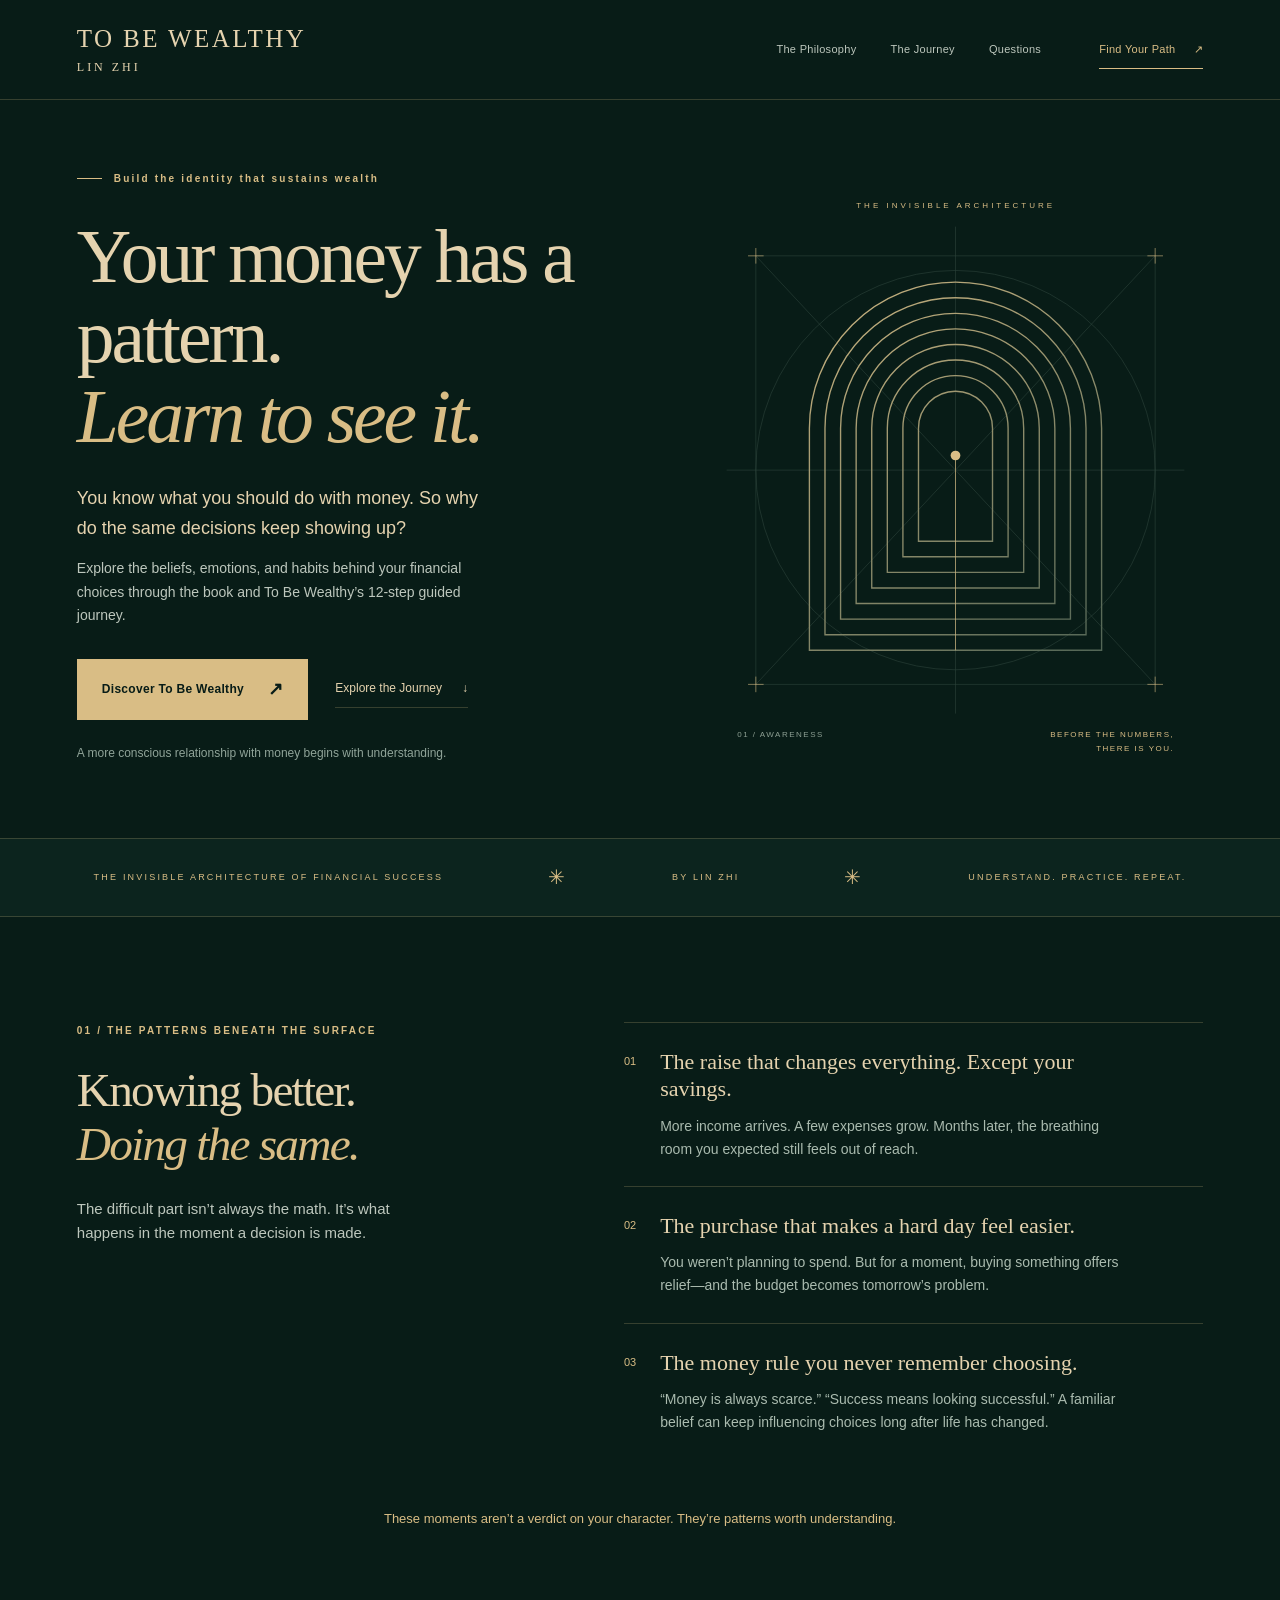
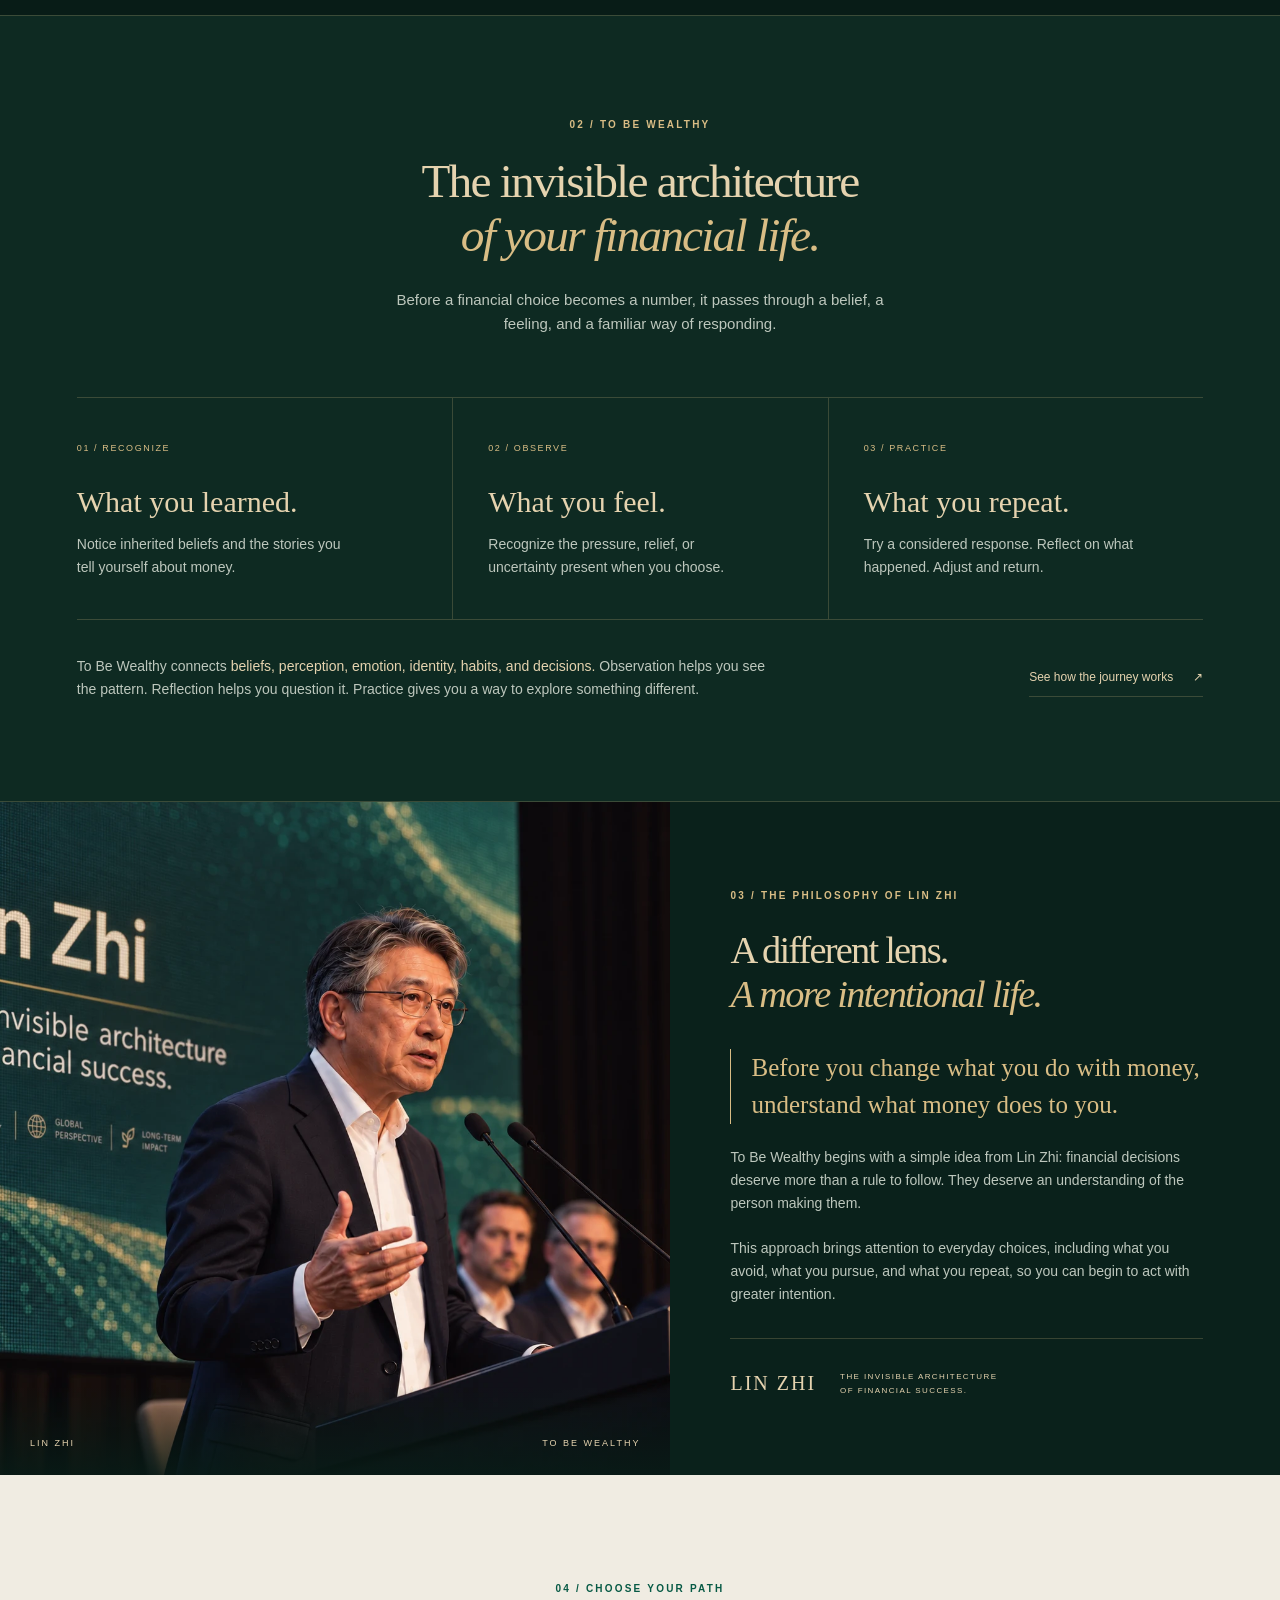
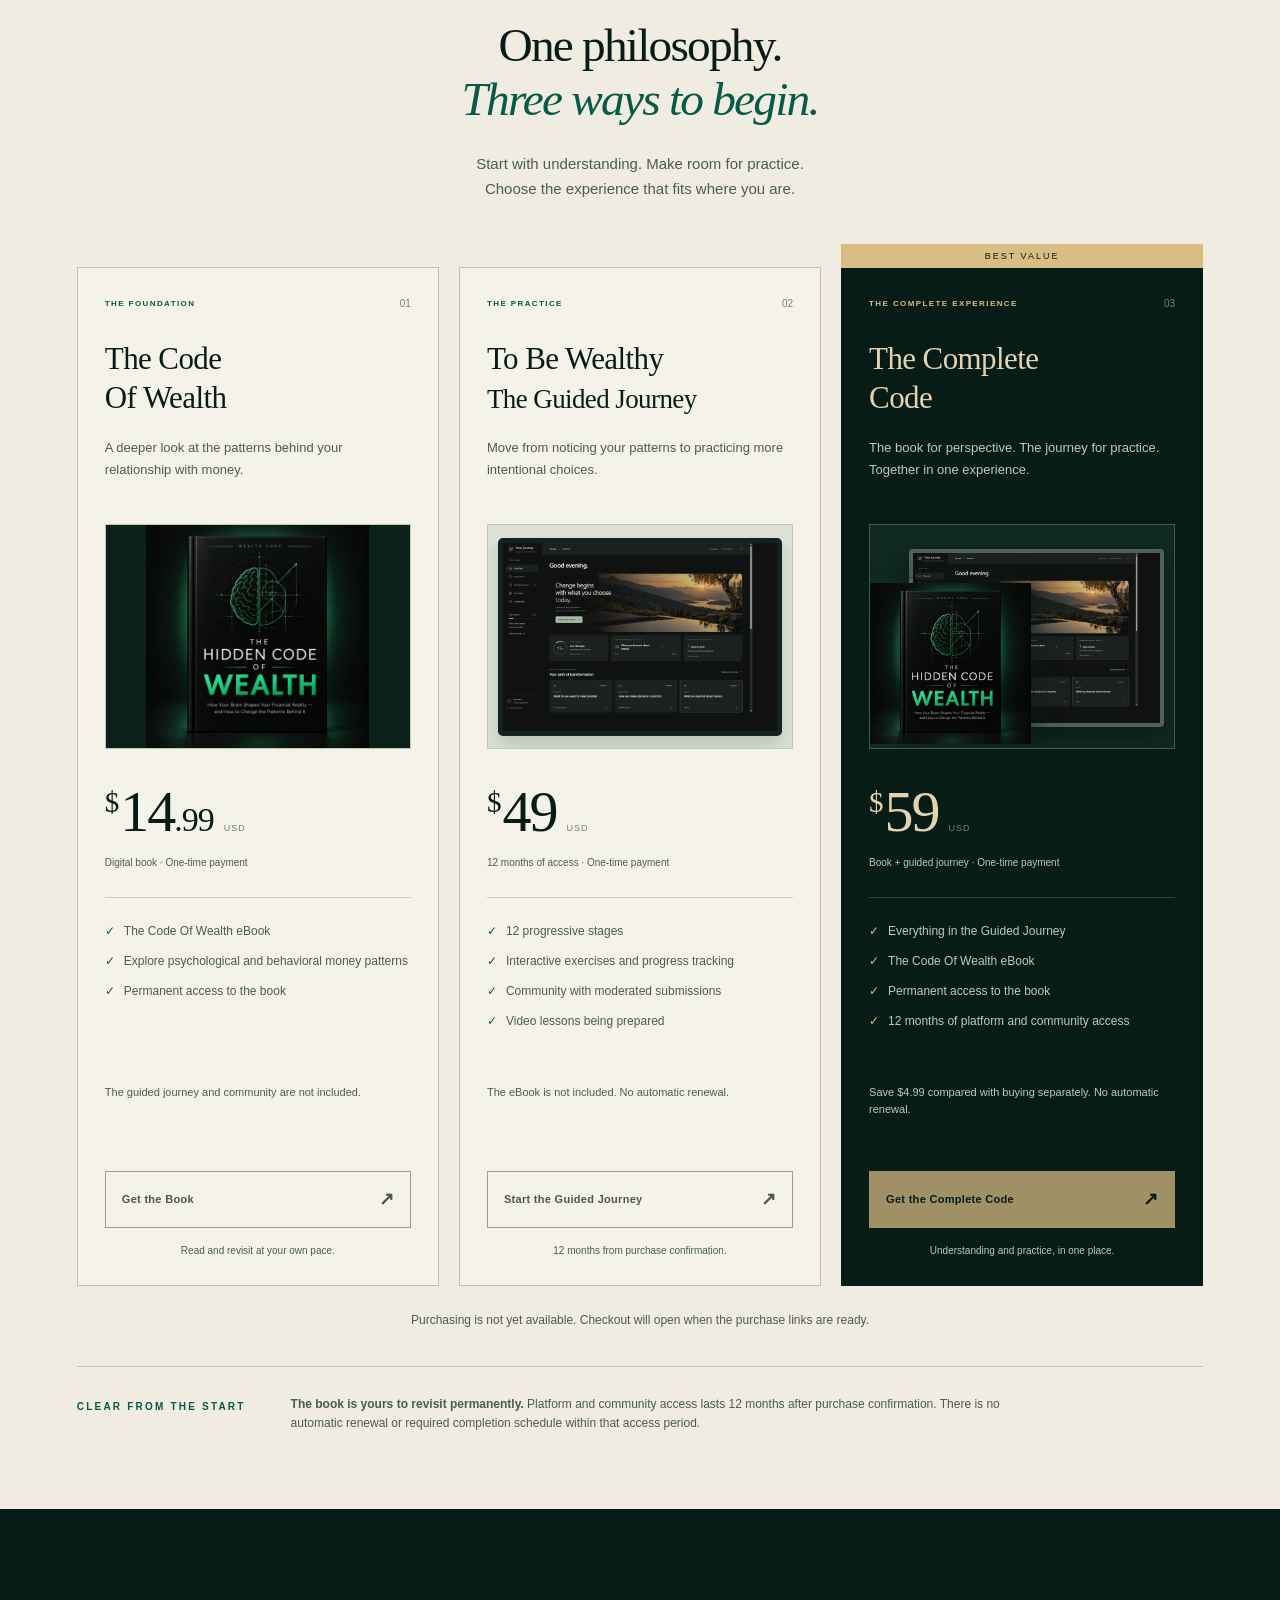
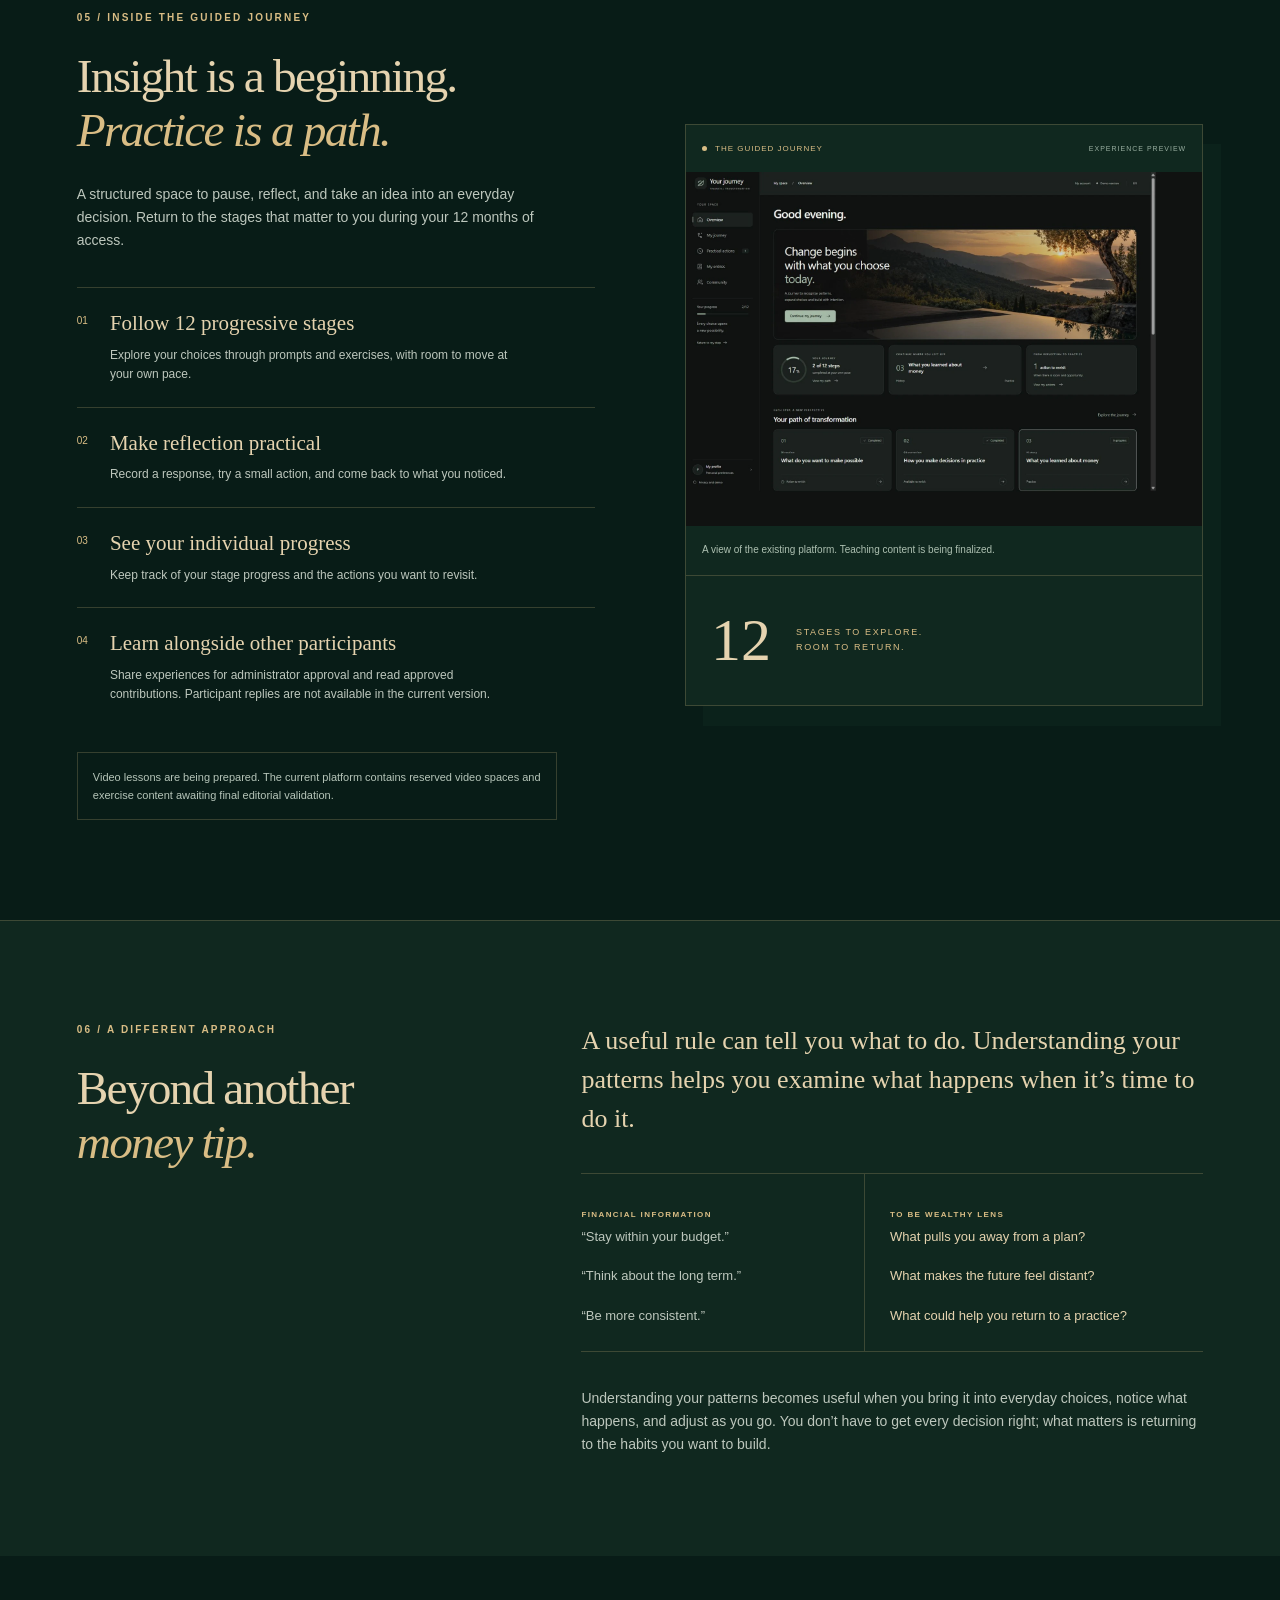
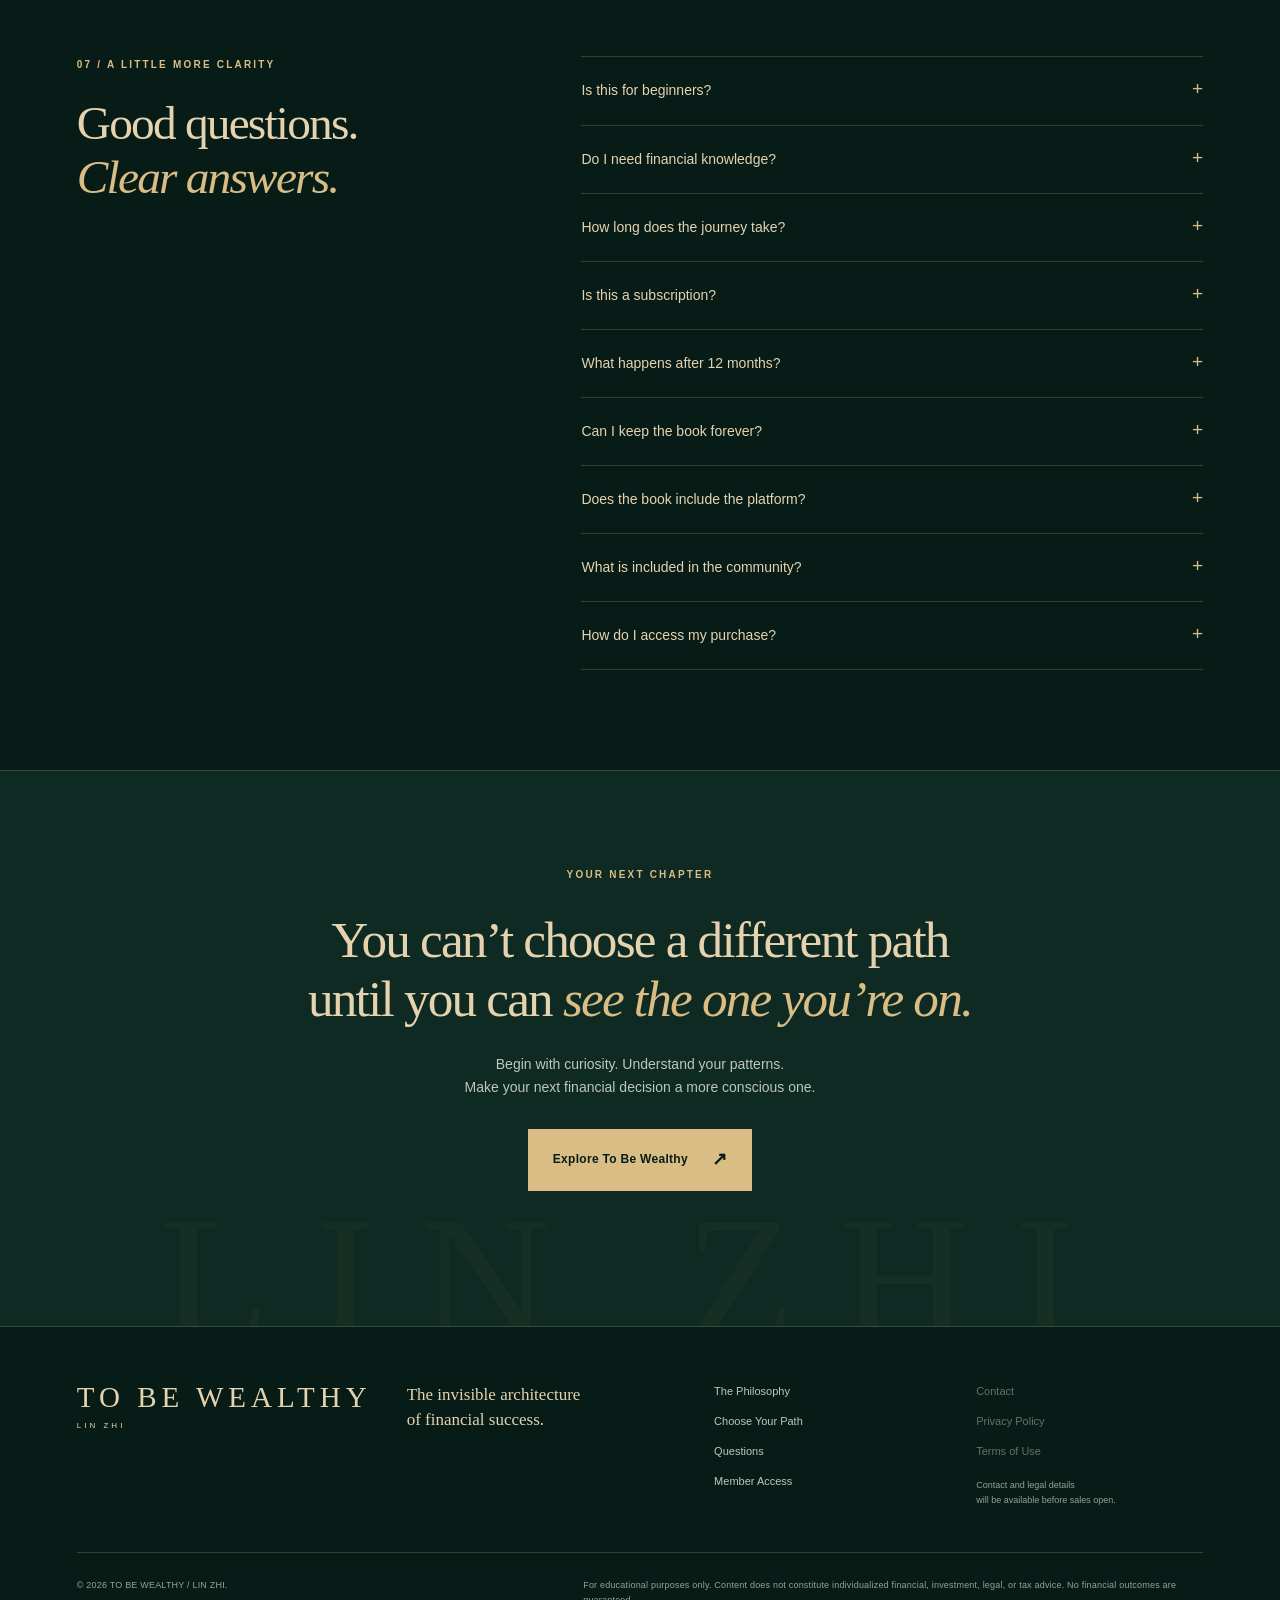
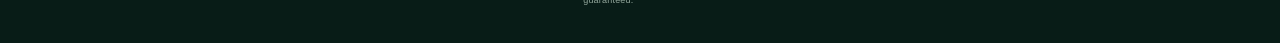
==== index.html @ 2af14134 "Publish pre-launch landing without checkout" ====
<!doctype html>
<html lang="en-US">
<head>
  <meta charset="UTF-8">
  <meta name="viewport" content="width=device-width, initial-scale=1">
  <meta name="theme-color" content="#081C17">
  <title>TO BE WEALTHY | Build the identity that sustains wealth</title>
  <meta name="description" content="Build the identity that sustains wealth. Explore the book and To Be Wealthy’s 12-step guided journey by Lin Zhi.">
  <meta property="og:type" content="website">
  <meta property="og:title" content="TO BE WEALTHY — Build the identity that sustains wealth">
  <meta property="og:description" content="Build the identity that sustains wealth. Explore the book and To Be Wealthy’s 12-step guided journey.">
  <meta property="og:image" content="https://lin-zhi-wealth-code.carolinecrc.chatgpt.site/assets/lin-zhi-stage.webp">
  <meta property="og:image:alt" content="Lin Zhi speaking on a financial stage">
  <meta property="og:locale" content="en_US">
  <meta name="twitter:card" content="summary_large_image">
  <meta name="twitter:title" content="TO BE WEALTHY — Build the identity that sustains wealth">
  <meta name="twitter:description" content="Understand the patterns behind your financial decisions. Choose a more intentional path.">
  <meta name="twitter:image" content="https://lin-zhi-wealth-code.carolinecrc.chatgpt.site/assets/lin-zhi-stage.webp">
  <link rel="icon" href="assets/wealth-mark.svg" type="image/svg+xml">
  <link rel="stylesheet" href="src/wealth.css">
  <script type="module" src="src/wealth.js"></script>
</head>
<body>
  <a class="skip-link" href="#main">Skip to content</a>
  <header class="site-header">
    <a class="wordmark header-wordmark" href="#" aria-label="To Be Wealthy by Lin Zhi home">TO BE WEALTHY<span>LIN ZHI</span></a>
    <button id="menu-toggle" class="menu-toggle" aria-controls="site-menu" aria-expanded="false">Menu <span aria-hidden="true">≡</span></button>
    <nav id="site-menu" aria-label="Main navigation">
      <a href="#philosophy">The Philosophy</a><a href="#journey">The Journey</a><a href="#faq">Questions</a><a class="nav-cta" href="#offers">Find Your Path <span aria-hidden="true">↗</span></a>
    </nav>
  </header>
  <main id="main">
    <section class="hero section-wrap" aria-labelledby="hero-title">
      <div class="hero-copy">
        <p class="eyebrow"><span class="short-rule"></span> Build the identity that sustains wealth</p>
        <h1 id="hero-title">Your money has a pattern.<br><em>Learn to see it.</em></h1>
        <p class="hero-description">You know what you should do with money. So why do the same decisions keep showing up?</p>
        <p class="hero-support">Explore the beliefs, emotions, and habits behind your financial choices through the book and To Be Wealthy’s 12-step guided journey.</p>
        <div class="hero-actions"><a class="button gold" href="#offers">Discover To Be Wealthy <span aria-hidden="true">↗</span></a><a class="text-link" href="#journey">Explore the Journey <span aria-hidden="true">↓</span></a></div>
        <p class="small hero-note">A more conscious relationship with money begins with understanding.</p>
      </div>
      <div class="hero-art" aria-hidden="true">
        <span class="art-label">THE INVISIBLE ARCHITECTURE</span>
        <svg class="architecture" viewBox="0 0 500 530" fill="none">
          <defs><linearGradient id="ink" x1="80" y1="30" x2="450" y2="490" gradientUnits="userSpaceOnUse"><stop stop-color="#D9BD85"/><stop offset="1" stop-color="#425B50"/></linearGradient></defs>
          <g stroke="#425B50" stroke-width=".6" opacity=".65"><path d="M45 45H455V485H45Z M15 265H485 M250 15V515 M45 45L455 485 M455 45L45 485"/><circle cx="250" cy="265" r="205"/></g>
          <g stroke="url(#ink)" stroke-width="1.4"><path d="M100 450V222a150 150 0 0 1 300 0v228H100Z"/><path d="M116 434V222a134 134 0 0 1 268 0v212H116Z"/><path d="M132 418V222a118 118 0 0 1 236 0v196H132Z"/><path d="M148 402V222a102 102 0 0 1 204 0v180H148Z"/><path d="M164 386V222a86 86 0 0 1 172 0v164H164Z"/><path d="M180 370V222a70 70 0 0 1 140 0v148H180Z"/><path d="M196 354V222a54 54 0 0 1 108 0v132H196Z"/><path d="M212 338V222a38 38 0 0 1 76 0v116H212Z"/></g>
          <path d="M250 250V450" stroke="#D9BD85" stroke-width=".7"/><circle cx="250" cy="250" r="5" fill="#D9BD85"/>
          <g stroke="#D9BD85" stroke-width=".6"><path d="M37 45h16m-8-8v16m402-8h16m-8-8v16M37 485h16m-8-8v16m402-8h16m-8-8v16"/></g>
        </svg>
        <div class="art-caption"><span>01 / AWARENESS</span><span>BEFORE THE NUMBERS,<br>THERE IS YOU.</span></div>
      </div>
    </section>
    <div class="brand-strip"><span>THE INVISIBLE ARCHITECTURE OF FINANCIAL SUCCESS</span><span class="strip-star" aria-hidden="true">✳</span><span>BY LIN ZHI</span><span class="strip-star" aria-hidden="true">✳</span><span>UNDERSTAND. PRACTICE. REPEAT.</span></div>

    <section id="patterns" class="section-wrap problem" aria-labelledby="problem-title">
      <div class="section-intro"><p class="eyebrow">01 / THE PATTERNS BENEATH THE SURFACE</p><h2 id="problem-title">Knowing better.<br><em>Doing the same.</em></h2><p>The difficult part isn’t always the math. It’s what happens in the moment a decision is made.</p></div>
      <div class="pattern-list">
        <article><span class="index">01</span><div><h3>The raise that changes everything. Except your savings.</h3><p>More income arrives. A few expenses grow. Months later, the breathing room you expected still feels out of reach.</p></div></article>
        <article><span class="index">02</span><div><h3>The purchase that makes a hard day feel easier.</h3><p>You weren’t planning to spend. But for a moment, buying something offers relief—and the budget becomes tomorrow’s problem.</p></div></article>
        <article><span class="index">03</span><div><h3>The money rule you never remember choosing.</h3><p>“Money is always scarce.” “Success means looking successful.” A familiar belief can keep influencing choices long after life has changed.</p></div></article>
      </div>
      <p class="section-footnote">These moments aren’t a verdict on your character. They’re patterns worth understanding.</p>
    </section>

    <section id="philosophy" class="architecture-section section-wrap" aria-labelledby="architecture-title">
      <div class="section-heading"><p class="eyebrow">02 / TO BE WEALTHY</p><h2 id="architecture-title">The invisible architecture<br><em>of your financial life.</em></h2><p>Before a financial choice becomes a number, it passes through a belief, a feeling, and a familiar way of responding.</p></div>
      <div class="code-chain"><article><span>01 / RECOGNIZE</span><h3>What you learned.</h3><p>Notice inherited beliefs and the stories you tell yourself about money.</p></article><article><span>02 / OBSERVE</span><h3>What you feel.</h3><p>Recognize the pressure, relief, or uncertainty present when you choose.</p></article><article><span>03 / PRACTICE</span><h3>What you repeat.</h3><p>Try a considered response. Reflect on what happened. Adjust and return.</p></article></div>
      <div class="architecture-bottom"><p>To Be Wealthy connects <strong>beliefs, perception, emotion, identity, habits, and decisions.</strong> Observation helps you see the pattern. Reflection helps you question it. Practice gives you a way to explore something different.</p><a class="text-link" href="#journey">See how the journey works <span aria-hidden="true">↗</span></a></div>
    </section>

    <section id="lin-zhi" class="lin-section" aria-labelledby="lin-title">
      <div class="lin-photo"><img src="assets/lin-zhi-stage.webp" width="1450" height="1085" alt="Lin Zhi speaking at a podium, with The Invisible Architecture of Financial Success displayed behind him." loading="lazy"><div class="photo-caption"><span>LIN ZHI</span><span>TO BE WEALTHY</span></div></div>
      <div class="lin-copy"><p class="eyebrow">03 / THE PHILOSOPHY OF LIN ZHI</p><h2 id="lin-title">A different lens.<br><em>A more intentional life.</em></h2><p class="editorial-statement">Before you change what you do with money, understand what money does to you.</p><p>To Be Wealthy begins with a simple idea from Lin Zhi: financial decisions deserve more than a rule to follow. They deserve an understanding of the person making them.</p><p>This approach brings attention to everyday choices, including what you avoid, what you pursue, and what you repeat, so you can begin to act with greater intention.</p><div class="lin-signature">LIN ZHI <span>THE INVISIBLE ARCHITECTURE<br>OF FINANCIAL SUCCESS.</span></div></div>
    </section>

    <section id="offers" class="offers-section section-wrap" aria-labelledby="offers-title">
      <div class="section-heading"><p class="eyebrow">04 / CHOOSE YOUR PATH</p><h2 id="offers-title">One philosophy.<br><em>Three ways to begin.</em></h2><p>Start with understanding. Make room for practice.<br>Choose the experience that fits where you are.</p></div>
      <div class="offer-grid">
        <article class="offer-card" data-offer-card="book"><div class="offer-top"><span class="eyebrow">THE FOUNDATION</span><span class="offer-number">01</span></div><h3>The Code<br>Of Wealth</h3><p class="offer-description">A deeper look at the patterns behind your relationship with money.</p><div class="product-visual book-visual"><img src="assets/wealth-book.webp" width="1000" height="1000" alt="The Code Of Wealth digital book cover" loading="lazy"></div><p class="price"><span class="currency">$</span>14<span class="cents">.99</span><span class="usd">USD</span></p><p class="payment-note">Digital book · One-time payment</p><ul><li>The Code Of Wealth eBook</li><li>Explore psychological and behavioral money patterns</li><li>Permanent access to the book</li></ul><p class="exclusion">The guided journey and community are not included.</p><button class="button outline" data-offer="book">Get the Book <span aria-hidden="true">↗</span></button><p class="access-note">Read and revisit at your own pace.</p></article>
        <article class="offer-card" data-offer-card="journey"><div class="offer-top"><span class="eyebrow">THE PRACTICE</span><span class="offer-number">02</span></div><h3>To Be Wealthy<br><span class="offer-subtitle">The Guided Journey</span></h3><p class="offer-description">Move from noticing your patterns to practicing more intentional choices.</p><div class="product-visual platform-visual"><div class="product-screen"><img src="assets/preview-dashboard-en.webp" width="1400" height="950" alt="The Guided Journey platform in English" loading="lazy"></div></div><p class="price"><span class="currency">$</span>49<span class="usd">USD</span></p><p class="payment-note">12 months of access · One-time payment</p><ul><li>12 progressive stages</li><li>Interactive exercises and progress tracking</li><li>Community with moderated submissions</li><li>Video lessons being prepared</li></ul><p class="exclusion">The eBook is not included. No automatic renewal.</p><button class="button outline" data-offer="journey">Start the Guided Journey <span aria-hidden="true">↗</span></button><p class="access-note">12 months from purchase confirmation.</p></article>
        <article class="offer-card best-value" data-offer-card="complete"><div class="value-badge">BEST VALUE</div><div class="offer-top"><span class="eyebrow">THE COMPLETE EXPERIENCE</span><span class="offer-number">03</span></div><h3>The Complete<br>Code</h3><p class="offer-description">The book for perspective. The journey for practice. Together in one experience.</p><div class="product-visual bundle-visual"><div class="bundle-screen"><img src="assets/preview-dashboard-en.webp" width="1400" height="950" alt="The Complete Code includes the platform in English" loading="lazy"></div><img class="bundle-book" src="assets/wealth-book.webp" width="1000" height="1000" alt="and The Code Of Wealth digital book" loading="lazy"></div><p class="price"><span class="currency">$</span>59<span class="usd">USD</span></p><p class="payment-note">Book + guided journey · One-time payment</p><ul><li>Everything in the Guided Journey</li><li>The Code Of Wealth eBook</li><li>Permanent access to the book</li><li>12 months of platform and community access</li></ul><p class="exclusion">Save $4.99 compared with buying separately. No automatic renewal.</p><button class="button gold" data-offer="complete">Get the Complete Code <span aria-hidden="true">↗</span></button><p class="access-note">Understanding and practice, in one place.</p></article>
      </div>
      <p id="checkout-availability" class="availability" role="status">Purchasing is not yet available. Checkout will open when the purchase links are ready.</p>
      <div class="offer-clarity"><span class="eyebrow">CLEAR FROM THE START</span><p><strong>The book is yours to revisit permanently.</strong> Platform and community access lasts 12 months after purchase confirmation. There is no automatic renewal or required completion schedule within that access period.</p></div>
    </section>

    <section id="journey" class="journey-section section-wrap" aria-labelledby="journey-title">
      <div class="journey-copy"><p class="eyebrow">05 / INSIDE THE GUIDED JOURNEY</p><h2 id="journey-title">Insight is a beginning.<br><em>Practice is a path.</em></h2><p>A structured space to pause, reflect, and take an idea into an everyday decision. Return to the stages that matter to you during your 12 months of access.</p><ol class="experience-list"><li><span>01</span><div><h3>Follow 12 progressive stages</h3><p>Explore your choices through prompts and exercises, with room to move at your own pace.</p></div></li><li><span>02</span><div><h3>Make reflection practical</h3><p>Record a response, try a small action, and come back to what you noticed.</p></div></li><li><span>03</span><div><h3>See your individual progress</h3><p>Keep track of your stage progress and the actions you want to revisit.</p></div></li><li><span>04</span><div><h3>Learn alongside other participants</h3><p>Share experiences for administrator approval and read approved contributions. Participant replies are not available in the current version.</p></div></li></ol><p class="release-note">Video lessons are being prepared. The current platform contains reserved video spaces and exercise content awaiting final editorial validation.</p></div>
      <figure class="journey-preview"><div class="preview-top"><span class="preview-dot"></span> THE GUIDED JOURNEY <span>EXPERIENCE PREVIEW</span></div><img src="assets/preview-dashboard-en.webp" width="1400" height="950" loading="lazy" alt="Existing To Be Wealthy dashboard showing the journey, stage progress, personal reflections, and practical actions."><figcaption>A view of the existing platform. Teaching content is being finalized.</figcaption><div class="preview-bottom"><span class="serif">12</span><span>STAGES TO EXPLORE.<br>ROOM TO RETURN.</span></div></figure>
    </section>

    <section class="difference-section section-wrap" aria-labelledby="difference-title"><div><p class="eyebrow">06 / A DIFFERENT APPROACH</p><h2 id="difference-title">Beyond another<br><em>money tip.</em></h2></div><div class="difference-copy"><p class="large-copy">A useful rule can tell you what to do. Understanding your patterns helps you examine what happens when it’s time to do it.</p><div class="comparison"><div><span class="eyebrow">FINANCIAL INFORMATION</span><p>“Stay within your budget.”</p><p>“Think about the long term.”</p><p>“Be more consistent.”</p></div><div><span class="eyebrow">TO BE WEALTHY LENS</span><p>What pulls you away from a plan?</p><p>What makes the future feel distant?</p><p>What could help you return to a practice?</p></div></div><p>Understanding your patterns becomes useful when you bring it into everyday choices, notice what happens, and adjust as you go. You don’t have to get every decision right; what matters is returning to the habits you want to build.</p></div></section>

    <section id="faq" class="faq-section section-wrap" aria-labelledby="faq-title"><div><p class="eyebrow">07 / A LITTLE MORE CLARITY</p><h2 id="faq-title">Good questions.<br><em>Clear answers.</em></h2></div><div class="faq-list">
      <details><summary>Is this for beginners?<span aria-hidden="true">+</span></summary><p>Yes. The book and journey start with everyday money decisions. You can begin by noticing a pattern, even if you have never explored financial psychology before.</p></details>
      <details><summary>Do I need financial knowledge?<span aria-hidden="true">+</span></summary><p>No prior financial knowledge is required. This is an educational exploration of behavior and self-awareness, rather than a course in investment selection or financial calculations.</p></details>
      <details><summary>How long does the journey take?<span aria-hidden="true">+</span></summary><p>There are 12 stages, with no required completion schedule. You can work at your own pace and revisit stages within your 12-month platform access period.</p></details>
      <details><summary>Is this a subscription?<span aria-hidden="true">+</span></summary><p>No. Each option is a one-time purchase. Journey and Complete Code purchases include 12 months of platform and community access, with no automatic renewal.</p></details>
      <details><summary>What happens after 12 months?<span aria-hidden="true">+</span></summary><p>Platform and community access ends when the access period expires. No renewal or continued platform access is promised. If you purchased the book, permanent book access is separate from the platform access period.</p></details>
      <details><summary>Can I keep the book forever?<span aria-hidden="true">+</span></summary><p>The Book and Complete Code options include permanent access to the digital book. A refunded or charged-back purchase does not retain access. The standalone Guided Journey does not include the book.</p></details>
      <details><summary>Does the book include the platform?<span aria-hidden="true">+</span></summary><p>No. The $14.99 book purchase includes only the eBook. Choose the $49 Guided Journey for the platform, or the $59 Complete Code for both the book and the journey.</p></details>
      <details><summary>What is included in the community?<span aria-hidden="true">+</span></summary><p>You can submit your experiences for administrator approval and read approved participant contributions. Publications are moderated. Participant replies, direct messages, and comments are not available in the current version.</p></details>
      <details><summary>How do I access my purchase?<span aria-hidden="true">+</span></summary><p>Once purchasing is available, payment will take place through Hotmart. After payment approval, access instructions are sent to the email address used at checkout. Sign in with that same email address and enter the access code sent to you. A pending payment does not unlock content.</p></details>
    </div></section>

    <section class="final-section section-wrap" aria-labelledby="final-title"><p class="eyebrow">YOUR NEXT CHAPTER</p><h2 id="final-title">You can’t choose a different path <br>until you can <em>see the one you’re on.</em></h2><p>Begin with curiosity. Understand your patterns.<br>Make your next financial decision a more conscious one.</p><a class="button gold" href="#offers">Explore To Be Wealthy <span aria-hidden="true">↗</span></a><span class="final-wordmark" aria-hidden="true">LIN ZHI</span></section>
  </main>
  <footer class="section-wrap"><div class="footer-top"><a class="wordmark" href="#">TO BE WEALTHY<span>LIN ZHI</span></a><p>The invisible architecture<br>of financial success.</p><nav aria-label="Footer navigation"><a href="#philosophy">The Philosophy</a><a href="#offers">Choose Your Path</a><a href="#faq">Questions</a><a id="member-link" aria-disabled="true">Member Access</a></nav><nav aria-label="Legal and contact"><a id="contact-link" aria-disabled="true">Contact</a><a id="privacy-link" aria-disabled="true">Privacy Policy</a><a id="terms-link" aria-disabled="true">Terms of Use</a><span id="contact-status" class="small">Contact and legal details<br>will be available before sales open.</span></nav></div><div class="footer-bottom"><p>© <span id="year">2026</span> TO BE WEALTHY / LIN ZHI.</p><p>For educational purposes only. Content does not constitute individualized financial, investment, legal, or tax advice. No financial outcomes are guaranteed.</p></div></footer>
</body>
</html>
---- src/wealth.css ----
@font-face{font-family:WealthSerif;src:local('Georgia');font-display:swap}
:root{--pine:#081c17;--emerald:#075a45;--champagne:#d9bd85;--cream:#e5d3af;--muted:#425b50;--paper:#f0ece2;--body:#bdc7bd;--line:rgba(217,189,133,.22)}
*{box-sizing:border-box}html{scroll-behavior:smooth;scroll-padding-top:95px}body{margin:0;background:var(--pine);color:var(--body);font:16px/1.65 Arial,Helvetica,sans-serif;-webkit-font-smoothing:antialiased}a{color:inherit;text-decoration:none}button{font:inherit}img{display:block;width:100%;height:auto}h1,h2,h3,p{margin:0}h1,h2,h3,.serif{font-family:WealthSerif,Georgia,'Times New Roman',serif;font-weight:400;color:var(--cream)}h1{font-size:clamp(56px,5.9vw,88px);line-height:1.06;letter-spacing:-3px}h2{font-size:clamp(37px,3.7vw,57px);line-height:1.14;letter-spacing:-1.8px}h3{line-height:1.25}em{font-weight:400;color:var(--champagne)}p+p{margin-top:18px}button,a,summary{-webkit-tap-highlight-color:transparent}a:focus-visible,button:focus-visible,summary:focus-visible{outline:2px solid var(--champagne);outline-offset:6px}section[id]{scroll-margin-top:15px}.section-wrap{padding:100px max(6vw,24px);max-width:1600px;margin:auto}.eyebrow{font-size:10px;letter-spacing:2.2px;font-weight:600;line-height:1.7;color:var(--champagne)}.small{font-size:12px;line-height:1.6}.button{display:inline-flex;align-items:center;justify-content:space-between;gap:24px;min-height:54px;padding:15px 24px;border:1px solid var(--champagne);font-size:12px;font-weight:600;letter-spacing:.3px;cursor:pointer;transition:background .2s,transform .2s}.button:hover{transform:translateY(-2px)}.gold{background:var(--champagne);color:var(--pine)}.gold:hover{background:var(--cream)}.outline{color:var(--pine);background:transparent;border-color:#738078}.outline:hover{background:#e4e0d6}.button span{font-size:18px}.text-link{font-size:12px;display:inline-flex;gap:20px;align-items:center;color:var(--cream);border-bottom:1px solid var(--line);padding:8px 0}.text-link:hover{color:var(--champagne)}.skip-link{position:fixed;left:20px;top:-100px;z-index:10;background:var(--champagne);color:var(--pine);padding:12px 20px}.skip-link:focus{top:12px}.site-header{height:100px;padding:0 max(6vw,24px);max-width:1600px;margin:auto;display:flex;align-items:center;justify-content:space-between;border-bottom:1px solid var(--line);gap:24px}.wordmark{font-family:Georgia,serif;font-size:29px;letter-spacing:5px;color:var(--cream);line-height:1.1;white-space:nowrap}.wordmark span{display:block;font-family:Arial,sans-serif;font-size:8px;font-weight:400;letter-spacing:3px;margin-top:8px}.site-header nav{display:flex;gap:34px;align-items:center;font-size:11px;letter-spacing:.3px}.site-header nav a:hover{color:var(--champagne)}.nav-cta{border-bottom:1px solid var(--champagne);padding:10px 0;color:var(--champagne);margin-left:24px}.nav-cta span{margin-left:15px}.menu-toggle{display:none}.hero{display:grid;grid-template-columns:1.1fr 1fr;gap:7%;align-items:center;padding-top:70px;padding-bottom:74px;min-height:685px}.hero .eyebrow{margin-bottom:30px;display:flex;align-items:center;gap:12px}.short-rule{width:25px;height:1px;background:var(--champagne)}.hero-description{max-width:410px;font-size:18px;line-height:1.65;color:var(--cream);margin-top:27px}.hero-support{max-width:430px;font-size:14px;color:var(--body);margin-top:14px}.hero-actions{margin-top:32px;display:flex;align-items:center;gap:27px}.hero-note{margin-top:24px;color:#90a499;max-width:390px}.hero-art{max-width:495px;margin-left:auto;width:100%;padding:20px 4px 0;position:relative}.art-label{display:block;text-align:center;font-size:8px;letter-spacing:3px;color:var(--champagne)}.architecture{width:100%;height:auto;display:block}.art-caption{display:flex;justify-content:space-between;align-items:start;font-size:8px;letter-spacing:1.5px;color:#8d9f93;padding:0 25px}.art-caption span:last-child{text-align:right;color:var(--champagne)}.brand-strip{display:flex;align-items:center;justify-content:space-around;padding:22px max(4vw,20px);gap:20px;border-top:1px solid var(--line);border-bottom:1px solid var(--line);background:#0c241e;color:var(--champagne);font-size:9px;letter-spacing:2.2px}.strip-star{font-size:20px;font-weight:400}.problem{display:grid;grid-template-columns:.9fr 1.2fr;gap:35px 10%;padding-top:105px;padding-bottom:85px}.section-intro .eyebrow{margin-bottom:25px}.section-intro>p:last-child{margin-top:25px;max-width:325px;font-size:15px}.pattern-list article{display:flex;gap:24px;border-top:1px solid var(--line);padding:25px 0}.index{color:var(--champagne);font-size:11px;padding-top:4px}.pattern-list h3{font-size:22px;max-width:460px}.pattern-list p{font-size:14px;margin-top:12px;color:#aabbaf;max-width:460px}.section-footnote{grid-column:1/-1;font-size:13px;text-align:center;padding-top:14px;color:var(--champagne)}.architecture-section{background:#0e2a22;border-top:1px solid var(--line);border-bottom:1px solid var(--line)}.section-heading{text-align:center;max-width:760px;margin:auto}.section-heading .eyebrow{margin-bottom:22px}.section-heading>p:last-child{font-size:15px;margin:25px auto 0;max-width:500px}.code-chain{display:grid;grid-template-columns:repeat(3,1fr);margin-top:60px;border-top:1px solid var(--line);border-bottom:1px solid var(--line)}.code-chain article{padding:35px 30px 40px 0}.code-chain article+article{padding-left:35px;border-left:1px solid var(--line)}.code-chain span{font-size:9px;letter-spacing:1.6px;color:var(--champagne)}.code-chain h3{font-size:30px;margin:24px 0 12px}.code-chain p{font-size:14px;max-width:270px}.architecture-bottom{display:flex;justify-content:space-between;align-items:center;gap:50px;margin-top:35px}.architecture-bottom p{max-width:690px;font-size:14px}.architecture-bottom strong{font-weight:400;color:var(--cream)}.architecture-bottom .text-link{white-space:nowrap}.lin-section{display:grid;grid-template-columns:1.1fr 1fr;max-width:1600px;margin:auto;background:#0a211b}.lin-photo{position:relative;min-height:630px;overflow:hidden}.lin-photo img{height:100%;object-fit:cover;object-position:49% center}.photo-caption{position:absolute;bottom:0;left:0;right:0;display:flex;justify-content:space-between;padding:50px 30px 25px;background:linear-gradient(transparent,rgba(8,28,23,.85));color:var(--cream);font-size:9px;letter-spacing:2px}.lin-copy{padding:85px max(6vw,24px) 75px 60px;display:flex;flex-direction:column;justify-content:center}.lin-copy .eyebrow{margin-bottom:25px}.lin-copy h2{font-size:clamp(35px,3vw,49px)}.lin-copy .editorial-statement{font-family:Georgia,serif;color:var(--champagne);font-size:25px;line-height:1.5;margin-top:32px;border-left:1px solid var(--champagne);padding-left:20px}.lin-copy>p:not(.eyebrow):not(.editorial-statement){font-size:14px;margin-top:22px}.lin-signature{display:flex;gap:24px;align-items:center;border-top:1px solid var(--line);padding-top:28px;margin-top:32px;font-family:Georgia,serif;color:var(--cream);font-size:20px;letter-spacing:2px}.lin-signature span{font-family:Arial,sans-serif;font-size:8px;letter-spacing:1.4px;line-height:1.8}.offers-section{background:var(--paper);color:#4b5c53;padding-top:105px;padding-bottom:75px}.offers-section h2,.offers-section h3{color:var(--pine)}.offers-section em{color:var(--emerald)}.offers-section .eyebrow{color:var(--emerald)}.offer-grid{display:grid;grid-template-columns:repeat(3,1fr);gap:20px;margin-top:65px;align-items:stretch}.offer-card{border:1px solid #bac2b9;position:relative;padding:28px 27px 25px;display:flex;flex-direction:column;background:#f5f2ea}.offer-top{display:flex;justify-content:space-between;align-items:center;gap:5px}.offer-top .eyebrow{font-size:8px;letter-spacing:1.4px}.offer-number{font-size:10px;color:#718178}.offer-card h3{font-size:31px;margin-top:28px;min-height:79px;line-height:1.25;letter-spacing:-.6px}.offer-subtitle{font-size:27px}.offer-description{font-size:13px;margin-top:18px;min-height:63px}.price{font-family:Georgia,serif;font-size:58px;line-height:1.2;margin:28px 0 8px;letter-spacing:-2px;color:var(--pine);display:flex;align-items:baseline}.currency{font-size:29px;align-self:flex-start;padding-top:8px;margin-right:3px}.cents{font-size:34px;letter-spacing:-1px}.usd{font-family:Arial,sans-serif;font-size:9px;letter-spacing:1px;margin-left:10px;color:#718178}.payment-note{font-size:10px;margin-top:0}.offer-card ul{list-style:none;margin:25px 0 0;padding:24px 0 0;border-top:1px solid #cbd0c5;min-height:172px}.offer-card li{font-size:12px;padding:0 0 12px 19px;position:relative;line-height:1.5}.offer-card li:before{content:'✓';position:absolute;left:0;color:var(--emerald);font-size:12px}.exclusion{font-size:11px;min-height:62px;margin:15px 0 25px;line-height:1.6}.offer-card .button{width:100%;margin-top:auto;font-size:11px;padding:13px 16px;gap:12px}.offer-card .access-note{font-size:10px;text-align:center;margin-top:15px}.best-value{background:var(--pine);border-color:var(--pine);color:#bcc9bd}.best-value h3,.best-value .price{color:var(--cream)}.best-value .eyebrow{color:var(--champagne)}.best-value ul{border-color:var(--line)}.best-value li:before{color:var(--champagne)}.value-badge{position:absolute;top:-24px;left:-1px;right:-1px;background:var(--champagne);text-align:center;color:var(--pine);font-size:9px;letter-spacing:2px;height:24px;padding:5px}.button:disabled{cursor:not-allowed;transform:none;opacity:.72}.button:disabled:hover{transform:none}.availability{margin-top:25px;text-align:center;font-size:12px;color:#4b5c53}.offer-clarity{display:flex;gap:45px;margin-top:35px;border-top:1px solid #bbc4ba;padding-top:28px;align-items:start}.offer-clarity .eyebrow{white-space:nowrap;padding-top:3px}.offer-clarity p{font-size:12px;max-width:750px}.offer-clarity strong{font-weight:600}.journey-section{display:grid;grid-template-columns:1fr 1fr;gap:8%;align-items:center}.journey-copy .eyebrow{margin-bottom:24px}.journey-copy>p:not(.eyebrow){font-size:14px;margin-top:25px;max-width:480px}.experience-list{list-style:none;margin:35px 0 0;padding:0}.experience-list li{display:flex;gap:22px;border-top:1px solid var(--line);padding:22px 0}.experience-list li>span{font-size:10px;color:var(--champagne);margin-top:3px}.experience-list h3{font-size:21px}.experience-list p{font-size:12px;margin-top:9px;max-width:405px}.journey-copy .release-note{border:1px solid var(--line);padding:15px;color:#b6c5b9;font-size:11px!important}.journey-preview{margin:0;border:1px solid var(--line);background:#10281f;box-shadow:18px 20px 0 #0b221b;overflow:hidden}.preview-top{display:flex;align-items:center;gap:8px;padding:17px 16px;font-size:8px;letter-spacing:1px;color:var(--champagne)}.preview-top>span:last-child{margin-left:auto;color:#98aea0;font-size:7px}.preview-dot{width:5px;height:5px;background:var(--champagne);border-radius:50%}.journey-preview img{aspect-ratio:auto}.journey-preview figcaption{padding:16px;font-size:10px;color:#adc0b1;border-bottom:1px solid var(--line)}.preview-bottom{display:flex;align-items:center;gap:25px;padding:15px 25px}.preview-bottom .serif{font-size:60px}.preview-bottom>span:last-child{font-size:9px;letter-spacing:1.6px;color:var(--champagne)}.difference-section{display:grid;grid-template-columns:.8fr 1.2fr;gap:8%;border-top:1px solid var(--line);background:#10281f}.difference-section .eyebrow{margin-bottom:24px}.large-copy{font-family:Georgia,serif;font-size:26px;line-height:1.5;color:var(--cream)}.comparison{display:grid;grid-template-columns:1fr 1.2fr;margin:35px 0;border-top:1px solid var(--line);border-bottom:1px solid var(--line)}.comparison>div{padding:25px 20px 25px 0}.comparison>div+div{padding-left:25px;border-left:1px solid var(--line)}.comparison .eyebrow{font-size:8px;letter-spacing:1.4px;margin-bottom:18px}.comparison p{font-size:13px}.comparison p+p{margin-top:18px}.comparison>div+div p{color:var(--cream)}.difference-copy>p:last-child{font-size:14px}.faq-section{display:grid;grid-template-columns:.8fr 1.2fr;gap:8%}.faq-section .eyebrow{margin-bottom:24px}.faq-list details{border-bottom:1px solid var(--line)}.faq-list details:first-child{border-top:1px solid var(--line)}.faq-list summary{list-style:none;cursor:pointer;padding:22px 0;display:flex;justify-content:space-between;gap:20px;font-size:14px;color:var(--cream)}.faq-list summary::-webkit-details-marker{display:none}.faq-list summary span{color:var(--champagne);font-size:19px;font-weight:400;line-height:1}.faq-list details[open] summary span{transform:rotate(45deg)}.faq-list details p{font-size:13px;line-height:1.8;padding:0 30px 24px 0;max-width:540px}.final-section{position:relative;text-align:center;background:#0e2a22;border-top:1px solid var(--line);border-bottom:1px solid var(--line);overflow:hidden;padding-top:95px;padding-bottom:135px}.final-section .eyebrow{margin-bottom:28px}.final-section h2{font-size:clamp(35px,4vw,62px);max-width:980px;margin:auto}.final-section p:not(.eyebrow){font-size:14px;margin:25px 0 30px}.final-section .button{position:relative;z-index:1}.final-wordmark{position:absolute;bottom:-45px;left:0;right:0;font-family:Georgia,serif;font-size:180px;letter-spacing:45px;line-height:1;color:rgba(217,189,133,.04);pointer-events:none}footer.section-wrap{padding-top:55px;padding-bottom:35px}.footer-top{display:grid;grid-template-columns:1fr 1.2fr 1fr 1fr;gap:35px}.footer-top>p{font-family:Georgia,serif;font-size:17px;color:var(--cream);line-height:1.5}.footer-top nav{display:flex;flex-direction:column;gap:12px;font-size:11px}.footer-top a:hover{color:var(--champagne)}a[aria-disabled=true]{opacity:.5;cursor:default}.footer-top .small{font-size:9px;color:#90a499;margin-top:6px}.footer-bottom{margin-top:45px;border-top:1px solid var(--line);padding-top:25px;display:flex;justify-content:space-between;gap:40px;font-size:9px;color:#90a499;letter-spacing:.2px}.footer-bottom>p:last-child{max-width:620px;margin:0}
@media(min-width:1600px){body{background:#061712}.section-wrap,.site-header,.lin-section{background-color:var(--pine)}.offers-section{background:var(--paper)}.architecture-section,.final-section{background:#0e2a22}.difference-section{background:#10281f}}
@media(max-width:1100px){.hero{gap:3%;grid-template-columns:1.2fr 1fr}.hero-actions{gap:20px;flex-wrap:wrap}.hero-art{padding-top:0}.site-header nav{gap:22px}.nav-cta{margin-left:0}.offer-card{padding:25px 20px}.offer-card h3{font-size:28px}.offer-subtitle{font-size:23px}.offer-description{min-height:83px}.lin-copy{padding-left:35px;padding-right:35px}.lin-photo{min-height:650px}.journey-section{gap:5%}.footer-top{grid-template-columns:1fr 1fr 1fr}.footer-top>p{display:none}}
@media(max-width:760px){html{scroll-padding-top:24px}.section-wrap{padding:70px 24px}.site-header{height:85px;padding:0 24px;position:relative;z-index:5}.wordmark{font-size:25px;letter-spacing:4px}.wordmark span{font-size:7px;letter-spacing:2px}.menu-toggle{display:flex;align-items:center;gap:12px;border:0;background:transparent;color:var(--champagne);font-size:11px;padding:10px}.menu-toggle span{font-size:22px}.site-header nav{display:none;position:absolute;left:0;right:0;top:85px;background:#0b241d;box-shadow:0 20px 40px #06130fd9;padding:25px;align-items:stretch;gap:20px}.site-header nav.is-open{display:flex;flex-direction:column}.nav-cta{align-self:flex-start}.hero{display:block;padding-top:50px;padding-bottom:40px;min-height:auto}.hero .eyebrow{font-size:8px;letter-spacing:1.4px;margin-bottom:27px}.hero h1{font-size:clamp(52px,10vw,76px);letter-spacing:-2px}.hero-description{font-size:16px;margin-top:25px}.hero-support{font-size:13px}.hero-actions{margin-top:28px;gap:18px}.hero-actions .button{font-size:11px;padding:14px 18px}.hero-actions .text-link{font-size:11px}.hero-note{font-size:10px}.hero-art{max-width:340px;margin:42px auto 0}.art-label{font-size:7px}.architecture{max-height:340px}.art-caption{font-size:7px}.brand-strip{gap:16px;font-size:7px;padding:18px 24px;letter-spacing:1.2px}.brand-strip>span:nth-child(n+4){display:none}.strip-star{font-size:15px}.problem{display:block}.section-intro>p:last-child{max-width:400px}.pattern-list{margin-top:35px}.pattern-list h3{font-size:22px}.pattern-list p{font-size:13px}.section-footnote{margin-top:25px;text-align:left;font-size:12px;padding:0}.section-heading{text-align:left}.section-heading>p:last-child{margin-left:0;font-size:14px}.code-chain{display:block;margin-top:35px;border-bottom:0}.code-chain article,.code-chain article+article{padding:25px 0;border-left:0;border-bottom:1px solid var(--line)}.code-chain h3{font-size:28px;margin-top:13px}.code-chain p{max-width:100%;font-size:13px}.architecture-bottom{display:block;margin-top:25px}.architecture-bottom p{font-size:13px}.architecture-bottom .text-link{margin-top:20px}.lin-section{display:flex;flex-direction:column}.lin-photo{min-height:0;aspect-ratio:1.1}.lin-photo img{height:100%;object-position:center}.lin-copy{padding:55px 24px 65px}.lin-copy h2{font-size:39px}.lin-copy .editorial-statement{font-size:24px;margin-top:25px}.lin-copy>p:not(.eyebrow):not(.editorial-statement){font-size:13px}.lin-signature{font-size:18px}.offer-grid{grid-template-columns:1fr;gap:36px;margin-top:40px}.offer-card{padding:27px}.offer-card h3{min-height:0;font-size:33px;margin-top:22px}.offer-subtitle{font-size:28px}.offer-description{min-height:0;max-width:340px}.price{margin-top:20px}.offer-card ul{min-height:0;margin-top:23px}.exclusion{min-height:0;margin:16px 0 23px}.offer-card .button{font-size:12px}.offer-card li{font-size:13px}.best-value{margin-top:12px}.offer-clarity{display:block;margin-top:25px}.offer-clarity p{margin-top:15px}.availability{text-align:left}.journey-section{display:block}.journey-preview{margin-top:35px;box-shadow:8px 10px 0 #0b221b}.experience-list{margin-top:25px}.journey-copy>p:not(.eyebrow){font-size:13px}.difference-section,.faq-section{display:block}.difference-copy,.faq-list{margin-top:35px}.large-copy{font-size:24px}.comparison{grid-template-columns:1fr 1fr;margin:25px 0}.comparison>div+div{padding-left:15px}.comparison>div{padding-right:10px}.comparison .eyebrow{font-size:7px;letter-spacing:.8px}.comparison p{font-size:11px}.difference-copy>p:last-child{font-size:13px}.faq-list summary{font-size:13px;padding:21px 0}.faq-list details p{font-size:12px}.final-section{padding:70px 24px 100px}.final-section h2{font-size:38px}.final-section h2 br{display:none}.final-wordmark{font-size:100px;letter-spacing:10px;bottom:-25px}.footer-top{grid-template-columns:1fr 1fr;gap:30px}.footer-top>.wordmark{grid-column:1/-1}.footer-bottom{display:block}.footer-bottom>p:last-child{margin-top:17px}.footer-top nav{font-size:11px}}
@media(prefers-reduced-motion:reduce){html{scroll-behavior:auto}*,*::before,*::after{transition:none!important}}

/* Commercial identity and product photography. */
.header-wordmark{font-size:25px;letter-spacing:2.4px}.header-wordmark span{font-family:Georgia,serif;font-size:12px;letter-spacing:3px;margin-top:9px}
.product-visual{height:225px;width:100%;margin-top:24px;overflow:hidden;position:relative;background:#0b2019;border:1px solid #c0c8ba;display:flex;align-items:center;justify-content:center}
.book-visual img{height:100%;width:100%;object-fit:contain}.platform-visual{background:#dce2d6;padding:18px 10px}.product-screen{width:100%;border:5px solid #11231c;border-radius:5px;box-shadow:0 10px 18px #081c1725;overflow:hidden}.product-screen img{width:100%;height:auto}.bundle-visual{border-color:#425b50;background:#102a21}.bundle-screen{position:absolute;width:84%;top:24px;right:10px;border:4px solid #526258;border-radius:4px;box-shadow:0 10px 20px #0005}.bundle-screen img{width:100%}.bundle-book{position:absolute;width:53%;height:76%;left:0;bottom:0;object-fit:contain;box-shadow:10px 0 20px #081c1766}
@media(max-width:1100px){.header-wordmark{font-size:22px;letter-spacing:1.5px}.product-visual{height:190px}.bundle-screen{top:29px}.bundle-book{width:60%}}
@media(max-width:760px){.header-wordmark{font-size:20px;letter-spacing:1.3px}.header-wordmark span{font-size:10px;letter-spacing:2.5px}.product-visual{height:245px;margin-top:22px}.bundle-screen{top:22px}.bundle-book{width:53%}}
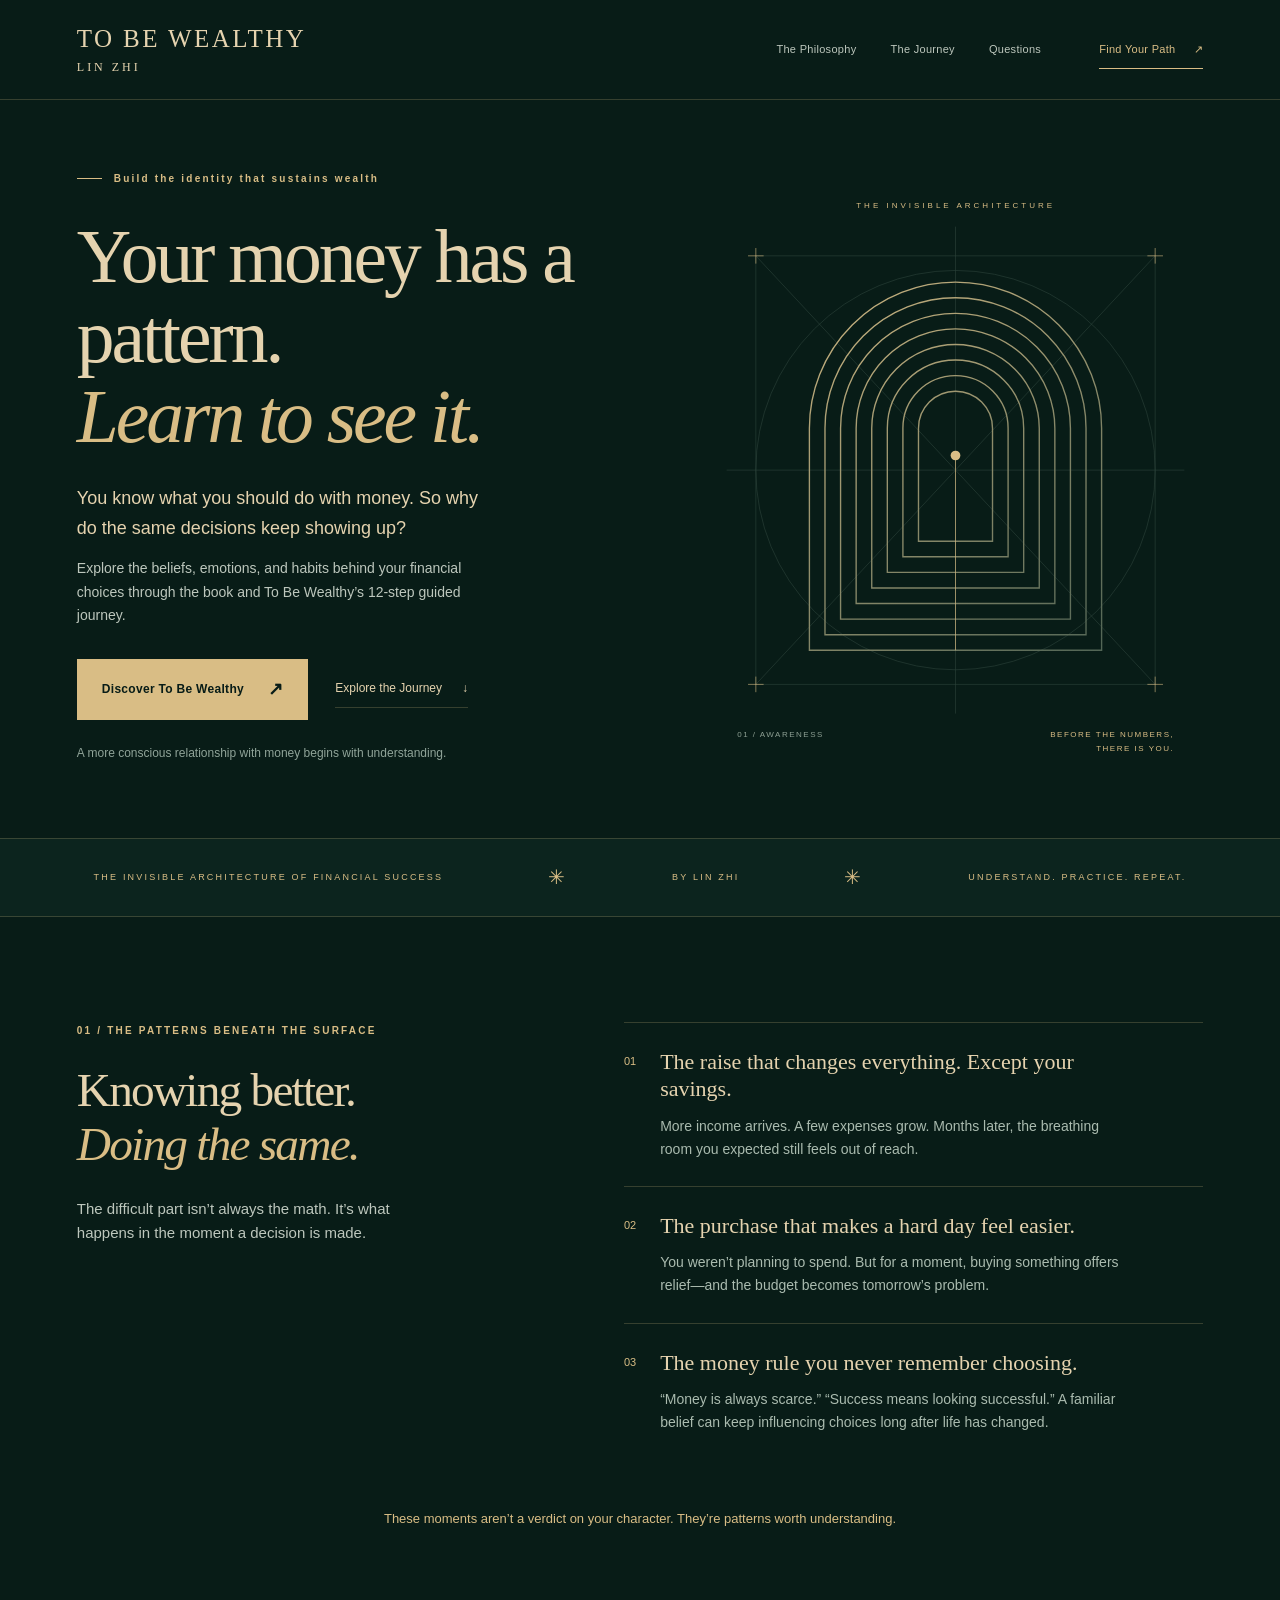
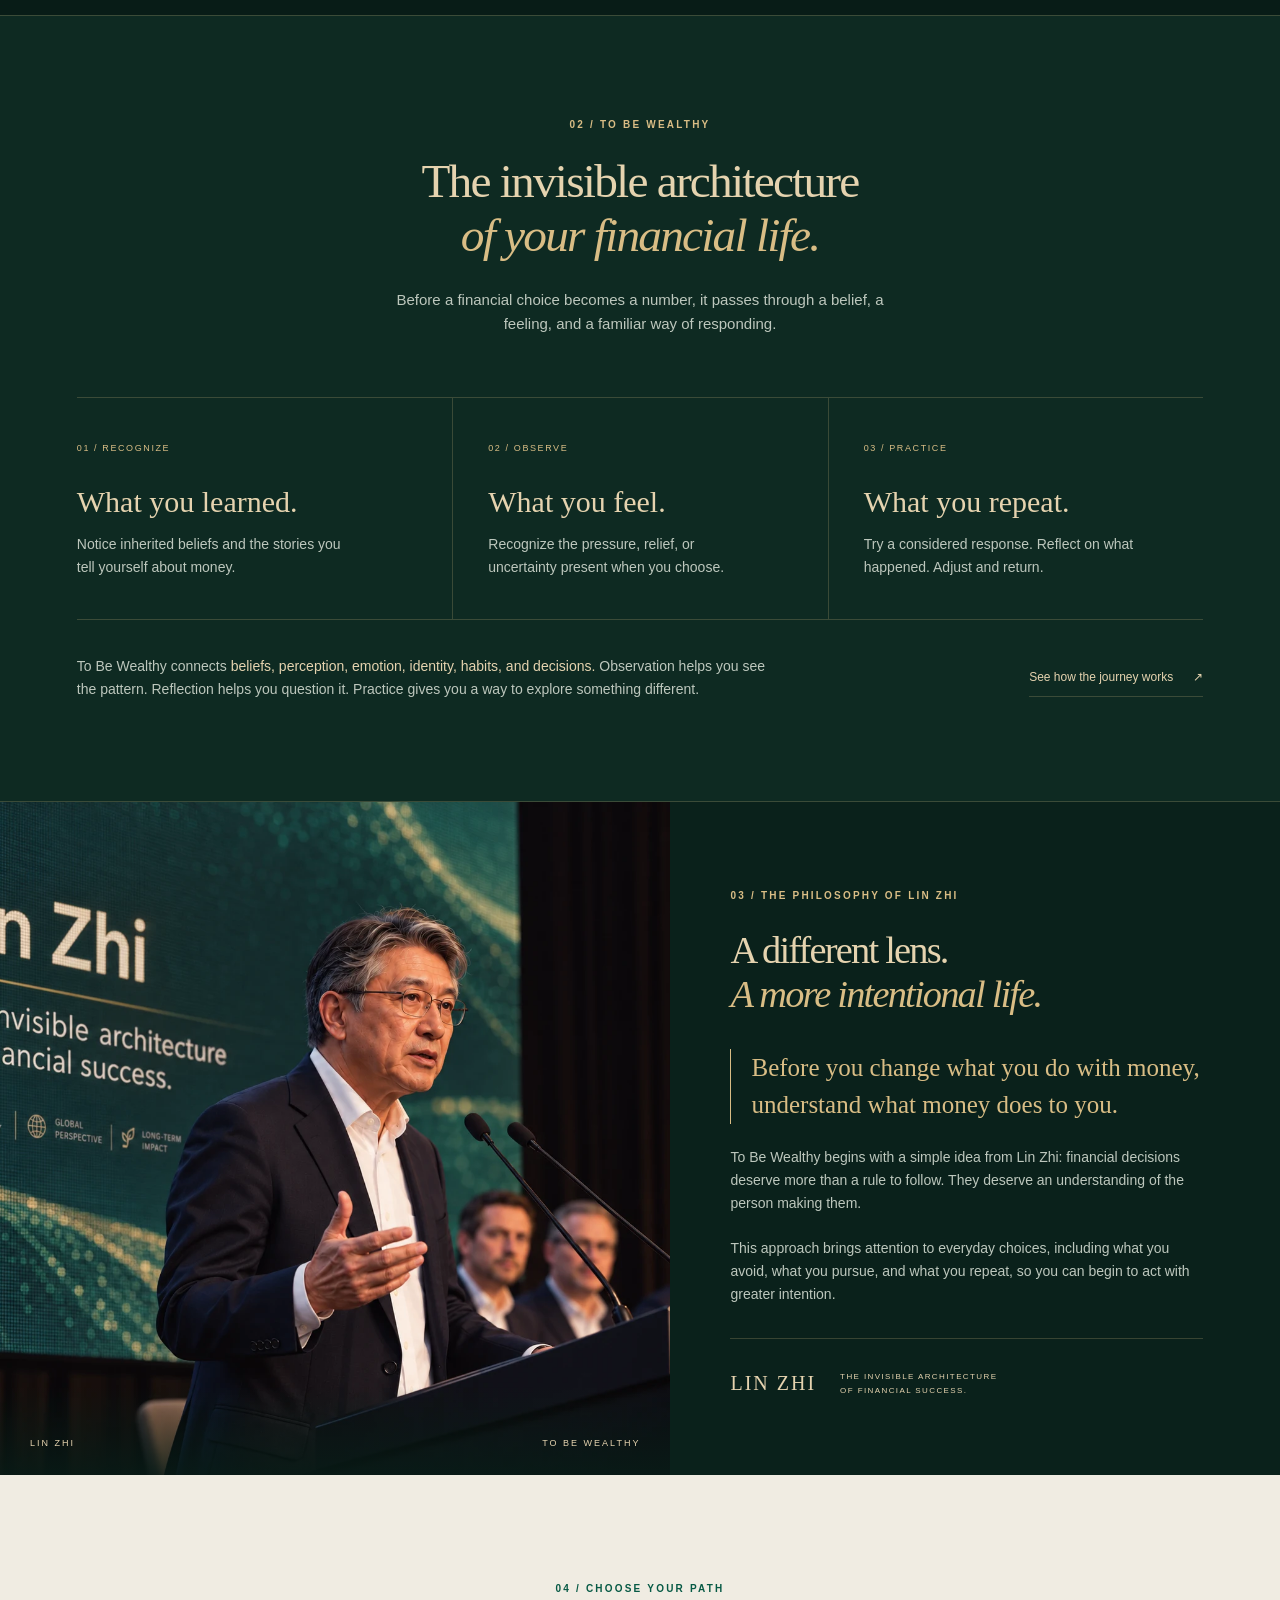
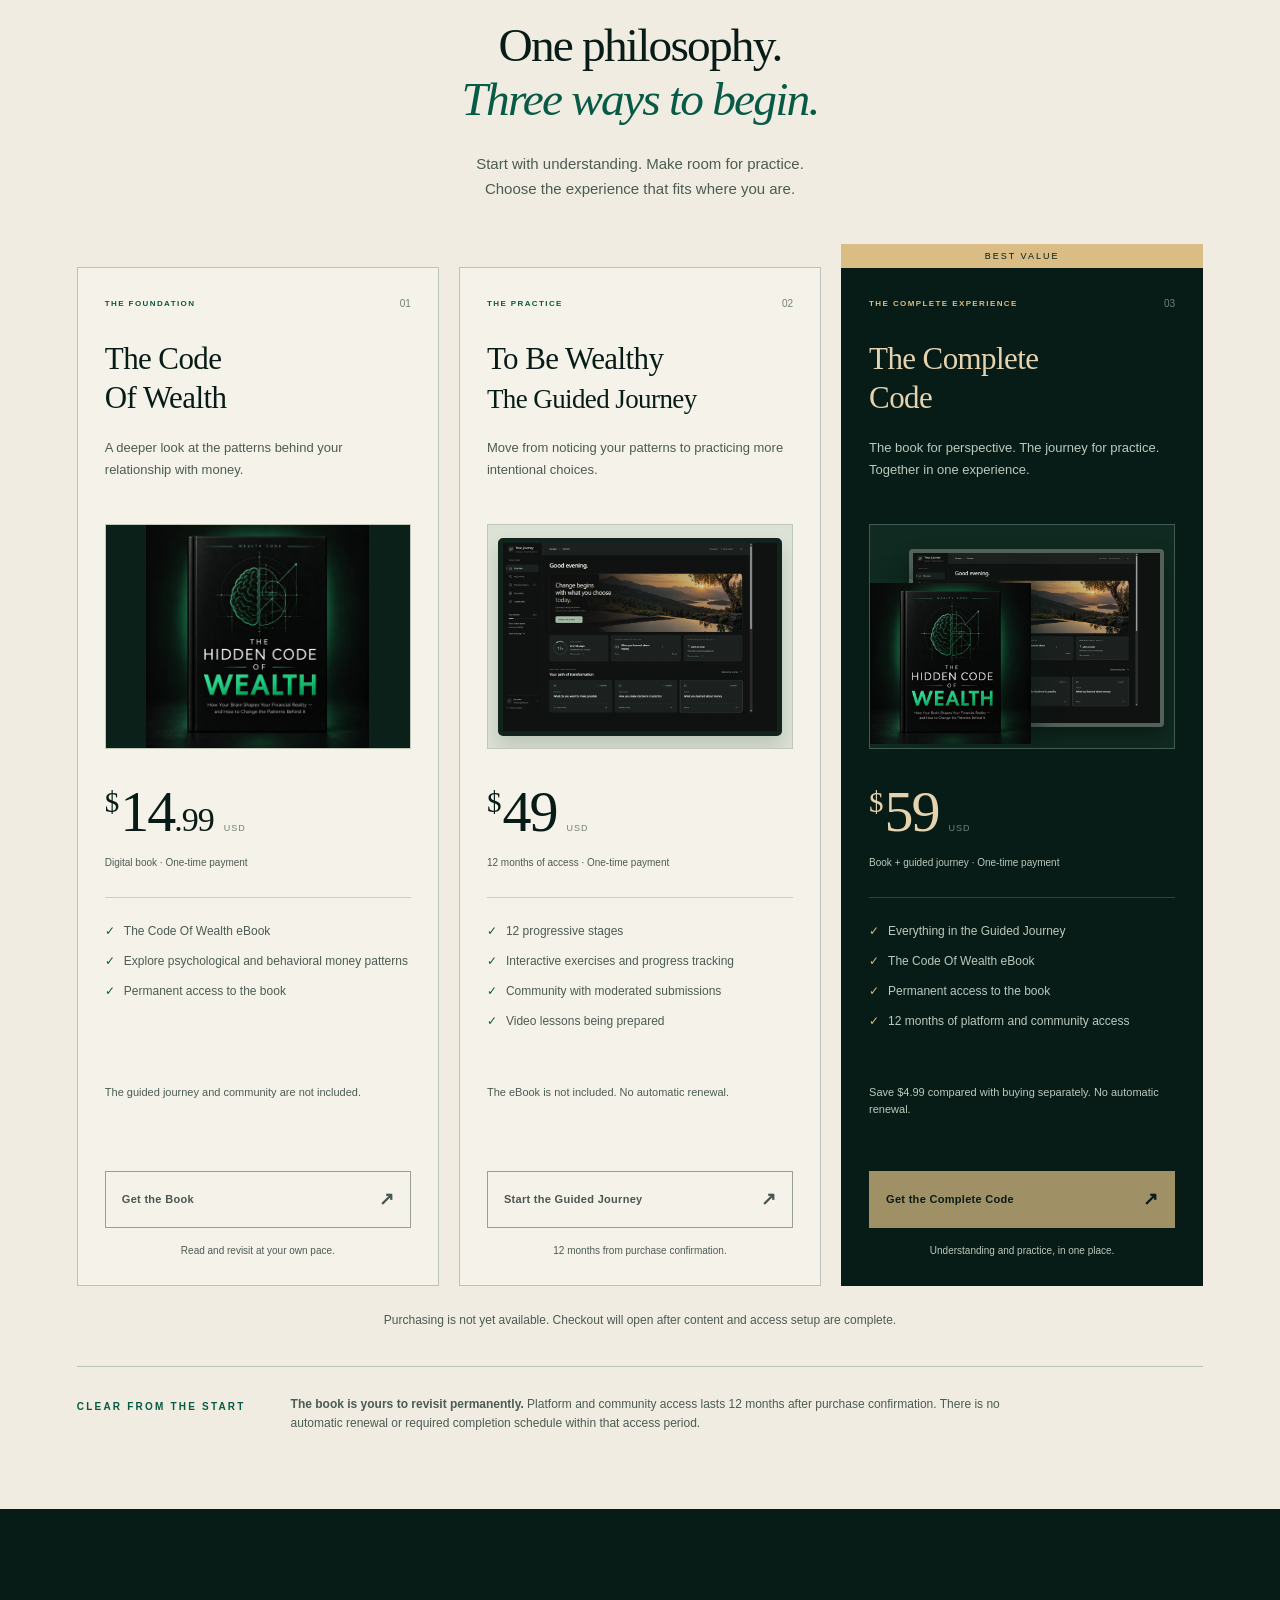
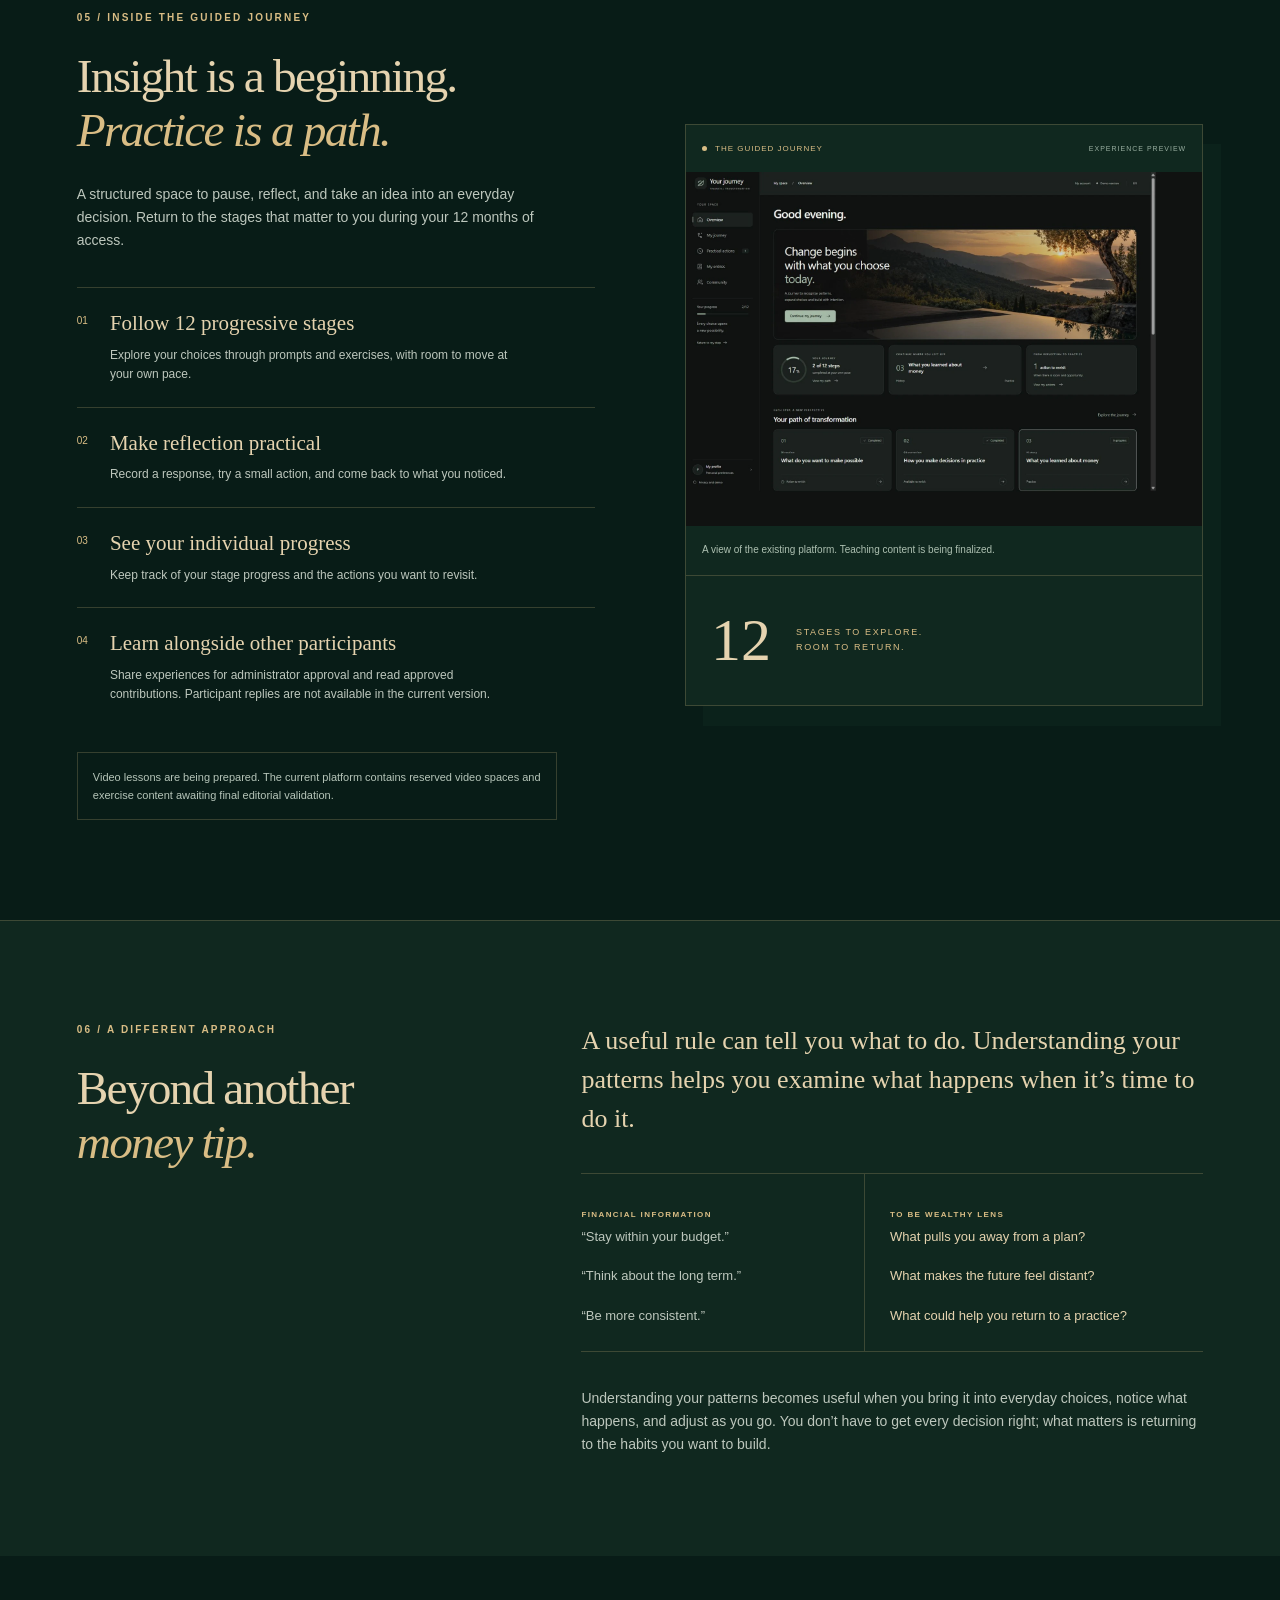
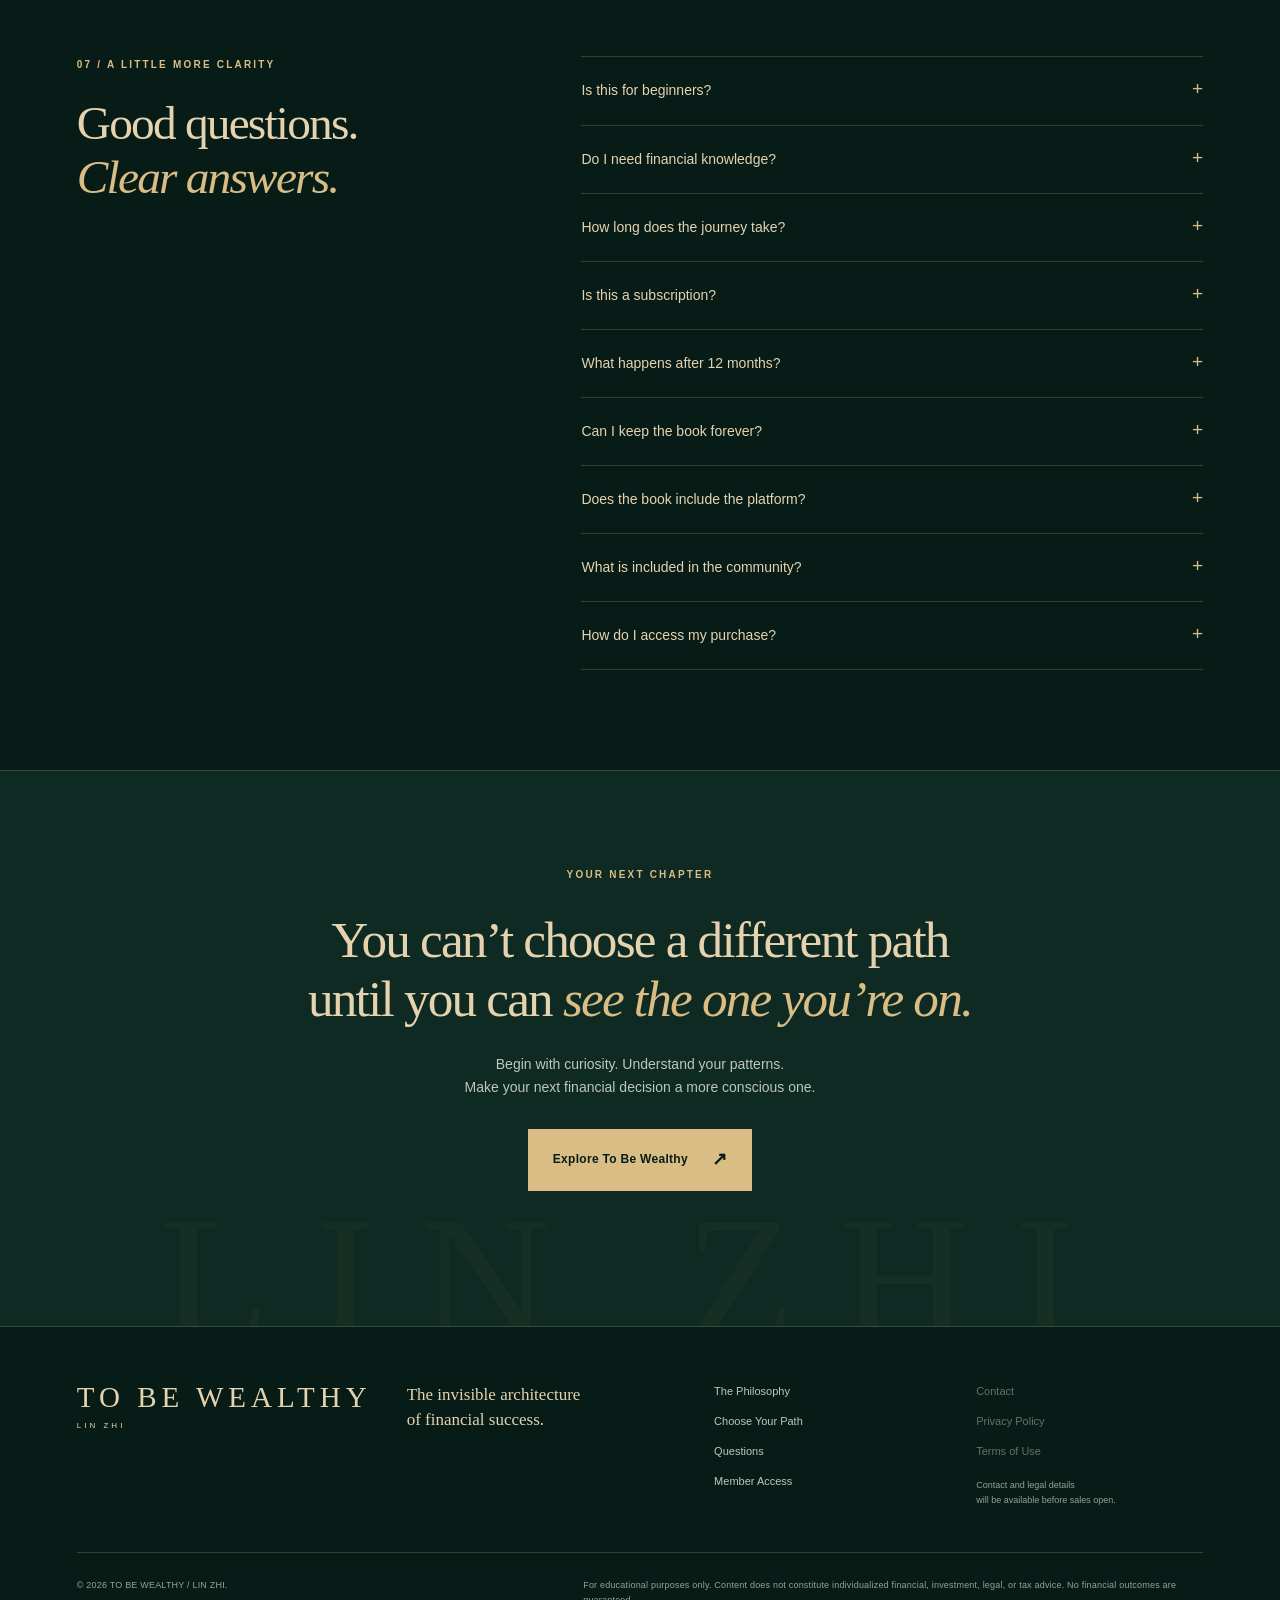
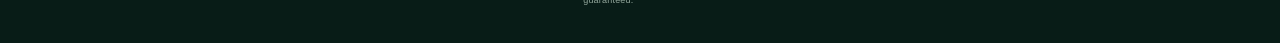
==== commit 28432cd3: "Clarify checkout availability while setup continues" ====
--- a/index.html
+++ b/index.html
@@ -81,7 +81,7 @@
         <article class="offer-card" data-offer-card="journey"><div class="offer-top"><span class="eyebrow">THE PRACTICE</span><span class="offer-number">02</span></div><h3>To Be Wealthy<br><span class="offer-subtitle">The Guided Journey</span></h3><p class="offer-description">Move from noticing your patterns to practicing more intentional choices.</p><div class="product-visual platform-visual"><div class="product-screen"><img src="assets/preview-dashboard-en.webp" width="1400" height="950" alt="The Guided Journey platform in English" loading="lazy"></div></div><p class="price"><span class="currency">$</span>49<span class="usd">USD</span></p><p class="payment-note">12 months of access · One-time payment</p><ul><li>12 progressive stages</li><li>Interactive exercises and progress tracking</li><li>Community with moderated submissions</li><li>Video lessons being prepared</li></ul><p class="exclusion">The eBook is not included. No automatic renewal.</p><button class="button outline" data-offer="journey">Start the Guided Journey <span aria-hidden="true">↗</span></button><p class="access-note">12 months from purchase confirmation.</p></article>
         <article class="offer-card best-value" data-offer-card="complete"><div class="value-badge">BEST VALUE</div><div class="offer-top"><span class="eyebrow">THE COMPLETE EXPERIENCE</span><span class="offer-number">03</span></div><h3>The Complete<br>Code</h3><p class="offer-description">The book for perspective. The journey for practice. Together in one experience.</p><div class="product-visual bundle-visual"><div class="bundle-screen"><img src="assets/preview-dashboard-en.webp" width="1400" height="950" alt="The Complete Code includes the platform in English" loading="lazy"></div><img class="bundle-book" src="assets/wealth-book.webp" width="1000" height="1000" alt="and The Code Of Wealth digital book" loading="lazy"></div><p class="price"><span class="currency">$</span>59<span class="usd">USD</span></p><p class="payment-note">Book + guided journey · One-time payment</p><ul><li>Everything in the Guided Journey</li><li>The Code Of Wealth eBook</li><li>Permanent access to the book</li><li>12 months of platform and community access</li></ul><p class="exclusion">Save $4.99 compared with buying separately. No automatic renewal.</p><button class="button gold" data-offer="complete">Get the Complete Code <span aria-hidden="true">↗</span></button><p class="access-note">Understanding and practice, in one place.</p></article>
       </div>
-      <p id="checkout-availability" class="availability" role="status">Purchasing is not yet available. Checkout will open when the purchase links are ready.</p>
+      <p id="checkout-availability" class="availability" role="status">Purchasing is not yet available. Checkout will open after content and access setup are complete.</p>
       <div class="offer-clarity"><span class="eyebrow">CLEAR FROM THE START</span><p><strong>The book is yours to revisit permanently.</strong> Platform and community access lasts 12 months after purchase confirmation. There is no automatic renewal or required completion schedule within that access period.</p></div>
     </section>
 
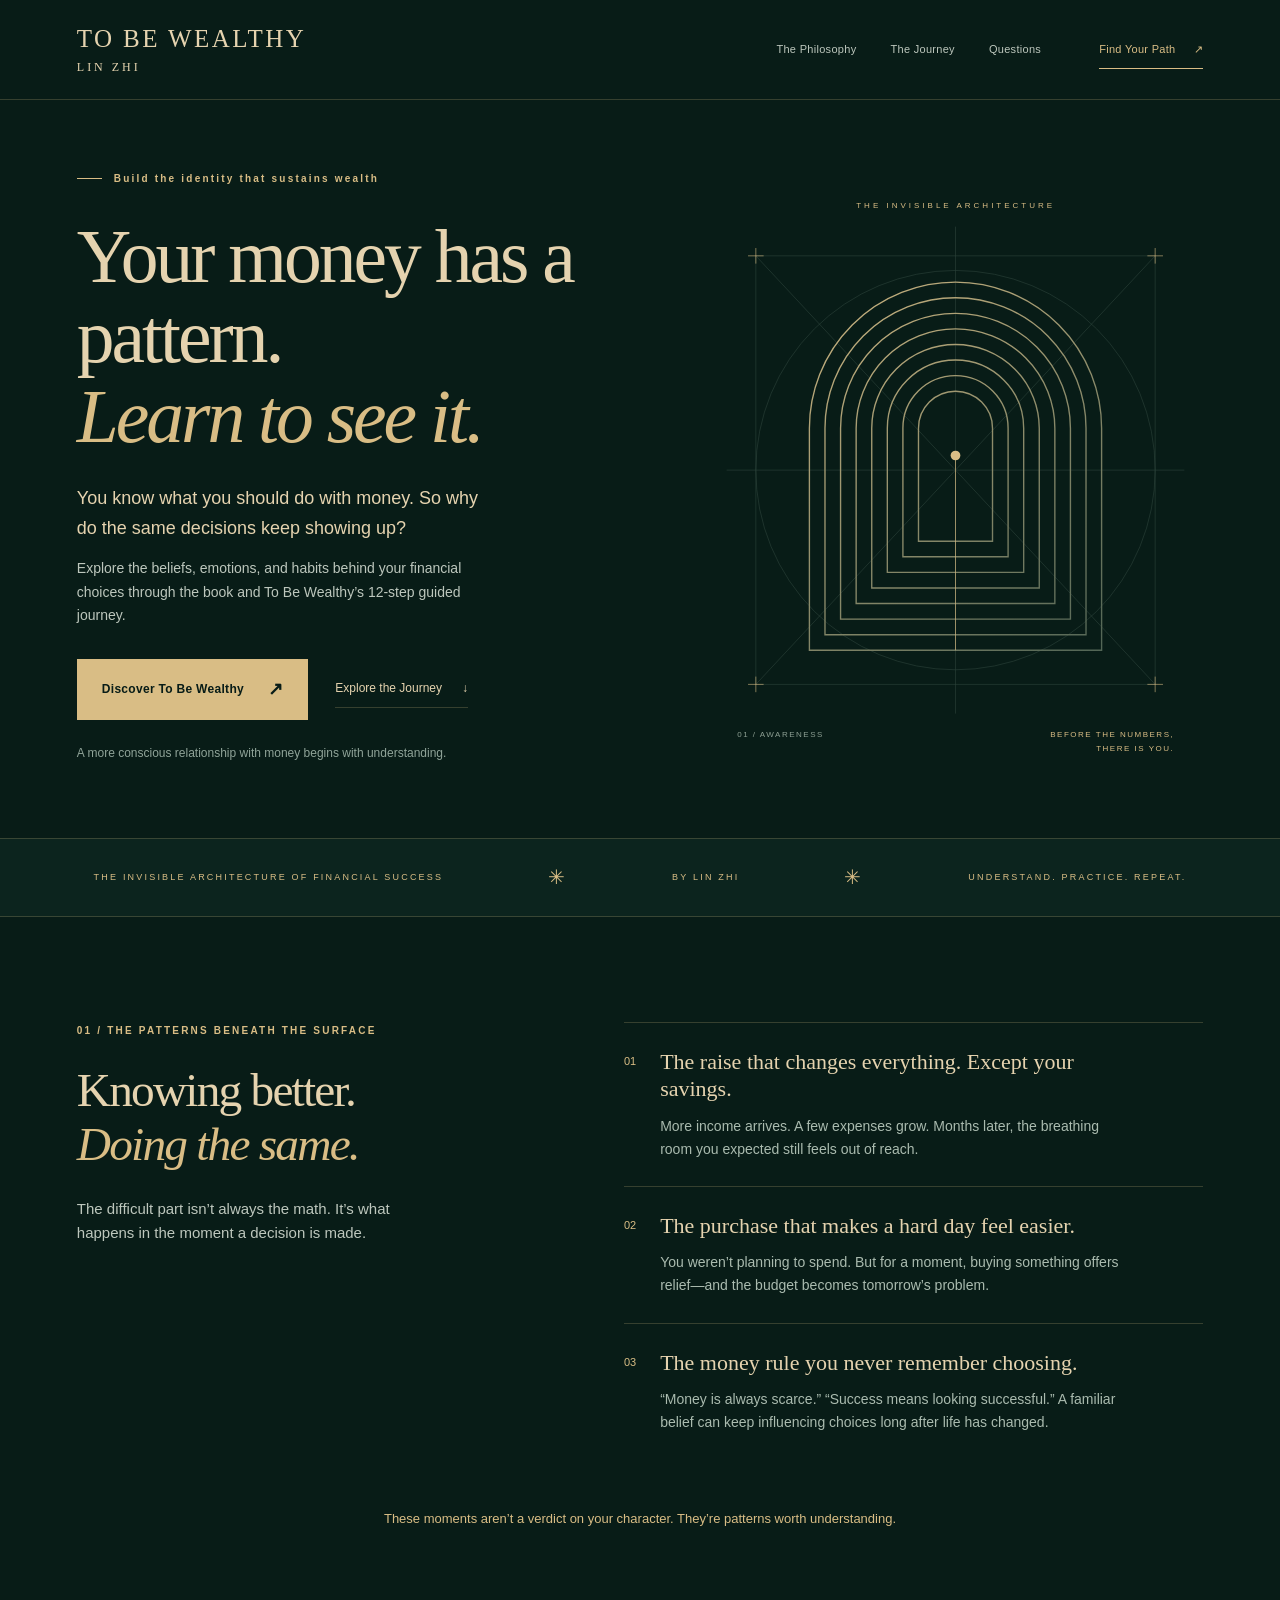
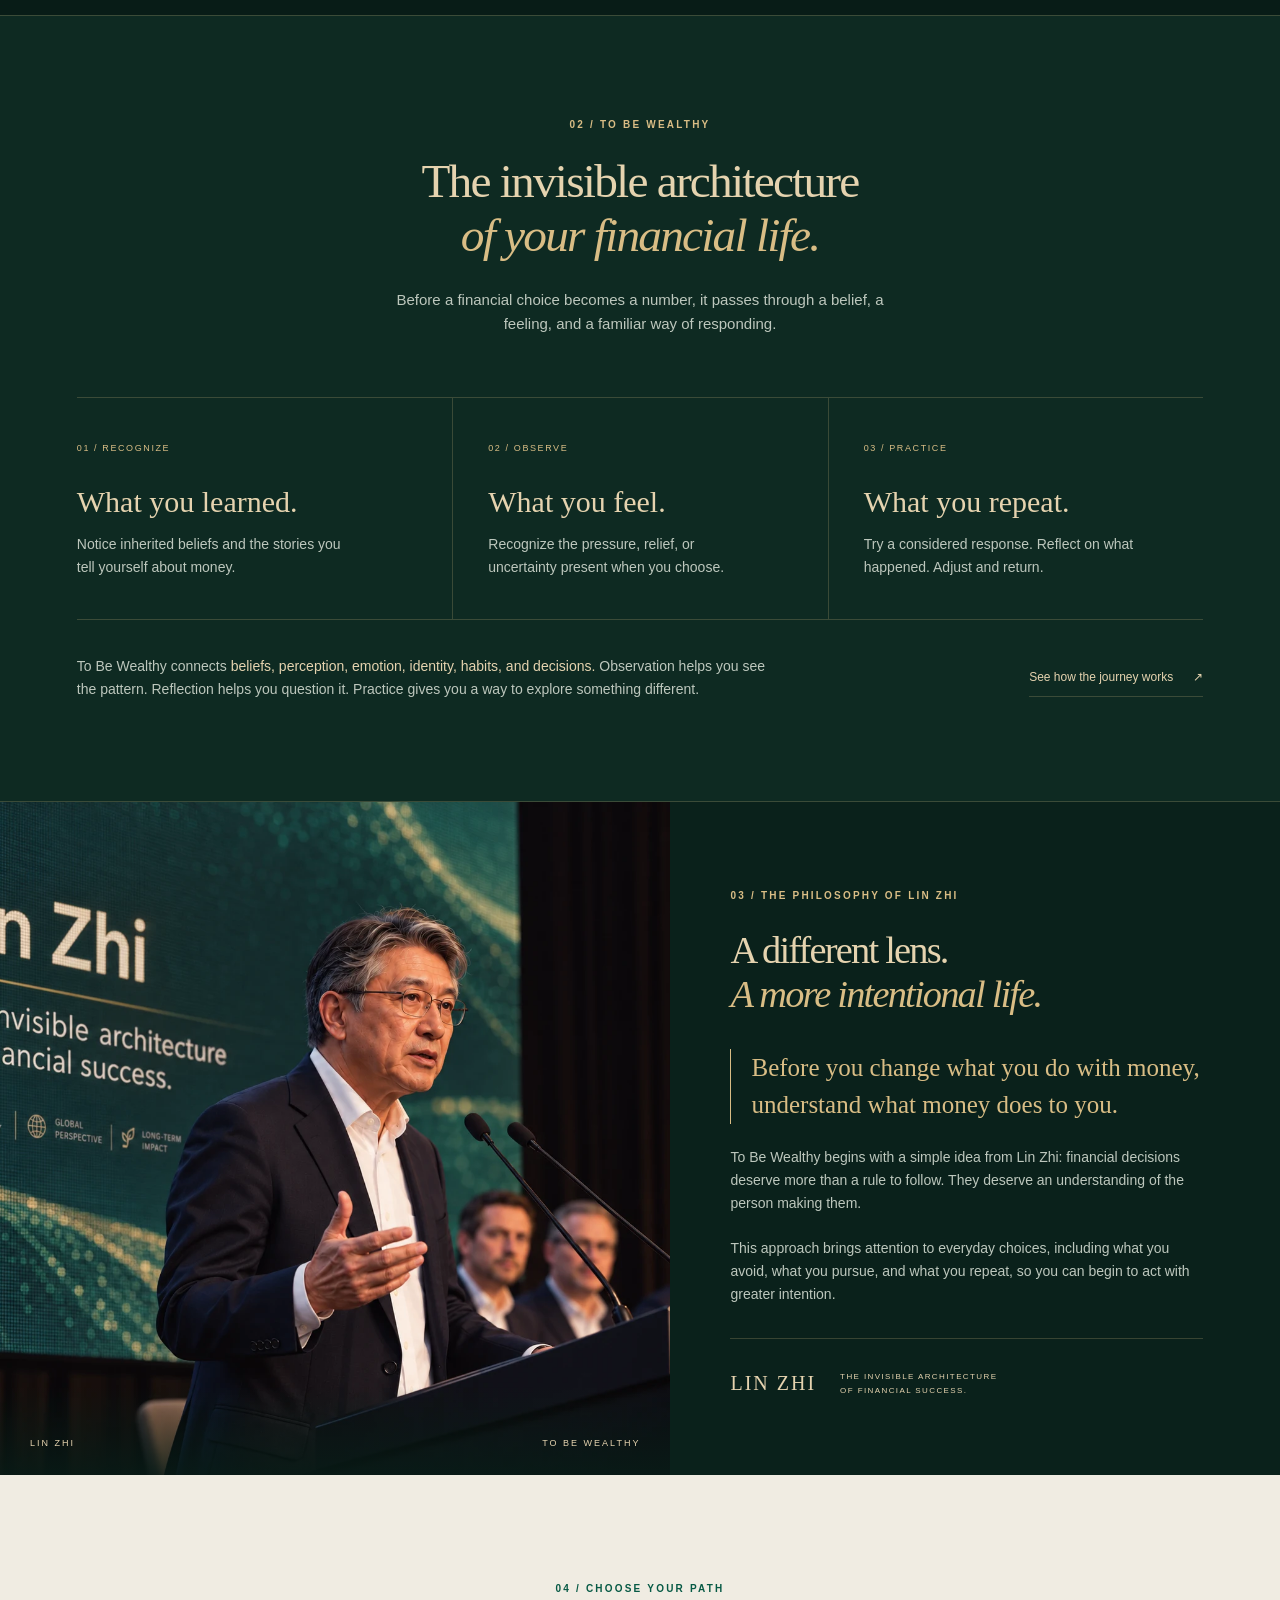
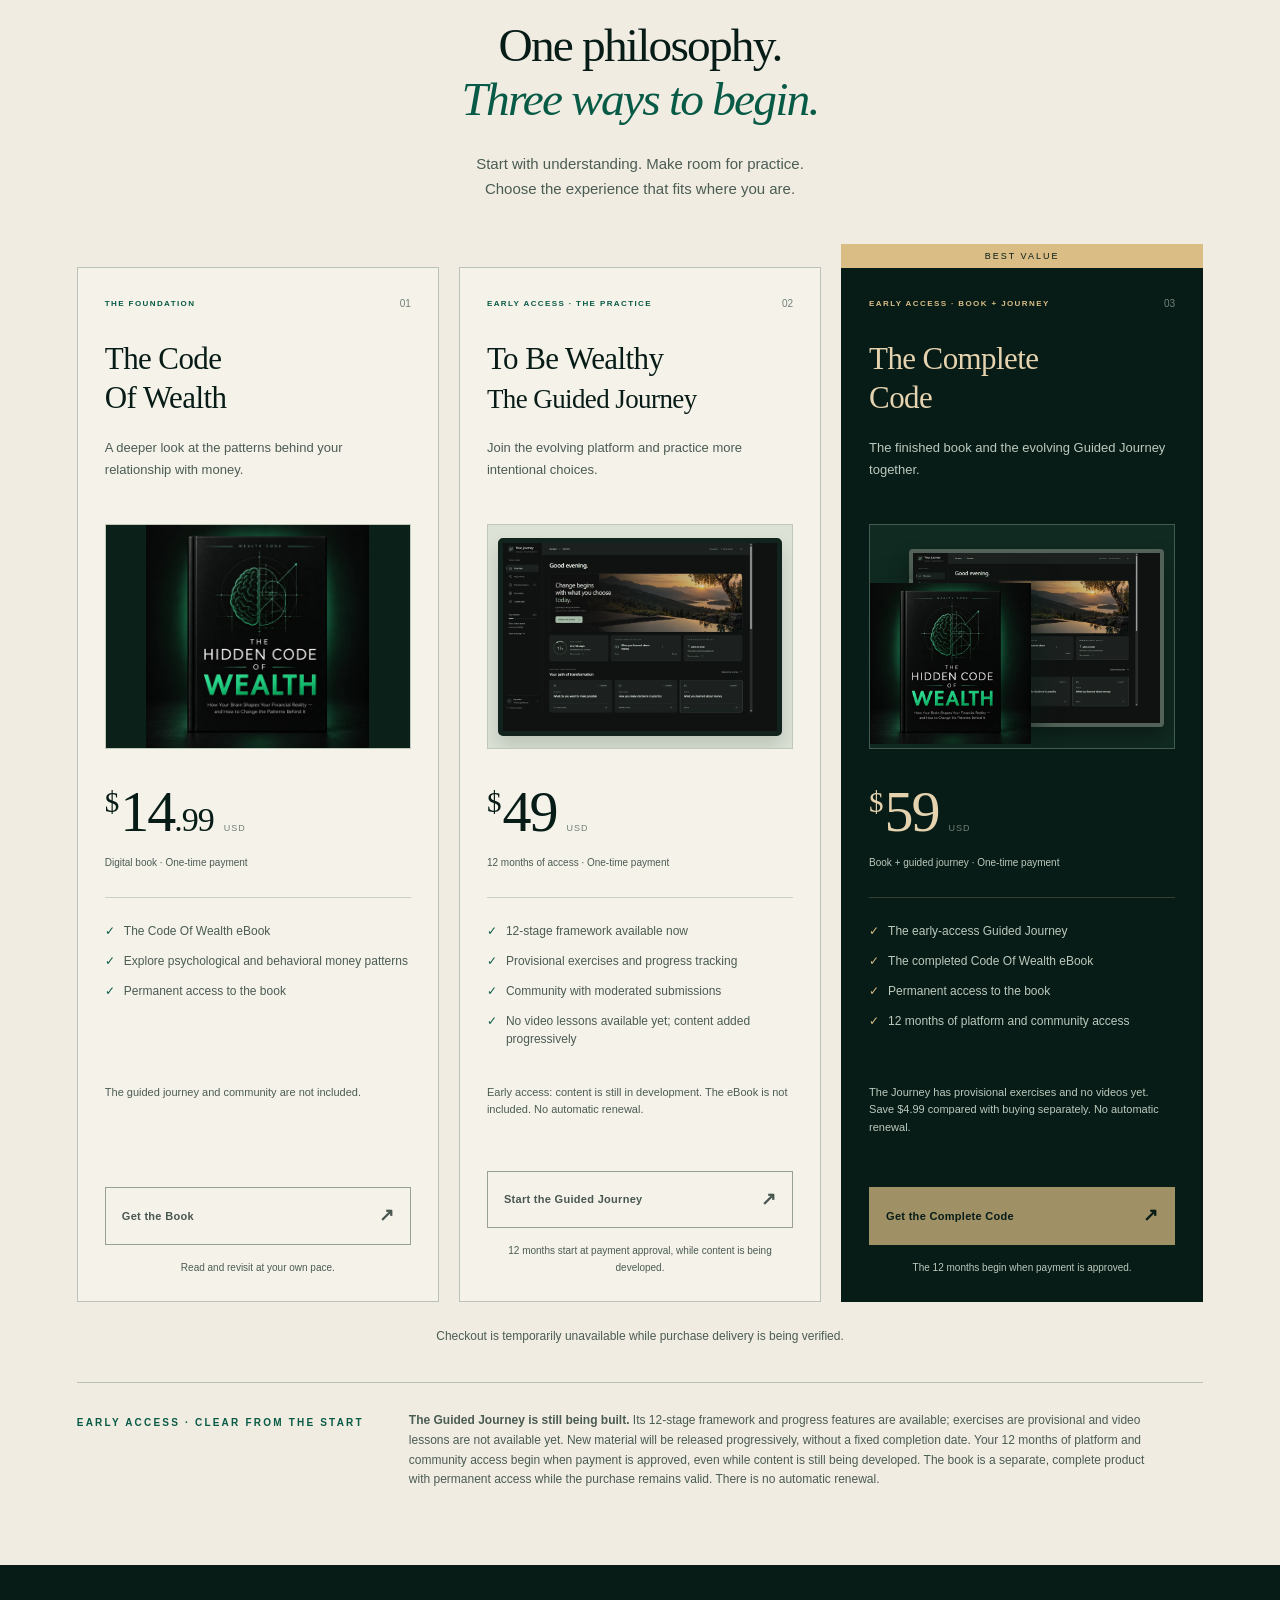
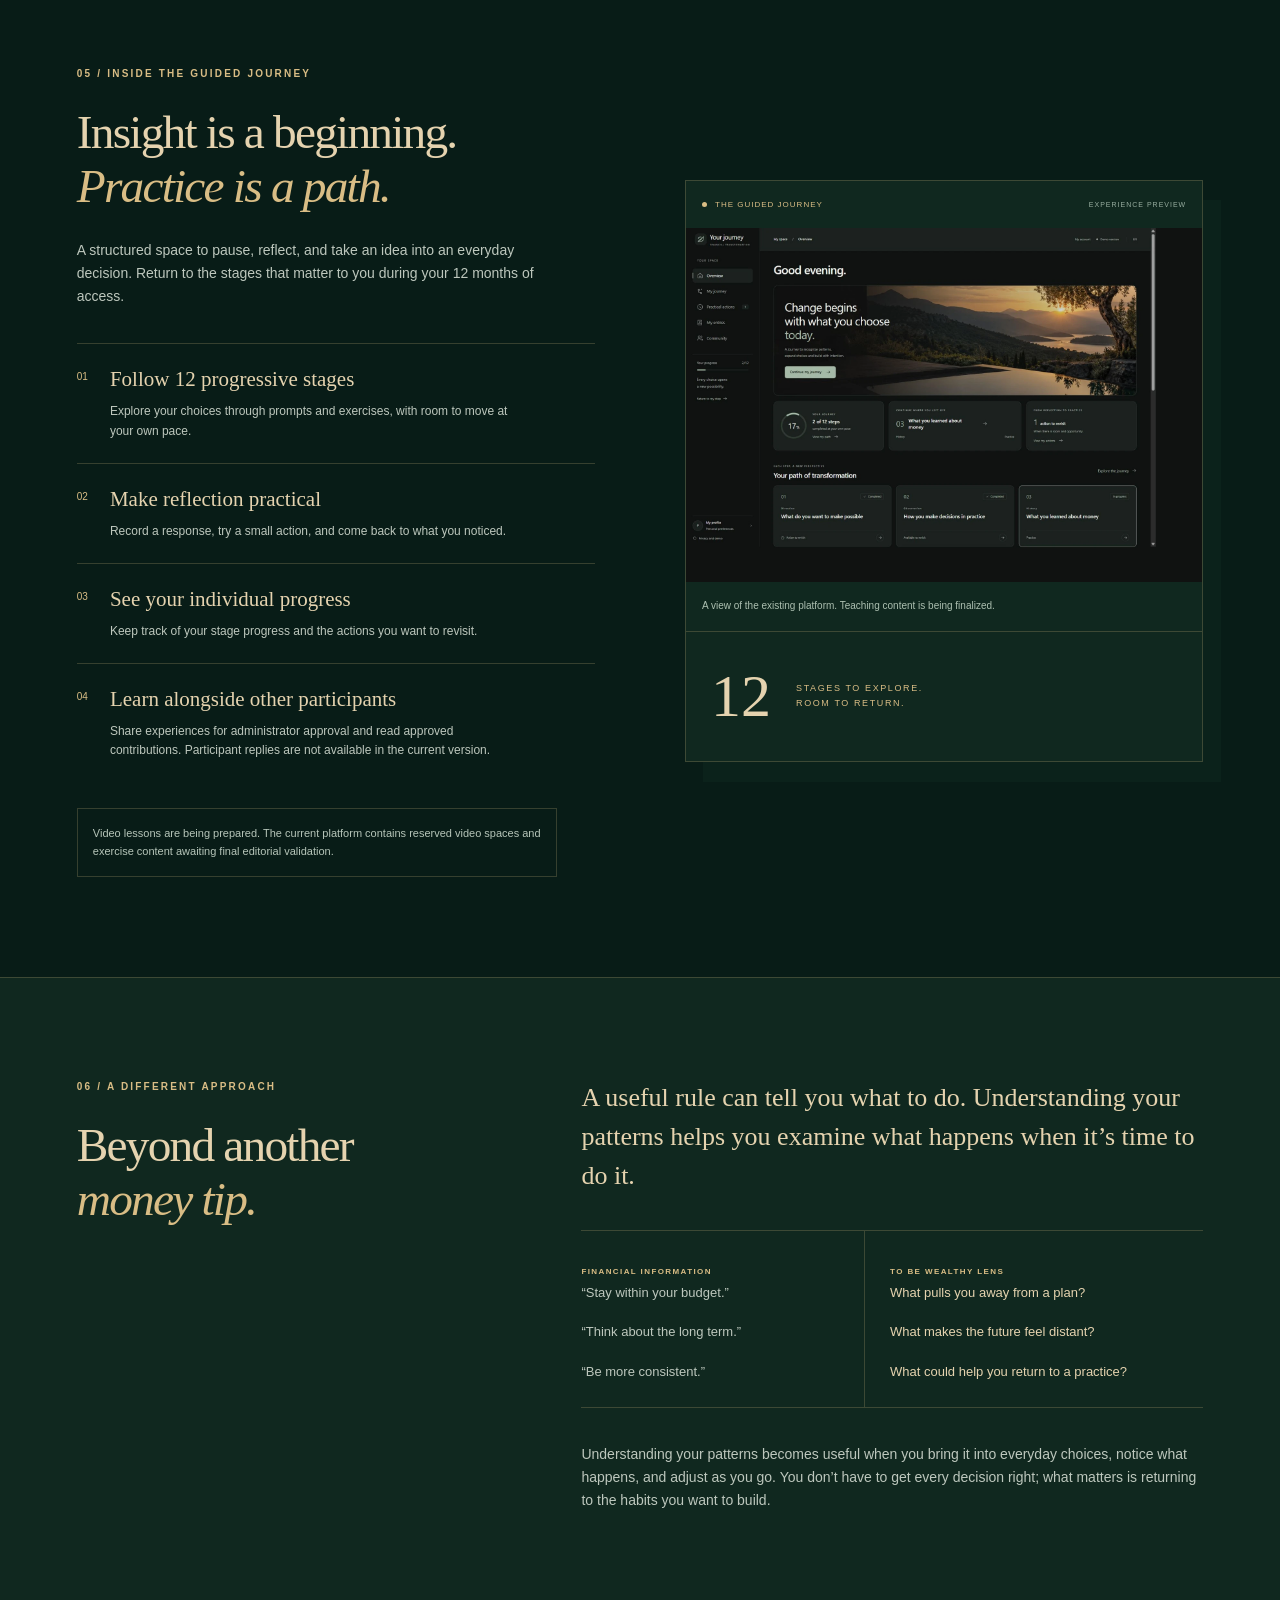
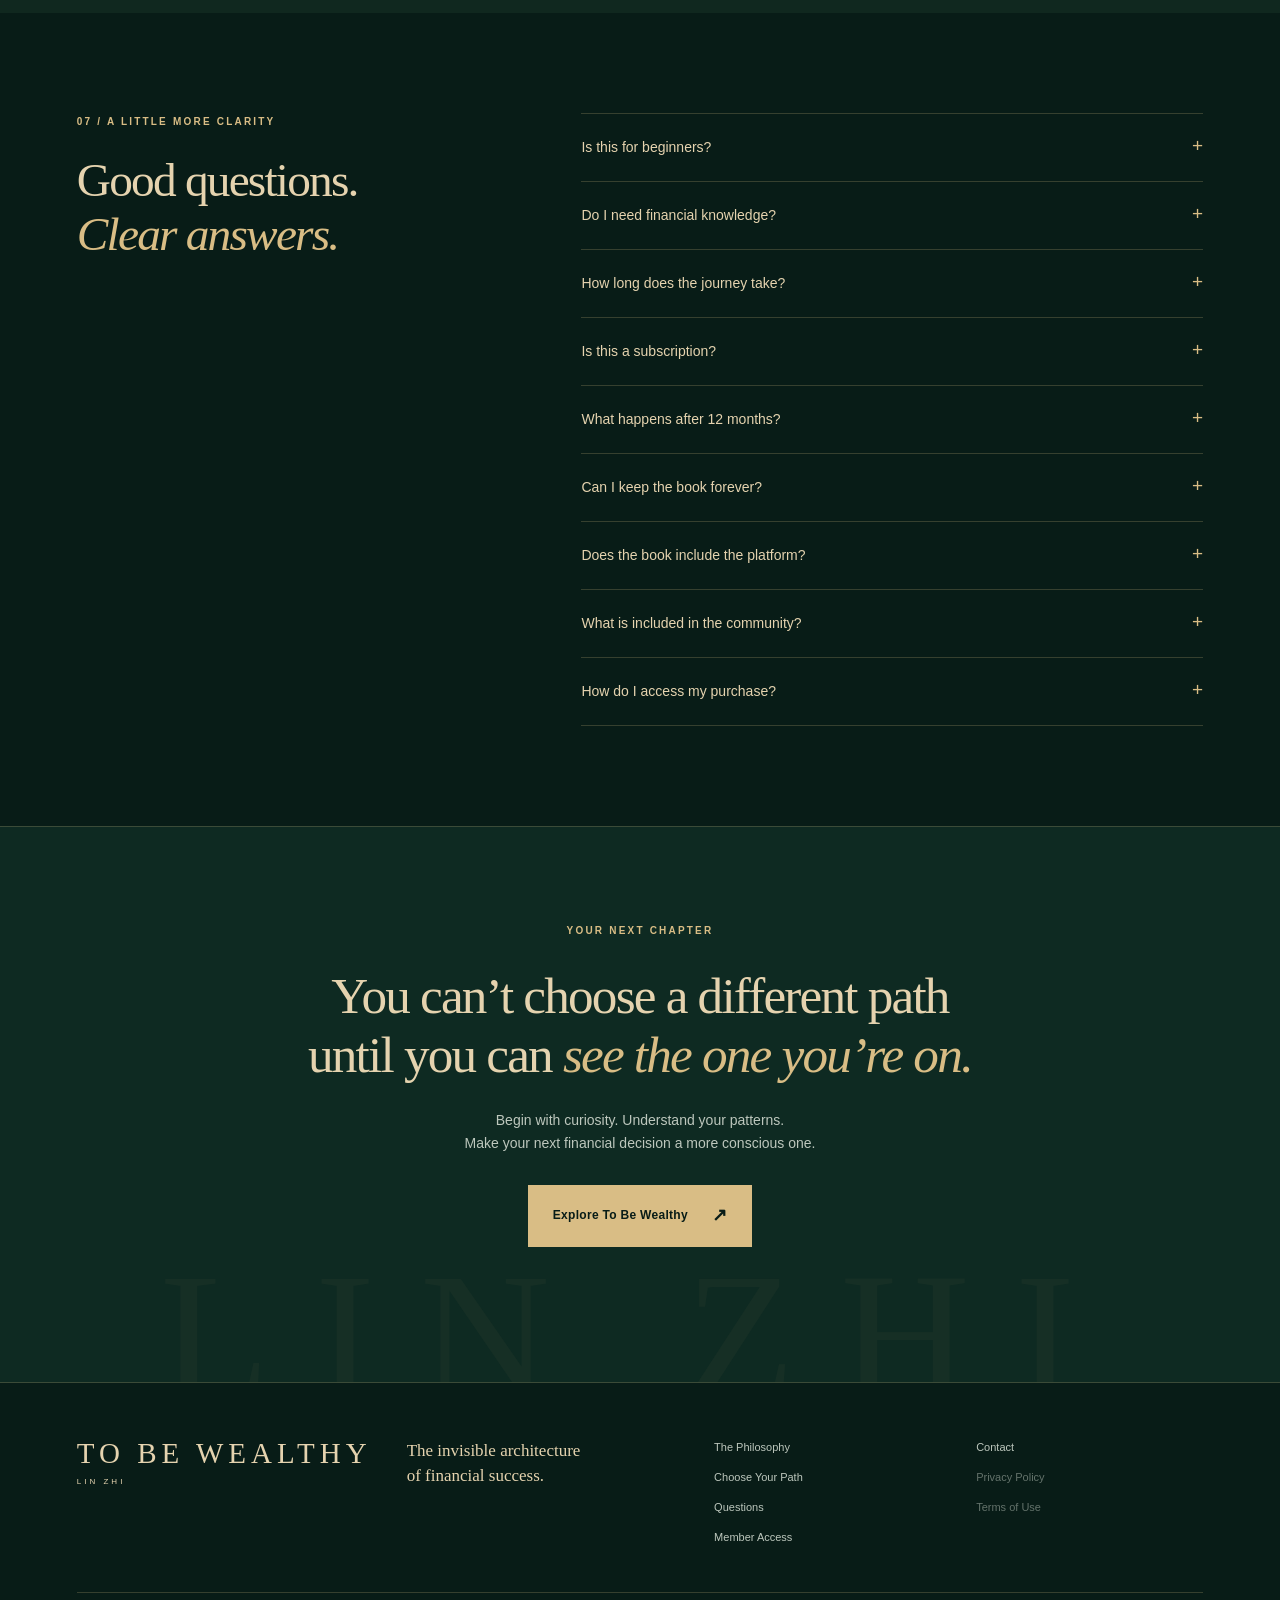
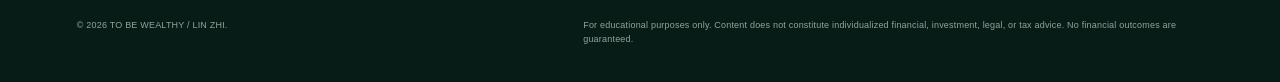
==== commit 0051e7da: "Explain guided journey early access" ====
--- a/index.html
+++ b/index.html
@@ -78,11 +78,11 @@
       <div class="section-heading"><p class="eyebrow">04 / CHOOSE YOUR PATH</p><h2 id="offers-title">One philosophy.<br><em>Three ways to begin.</em></h2><p>Start with understanding. Make room for practice.<br>Choose the experience that fits where you are.</p></div>
       <div class="offer-grid">
         <article class="offer-card" data-offer-card="book"><div class="offer-top"><span class="eyebrow">THE FOUNDATION</span><span class="offer-number">01</span></div><h3>The Code<br>Of Wealth</h3><p class="offer-description">A deeper look at the patterns behind your relationship with money.</p><div class="product-visual book-visual"><img src="assets/wealth-book.webp" width="1000" height="1000" alt="The Code Of Wealth digital book cover" loading="lazy"></div><p class="price"><span class="currency">$</span>14<span class="cents">.99</span><span class="usd">USD</span></p><p class="payment-note">Digital book · One-time payment</p><ul><li>The Code Of Wealth eBook</li><li>Explore psychological and behavioral money patterns</li><li>Permanent access to the book</li></ul><p class="exclusion">The guided journey and community are not included.</p><button class="button outline" data-offer="book">Get the Book <span aria-hidden="true">↗</span></button><p class="access-note">Read and revisit at your own pace.</p></article>
-        <article class="offer-card" data-offer-card="journey"><div class="offer-top"><span class="eyebrow">THE PRACTICE</span><span class="offer-number">02</span></div><h3>To Be Wealthy<br><span class="offer-subtitle">The Guided Journey</span></h3><p class="offer-description">Move from noticing your patterns to practicing more intentional choices.</p><div class="product-visual platform-visual"><div class="product-screen"><img src="assets/preview-dashboard-en.webp" width="1400" height="950" alt="The Guided Journey platform in English" loading="lazy"></div></div><p class="price"><span class="currency">$</span>49<span class="usd">USD</span></p><p class="payment-note">12 months of access · One-time payment</p><ul><li>12 progressive stages</li><li>Interactive exercises and progress tracking</li><li>Community with moderated submissions</li><li>Video lessons being prepared</li></ul><p class="exclusion">The eBook is not included. No automatic renewal.</p><button class="button outline" data-offer="journey">Start the Guided Journey <span aria-hidden="true">↗</span></button><p class="access-note">12 months from purchase confirmation.</p></article>
-        <article class="offer-card best-value" data-offer-card="complete"><div class="value-badge">BEST VALUE</div><div class="offer-top"><span class="eyebrow">THE COMPLETE EXPERIENCE</span><span class="offer-number">03</span></div><h3>The Complete<br>Code</h3><p class="offer-description">The book for perspective. The journey for practice. Together in one experience.</p><div class="product-visual bundle-visual"><div class="bundle-screen"><img src="assets/preview-dashboard-en.webp" width="1400" height="950" alt="The Complete Code includes the platform in English" loading="lazy"></div><img class="bundle-book" src="assets/wealth-book.webp" width="1000" height="1000" alt="and The Code Of Wealth digital book" loading="lazy"></div><p class="price"><span class="currency">$</span>59<span class="usd">USD</span></p><p class="payment-note">Book + guided journey · One-time payment</p><ul><li>Everything in the Guided Journey</li><li>The Code Of Wealth eBook</li><li>Permanent access to the book</li><li>12 months of platform and community access</li></ul><p class="exclusion">Save $4.99 compared with buying separately. No automatic renewal.</p><button class="button gold" data-offer="complete">Get the Complete Code <span aria-hidden="true">↗</span></button><p class="access-note">Understanding and practice, in one place.</p></article>
+        <article class="offer-card" data-offer-card="journey"><div class="offer-top"><span class="eyebrow">EARLY ACCESS · THE PRACTICE</span><span class="offer-number">02</span></div><h3>To Be Wealthy<br><span class="offer-subtitle">The Guided Journey</span></h3><p class="offer-description">Join the evolving platform and practice more intentional choices.</p><div class="product-visual platform-visual"><div class="product-screen"><img src="assets/preview-dashboard-en.webp" width="1400" height="950" alt="The Guided Journey platform in English" loading="lazy"></div></div><p class="price"><span class="currency">$</span>49<span class="usd">USD</span></p><p class="payment-note">12 months of access · One-time payment</p><ul><li>12-stage framework available now</li><li>Provisional exercises and progress tracking</li><li>Community with moderated submissions</li><li>No video lessons available yet; content added progressively</li></ul><p class="exclusion">Early access: content is still in development. The eBook is not included. No automatic renewal.</p><button class="button outline" data-offer="journey">Start the Guided Journey <span aria-hidden="true">↗</span></button><p class="access-note">12 months start at payment approval, while content is being developed.</p></article>
+        <article class="offer-card best-value" data-offer-card="complete"><div class="value-badge">BEST VALUE</div><div class="offer-top"><span class="eyebrow">EARLY ACCESS · BOOK + JOURNEY</span><span class="offer-number">03</span></div><h3>The Complete<br>Code</h3><p class="offer-description">The finished book and the evolving Guided Journey together.</p><div class="product-visual bundle-visual"><div class="bundle-screen"><img src="assets/preview-dashboard-en.webp" width="1400" height="950" alt="The Complete Code includes the platform in English" loading="lazy"></div><img class="bundle-book" src="assets/wealth-book.webp" width="1000" height="1000" alt="and The Code Of Wealth digital book" loading="lazy"></div><p class="price"><span class="currency">$</span>59<span class="usd">USD</span></p><p class="payment-note">Book + guided journey · One-time payment</p><ul><li>The early-access Guided Journey</li><li>The completed Code Of Wealth eBook</li><li>Permanent access to the book</li><li>12 months of platform and community access</li></ul><p class="exclusion">The Journey has provisional exercises and no videos yet. Save $4.99 compared with buying separately. No automatic renewal.</p><button class="button gold" data-offer="complete">Get the Complete Code <span aria-hidden="true">↗</span></button><p class="access-note">The 12 months begin when payment is approved.</p></article>
       </div>
-      <p id="checkout-availability" class="availability" role="status">Purchasing is not yet available. Checkout will open after content and access setup are complete.</p>
-      <div class="offer-clarity"><span class="eyebrow">CLEAR FROM THE START</span><p><strong>The book is yours to revisit permanently.</strong> Platform and community access lasts 12 months after purchase confirmation. There is no automatic renewal or required completion schedule within that access period.</p></div>
+      <p id="checkout-availability" class="availability" role="status">Checkout is temporarily unavailable while purchase delivery is being verified.</p>
+      <div class="offer-clarity"><span class="eyebrow">EARLY ACCESS · CLEAR FROM THE START</span><p><strong>The Guided Journey is still being built.</strong> Its 12-stage framework and progress features are available; exercises are provisional and video lessons are not available yet. New material will be released progressively, without a fixed completion date. Your 12 months of platform and community access begin when payment is approved, even while content is still being developed. The book is a separate, complete product with permanent access while the purchase remains valid. There is no automatic renewal.</p></div>
     </section>
 
     <section id="journey" class="journey-section section-wrap" aria-labelledby="journey-title">
@@ -95,7 +95,7 @@
     <section id="faq" class="faq-section section-wrap" aria-labelledby="faq-title"><div><p class="eyebrow">07 / A LITTLE MORE CLARITY</p><h2 id="faq-title">Good questions.<br><em>Clear answers.</em></h2></div><div class="faq-list">
       <details><summary>Is this for beginners?<span aria-hidden="true">+</span></summary><p>Yes. The book and journey start with everyday money decisions. You can begin by noticing a pattern, even if you have never explored financial psychology before.</p></details>
       <details><summary>Do I need financial knowledge?<span aria-hidden="true">+</span></summary><p>No prior financial knowledge is required. This is an educational exploration of behavior and self-awareness, rather than a course in investment selection or financial calculations.</p></details>
-      <details><summary>How long does the journey take?<span aria-hidden="true">+</span></summary><p>There are 12 stages, with no required completion schedule. You can work at your own pace and revisit stages within your 12-month platform access period.</p></details>
+      <details><summary>How long does the journey take?<span aria-hidden="true">+</span></summary><p>The 12-stage framework is available now, but the learning content is still being built. Exercises are provisional, and video lessons are not available yet. Material will be added progressively without a fixed completion date. Your 12-month access starts when payment is approved.</p></details>
       <details><summary>Is this a subscription?<span aria-hidden="true">+</span></summary><p>No. Each option is a one-time purchase. Journey and Complete Code purchases include 12 months of platform and community access, with no automatic renewal.</p></details>
       <details><summary>What happens after 12 months?<span aria-hidden="true">+</span></summary><p>Platform and community access ends when the access period expires. No renewal or continued platform access is promised. If you purchased the book, permanent book access is separate from the platform access period.</p></details>
       <details><summary>Can I keep the book forever?<span aria-hidden="true">+</span></summary><p>The Book and Complete Code options include permanent access to the digital book. A refunded or charged-back purchase does not retain access. The standalone Guided Journey does not include the book.</p></details>
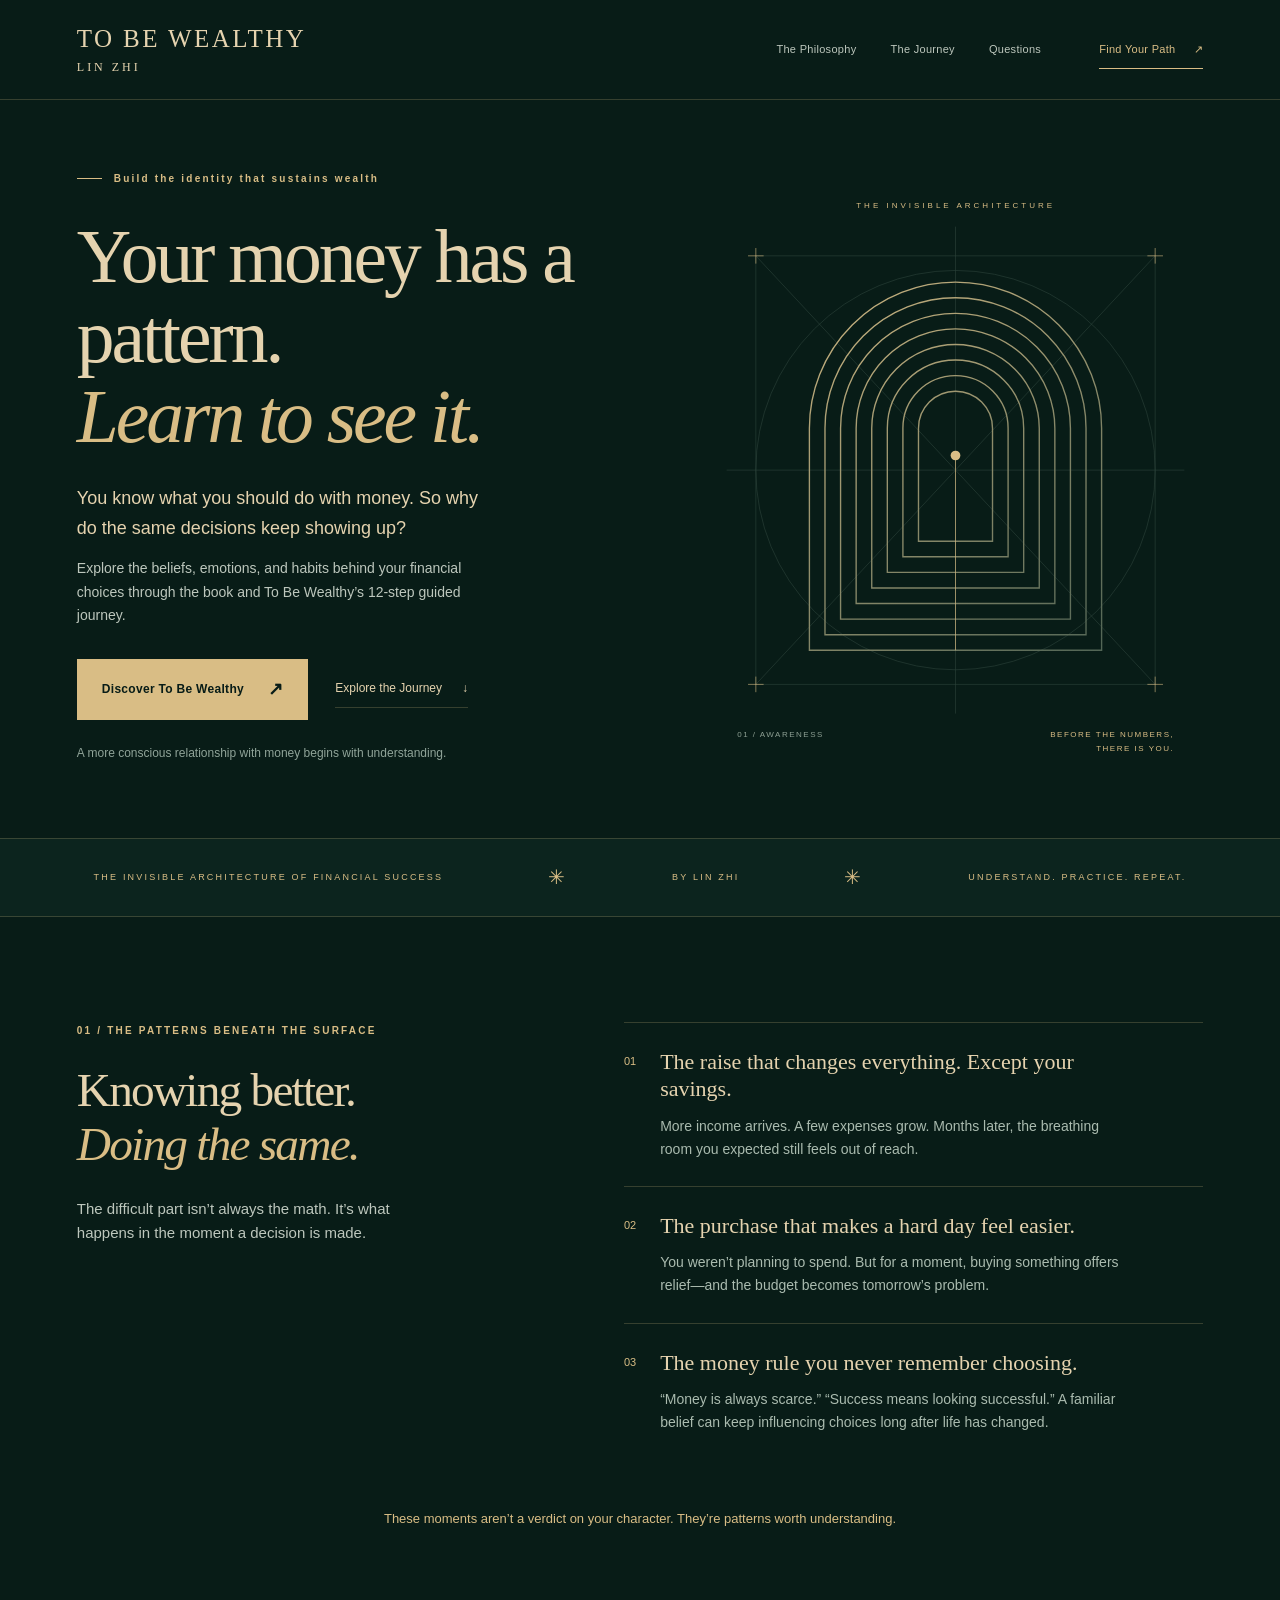
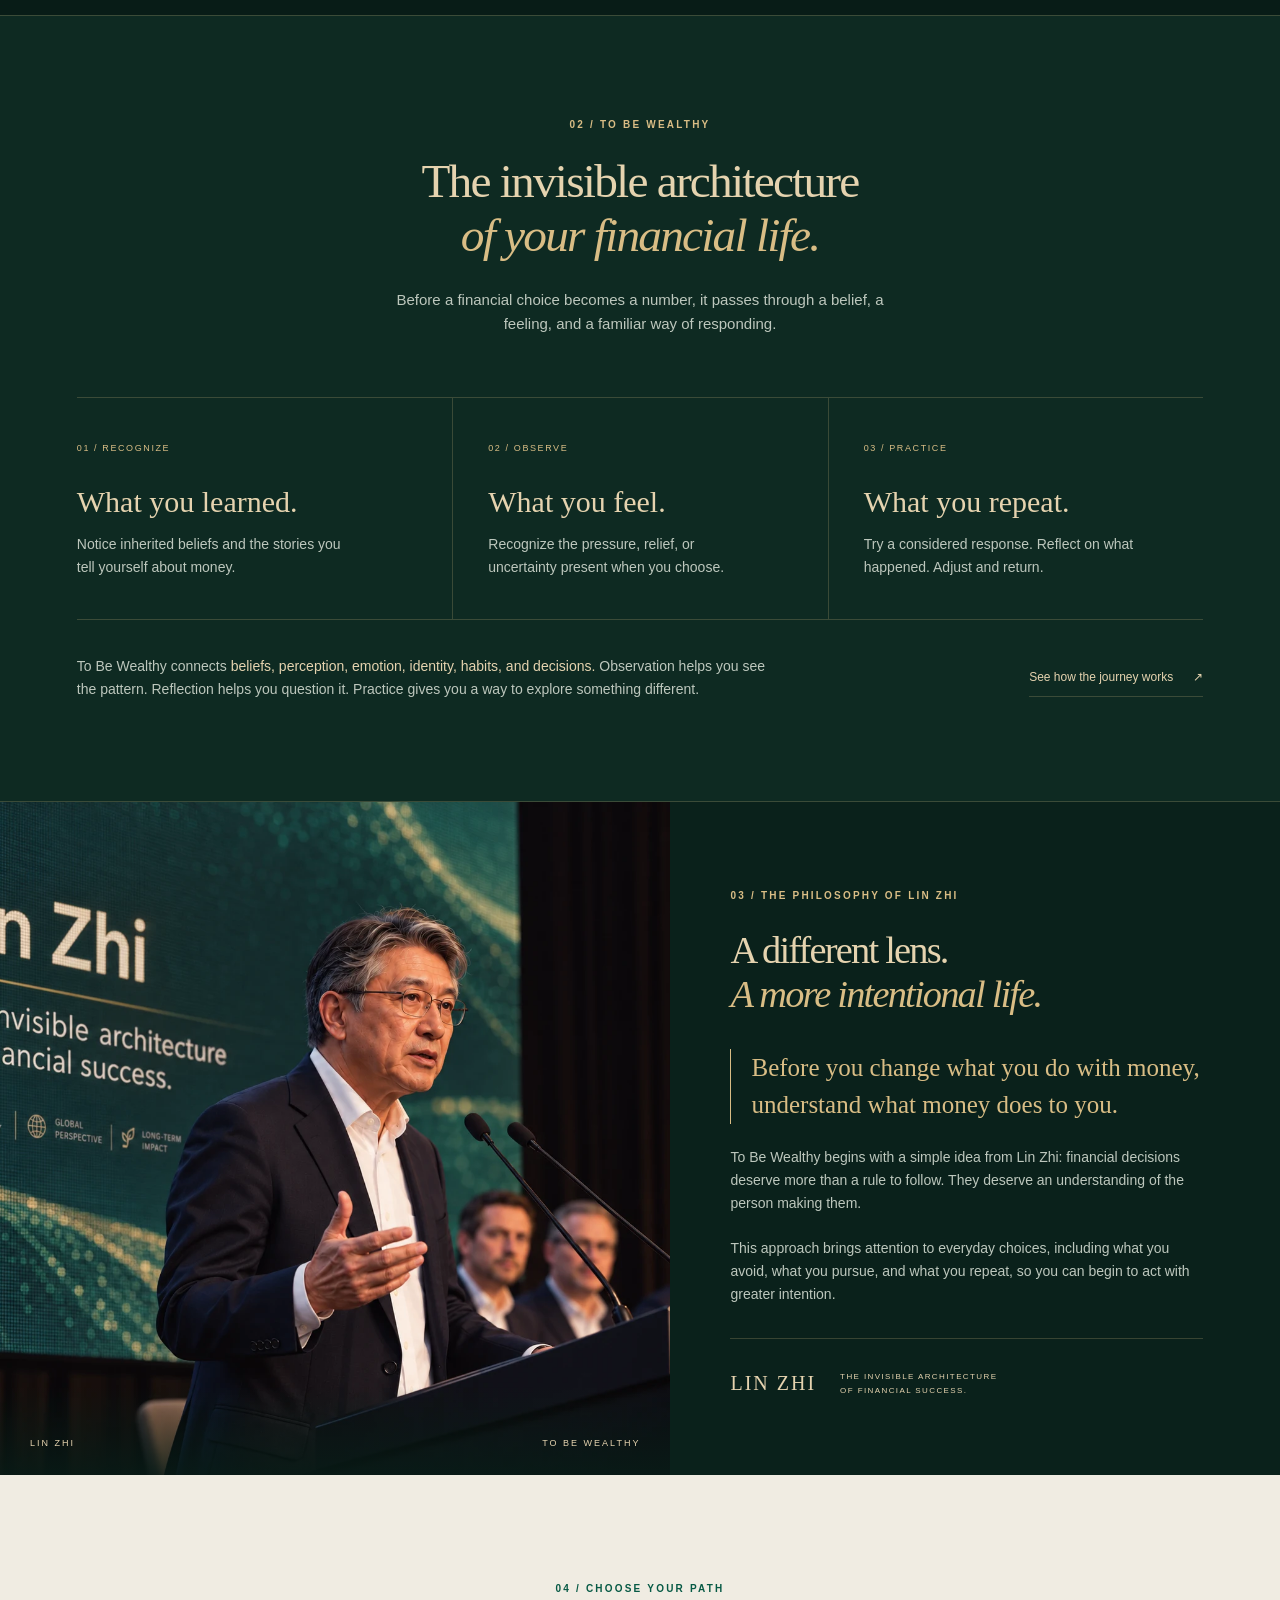
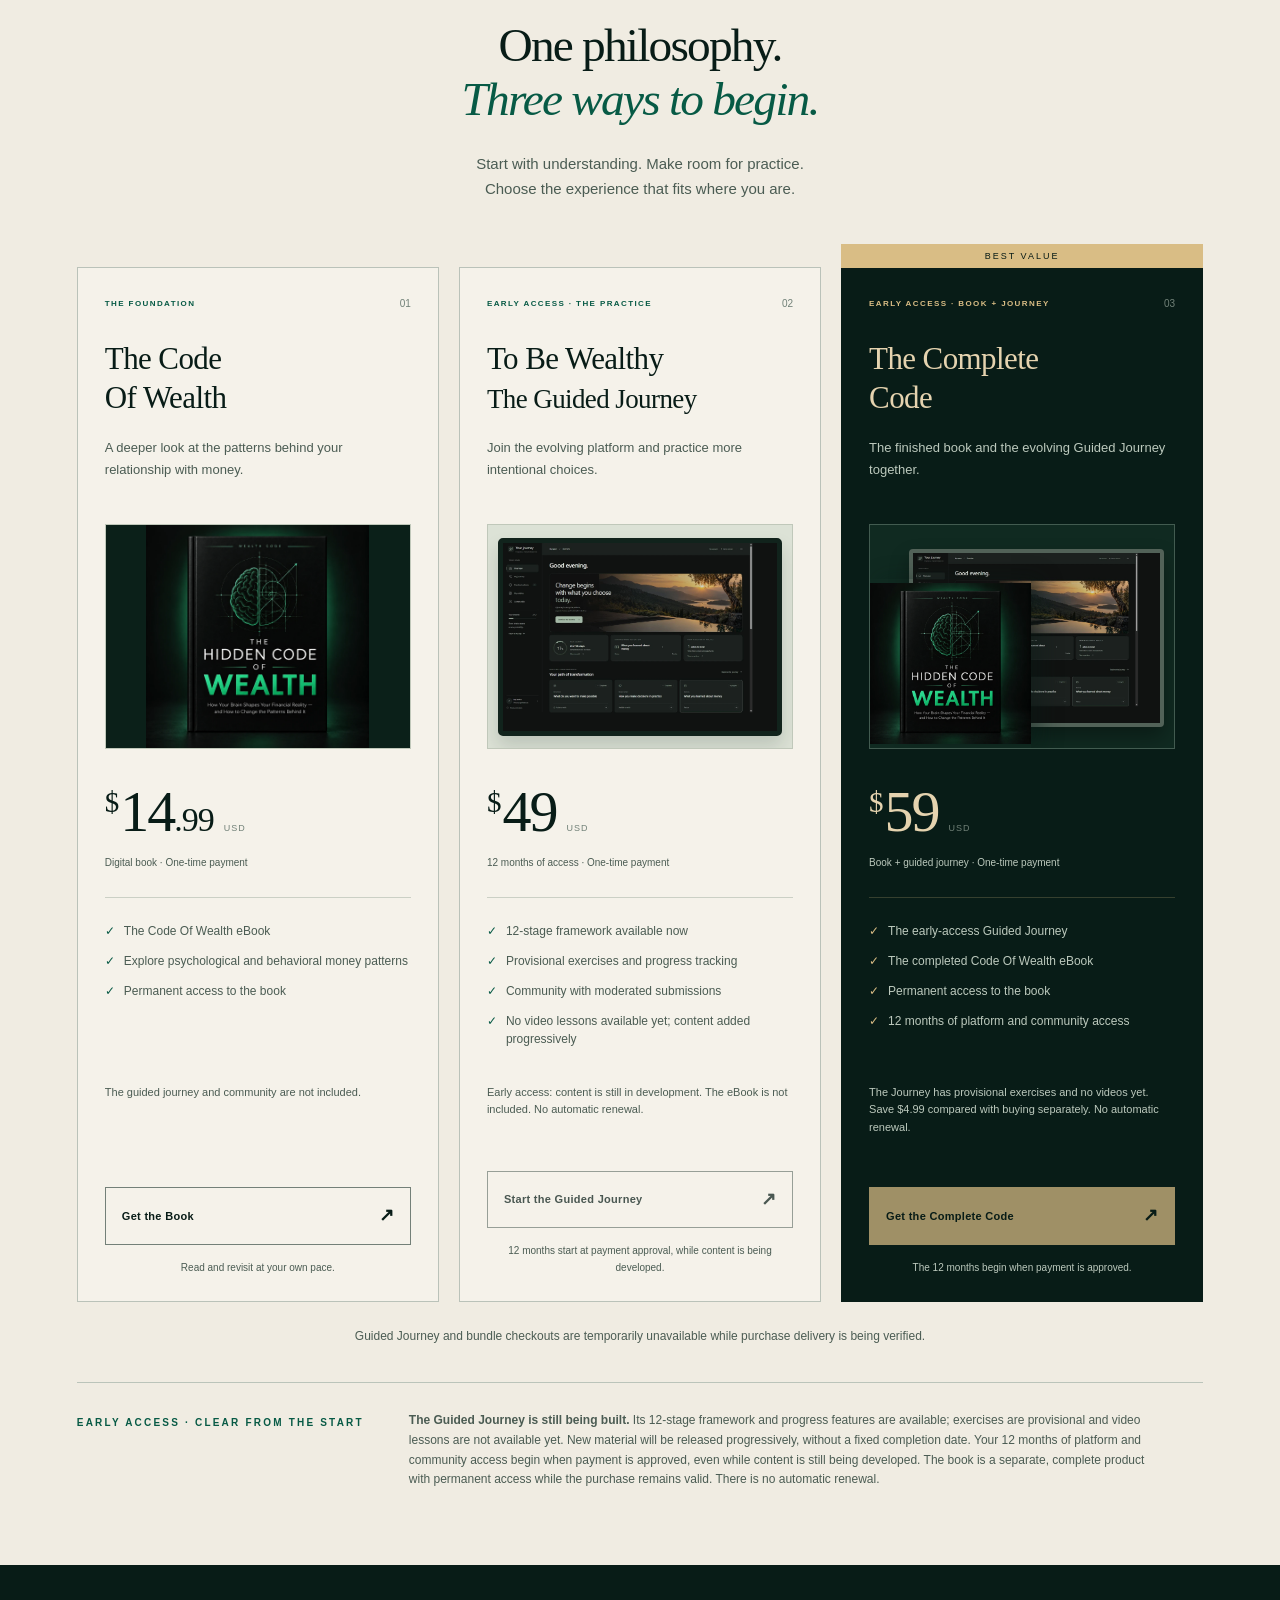
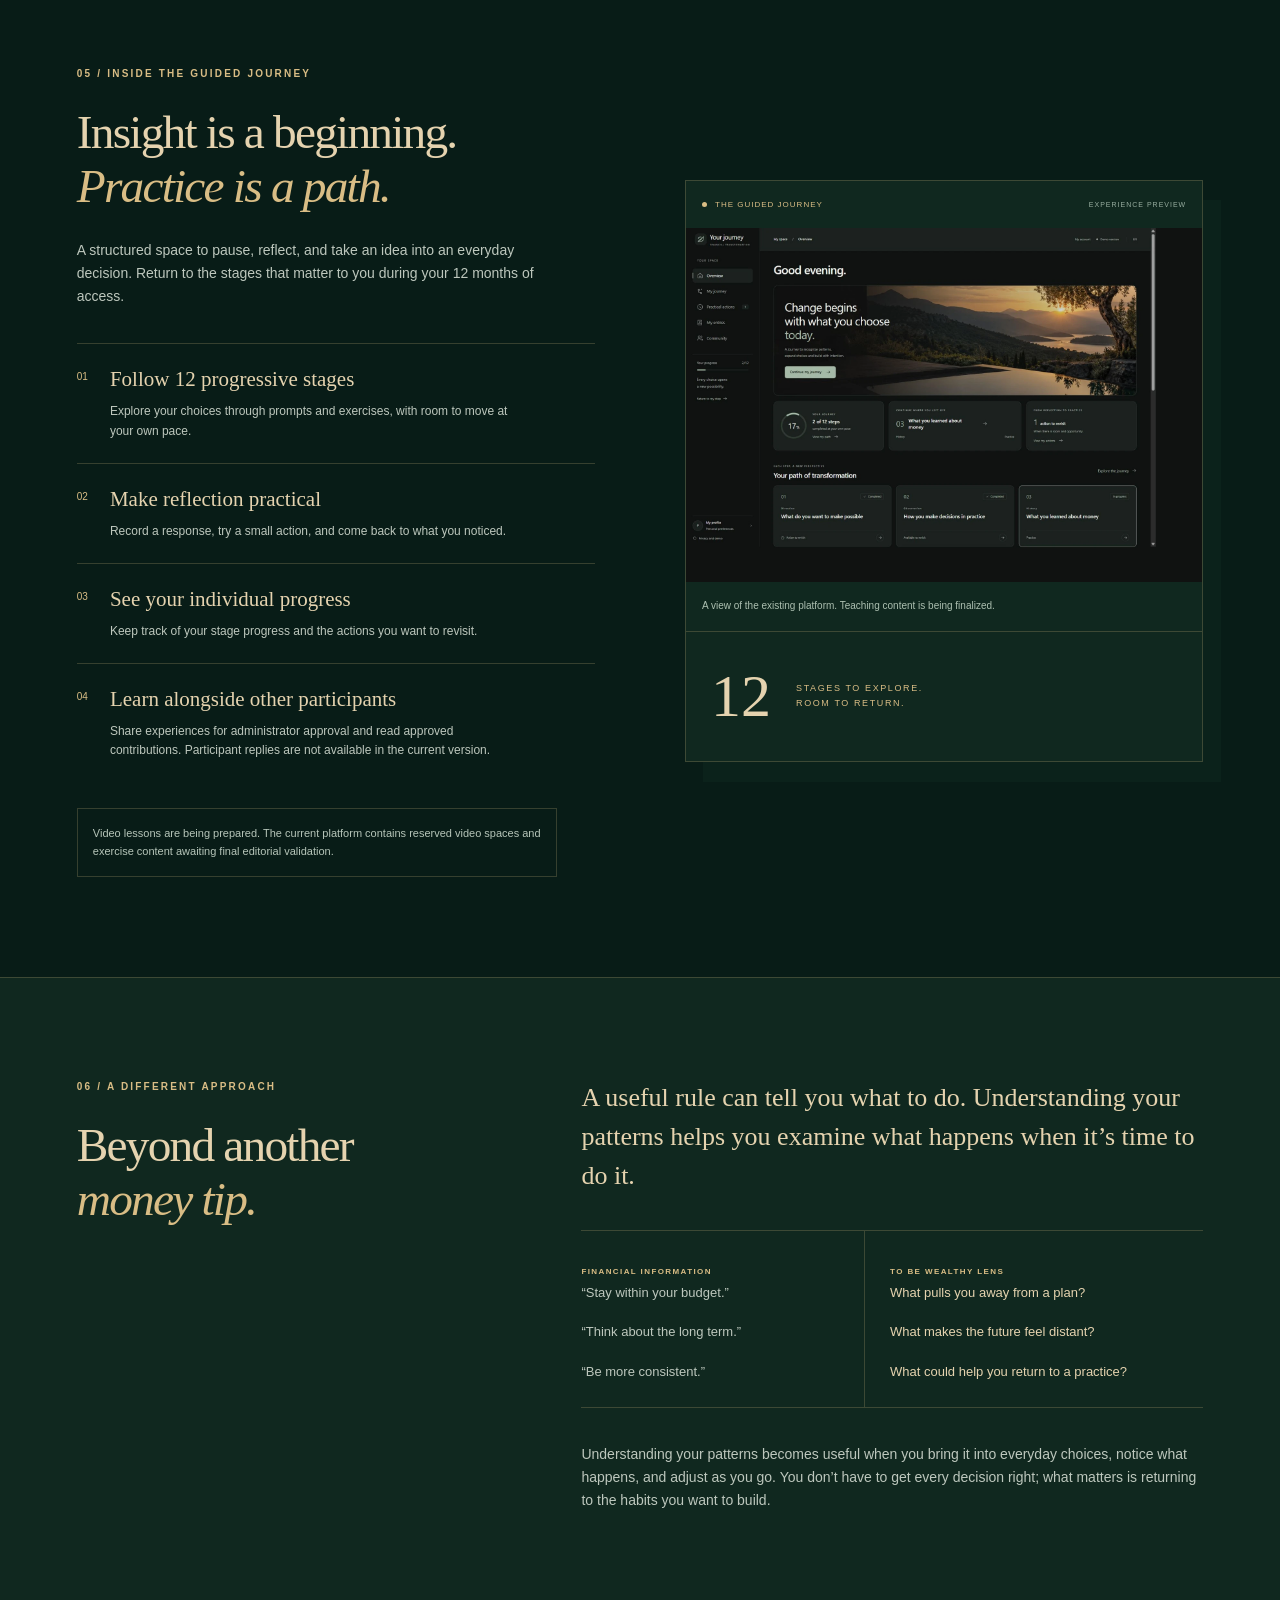
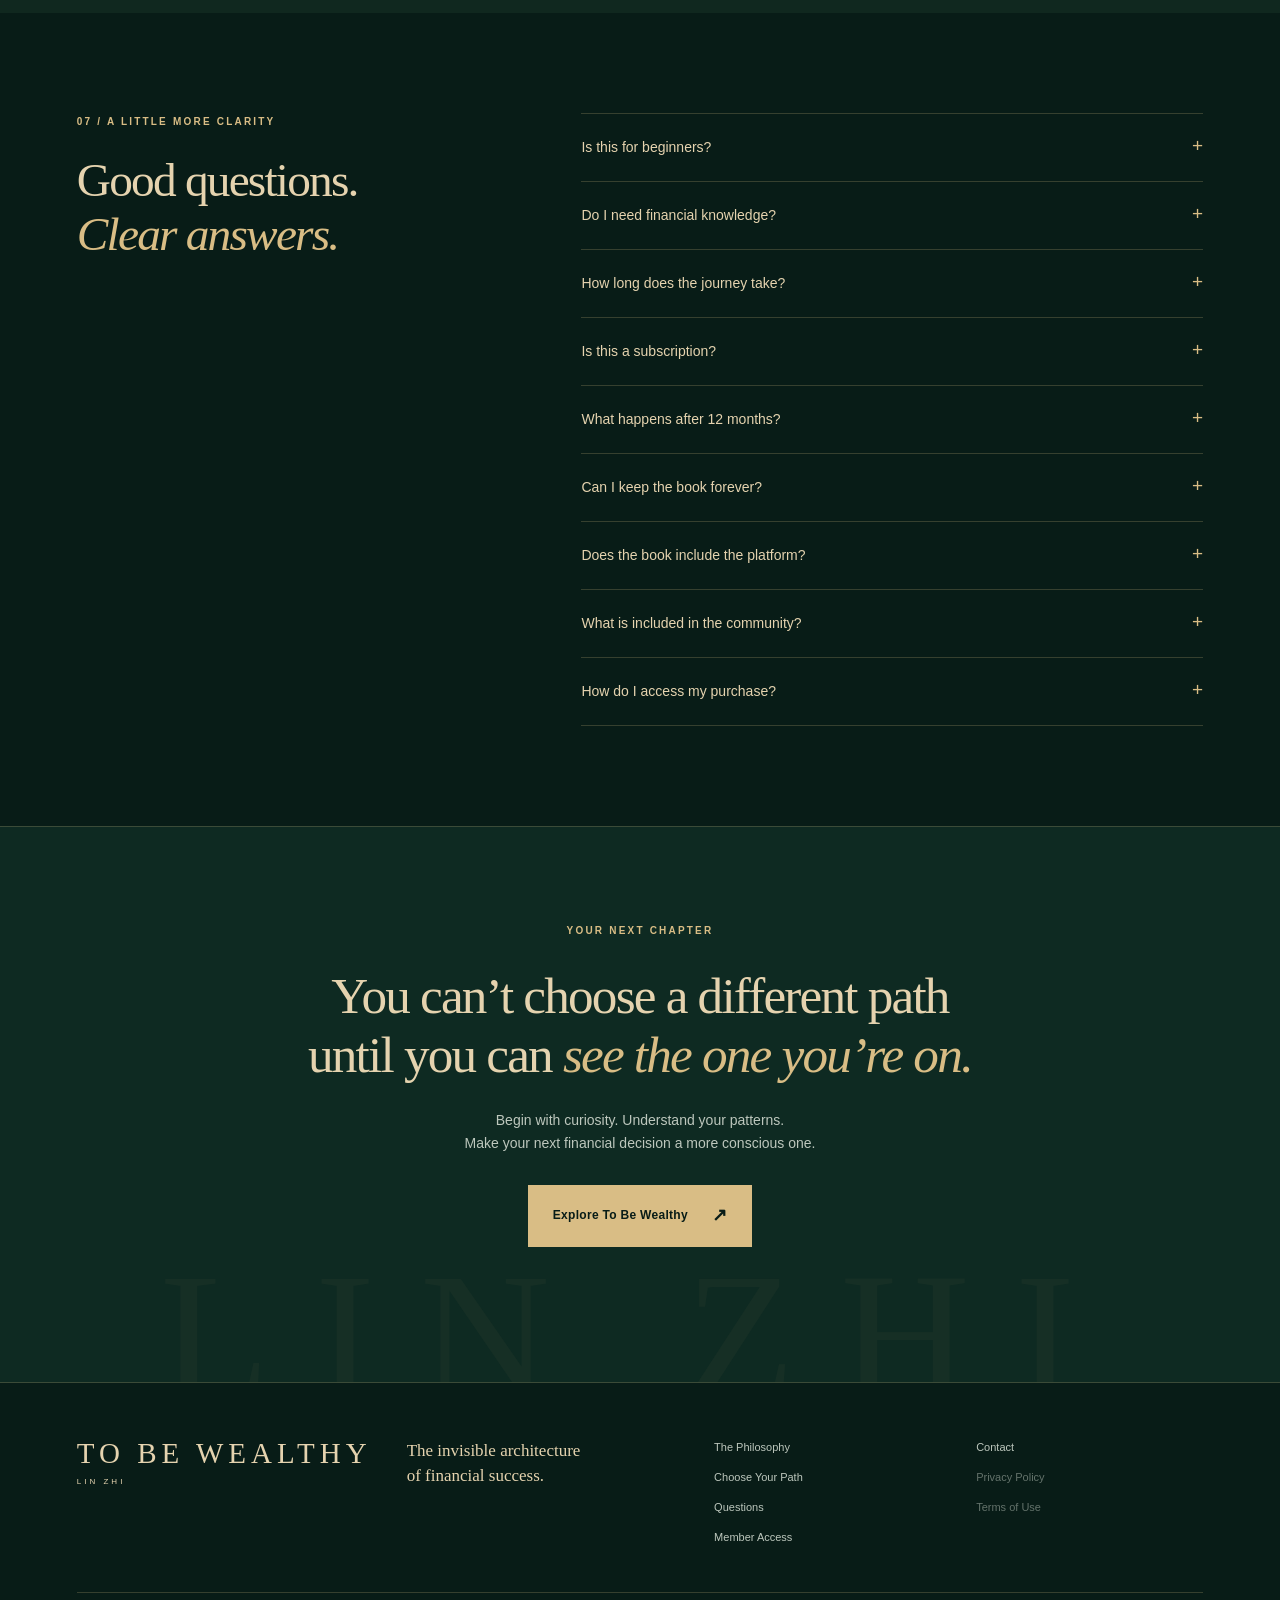
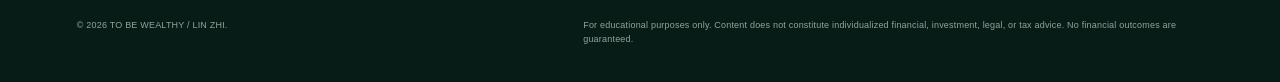
==== commit 91086491: "Open ebook checkout with Hotmart delivery guidance" ====
--- a/index.html
+++ b/index.html
@@ -81,7 +81,7 @@
         <article class="offer-card" data-offer-card="journey"><div class="offer-top"><span class="eyebrow">EARLY ACCESS · THE PRACTICE</span><span class="offer-number">02</span></div><h3>To Be Wealthy<br><span class="offer-subtitle">The Guided Journey</span></h3><p class="offer-description">Join the evolving platform and practice more intentional choices.</p><div class="product-visual platform-visual"><div class="product-screen"><img src="assets/preview-dashboard-en.webp" width="1400" height="950" alt="The Guided Journey platform in English" loading="lazy"></div></div><p class="price"><span class="currency">$</span>49<span class="usd">USD</span></p><p class="payment-note">12 months of access · One-time payment</p><ul><li>12-stage framework available now</li><li>Provisional exercises and progress tracking</li><li>Community with moderated submissions</li><li>No video lessons available yet; content added progressively</li></ul><p class="exclusion">Early access: content is still in development. The eBook is not included. No automatic renewal.</p><button class="button outline" data-offer="journey">Start the Guided Journey <span aria-hidden="true">↗</span></button><p class="access-note">12 months start at payment approval, while content is being developed.</p></article>
         <article class="offer-card best-value" data-offer-card="complete"><div class="value-badge">BEST VALUE</div><div class="offer-top"><span class="eyebrow">EARLY ACCESS · BOOK + JOURNEY</span><span class="offer-number">03</span></div><h3>The Complete<br>Code</h3><p class="offer-description">The finished book and the evolving Guided Journey together.</p><div class="product-visual bundle-visual"><div class="bundle-screen"><img src="assets/preview-dashboard-en.webp" width="1400" height="950" alt="The Complete Code includes the platform in English" loading="lazy"></div><img class="bundle-book" src="assets/wealth-book.webp" width="1000" height="1000" alt="and The Code Of Wealth digital book" loading="lazy"></div><p class="price"><span class="currency">$</span>59<span class="usd">USD</span></p><p class="payment-note">Book + guided journey · One-time payment</p><ul><li>The early-access Guided Journey</li><li>The completed Code Of Wealth eBook</li><li>Permanent access to the book</li><li>12 months of platform and community access</li></ul><p class="exclusion">The Journey has provisional exercises and no videos yet. Save $4.99 compared with buying separately. No automatic renewal.</p><button class="button gold" data-offer="complete">Get the Complete Code <span aria-hidden="true">↗</span></button><p class="access-note">The 12 months begin when payment is approved.</p></article>
       </div>
-      <p id="checkout-availability" class="availability" role="status">Checkout is temporarily unavailable while purchase delivery is being verified.</p>
+      <p id="checkout-availability" class="availability" role="status">Guided Journey and bundle checkouts are temporarily unavailable while purchase delivery is being verified.</p>
       <div class="offer-clarity"><span class="eyebrow">EARLY ACCESS · CLEAR FROM THE START</span><p><strong>The Guided Journey is still being built.</strong> Its 12-stage framework and progress features are available; exercises are provisional and video lessons are not available yet. New material will be released progressively, without a fixed completion date. Your 12 months of platform and community access begin when payment is approved, even while content is still being developed. The book is a separate, complete product with permanent access while the purchase remains valid. There is no automatic renewal.</p></div>
     </section>
 
@@ -101,7 +101,7 @@
       <details><summary>Can I keep the book forever?<span aria-hidden="true">+</span></summary><p>The Book and Complete Code options include permanent access to the digital book. A refunded or charged-back purchase does not retain access. The standalone Guided Journey does not include the book.</p></details>
       <details><summary>Does the book include the platform?<span aria-hidden="true">+</span></summary><p>No. The $14.99 book purchase includes only the eBook. Choose the $49 Guided Journey for the platform, or the $59 Complete Code for both the book and the journey.</p></details>
       <details><summary>What is included in the community?<span aria-hidden="true">+</span></summary><p>You can submit your experiences for administrator approval and read approved participant contributions. Publications are moderated. Participant replies, direct messages, and comments are not available in the current version.</p></details>
-      <details><summary>How do I access my purchase?<span aria-hidden="true">+</span></summary><p>Once purchasing is available, payment will take place through Hotmart. After payment approval, access instructions are sent to the email address used at checkout. Sign in with that same email address and enter the access code sent to you. A pending payment does not unlock content.</p></details>
+      <details><summary>How do I access my purchase?<span aria-hidden="true">+</span></summary><p>The eBook is delivered through your Hotmart purchase library after payment approval; the book alone does not include a TO BE WEALTHY platform account. When Guided Journey sales open, platform access instructions will be sent to the email used at checkout. A pending payment does not unlock content.</p></details>
     </div></section>
 
     <section class="final-section section-wrap" aria-labelledby="final-title"><p class="eyebrow">YOUR NEXT CHAPTER</p><h2 id="final-title">You can’t choose a different path <br>until you can <em>see the one you’re on.</em></h2><p>Begin with curiosity. Understand your patterns.<br>Make your next financial decision a more conscious one.</p><a class="button gold" href="#offers">Explore To Be Wealthy <span aria-hidden="true">↗</span></a><span class="final-wordmark" aria-hidden="true">LIN ZHI</span></section>
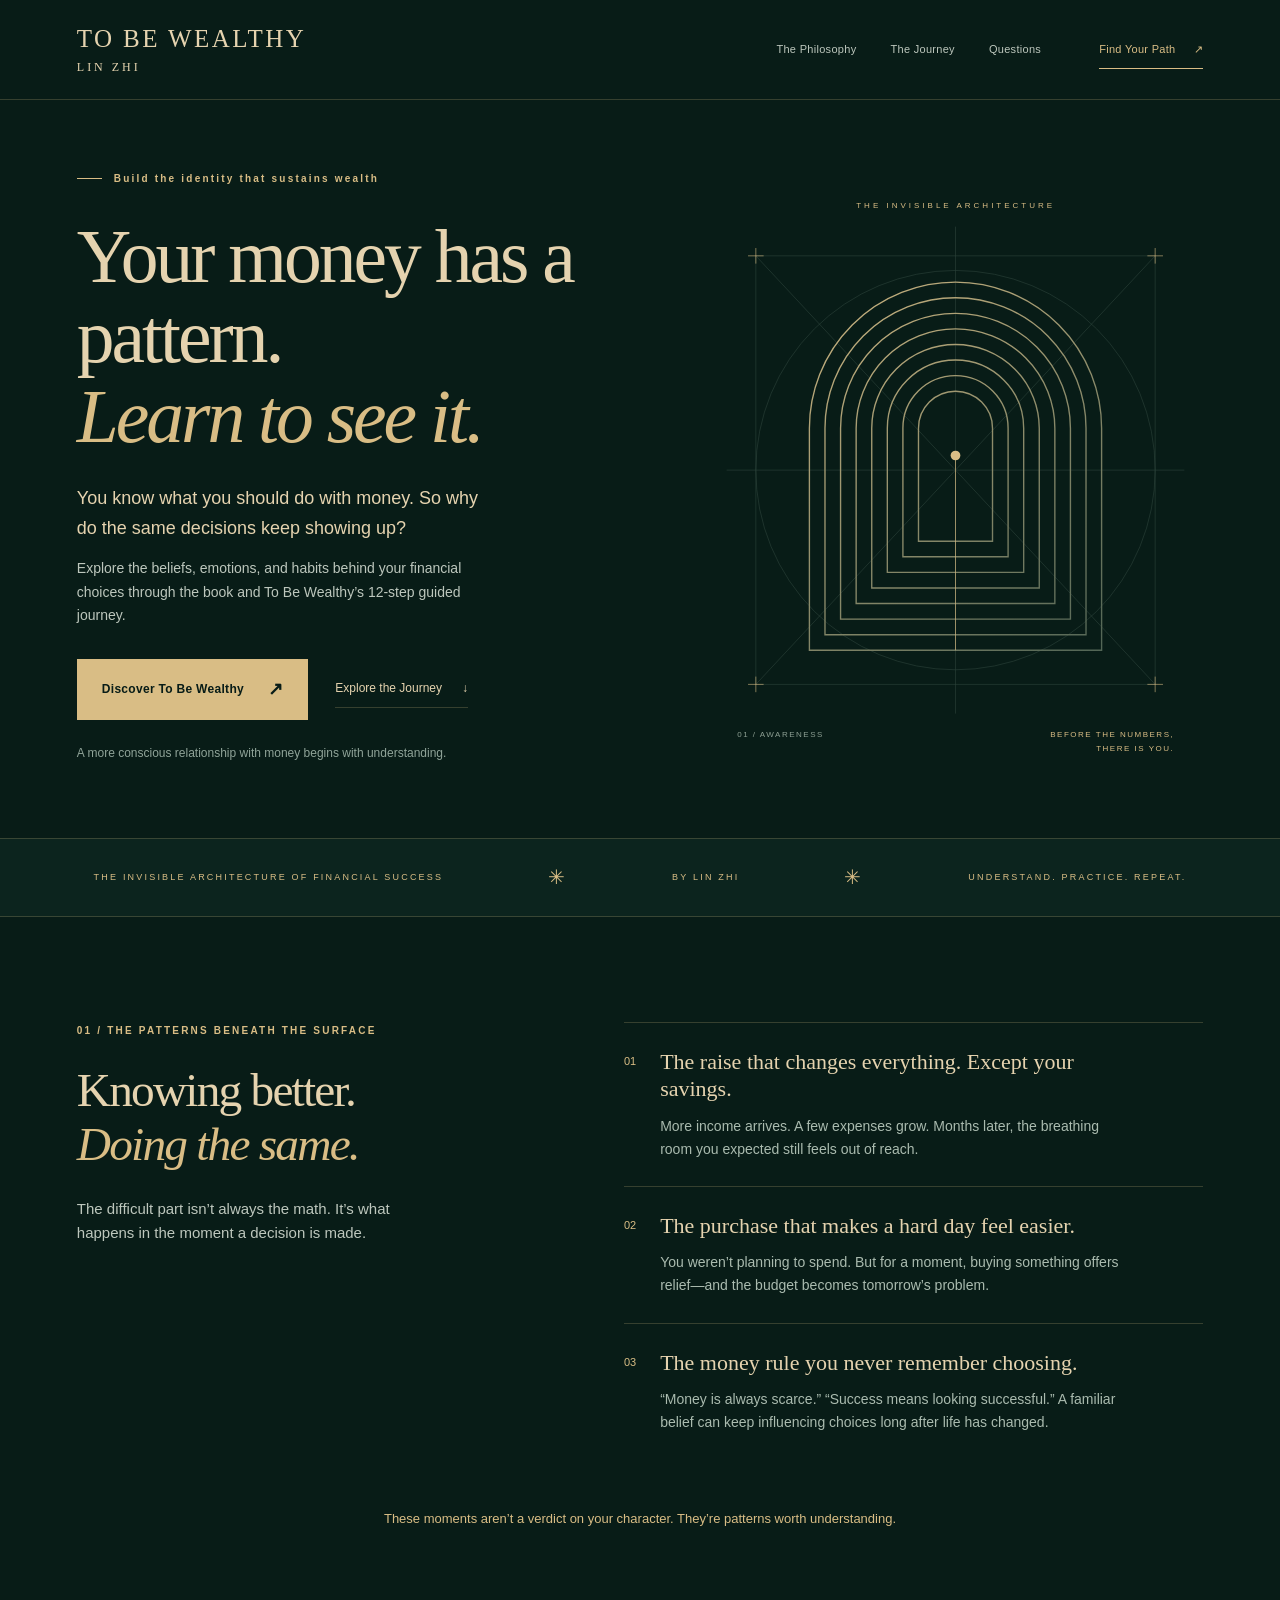
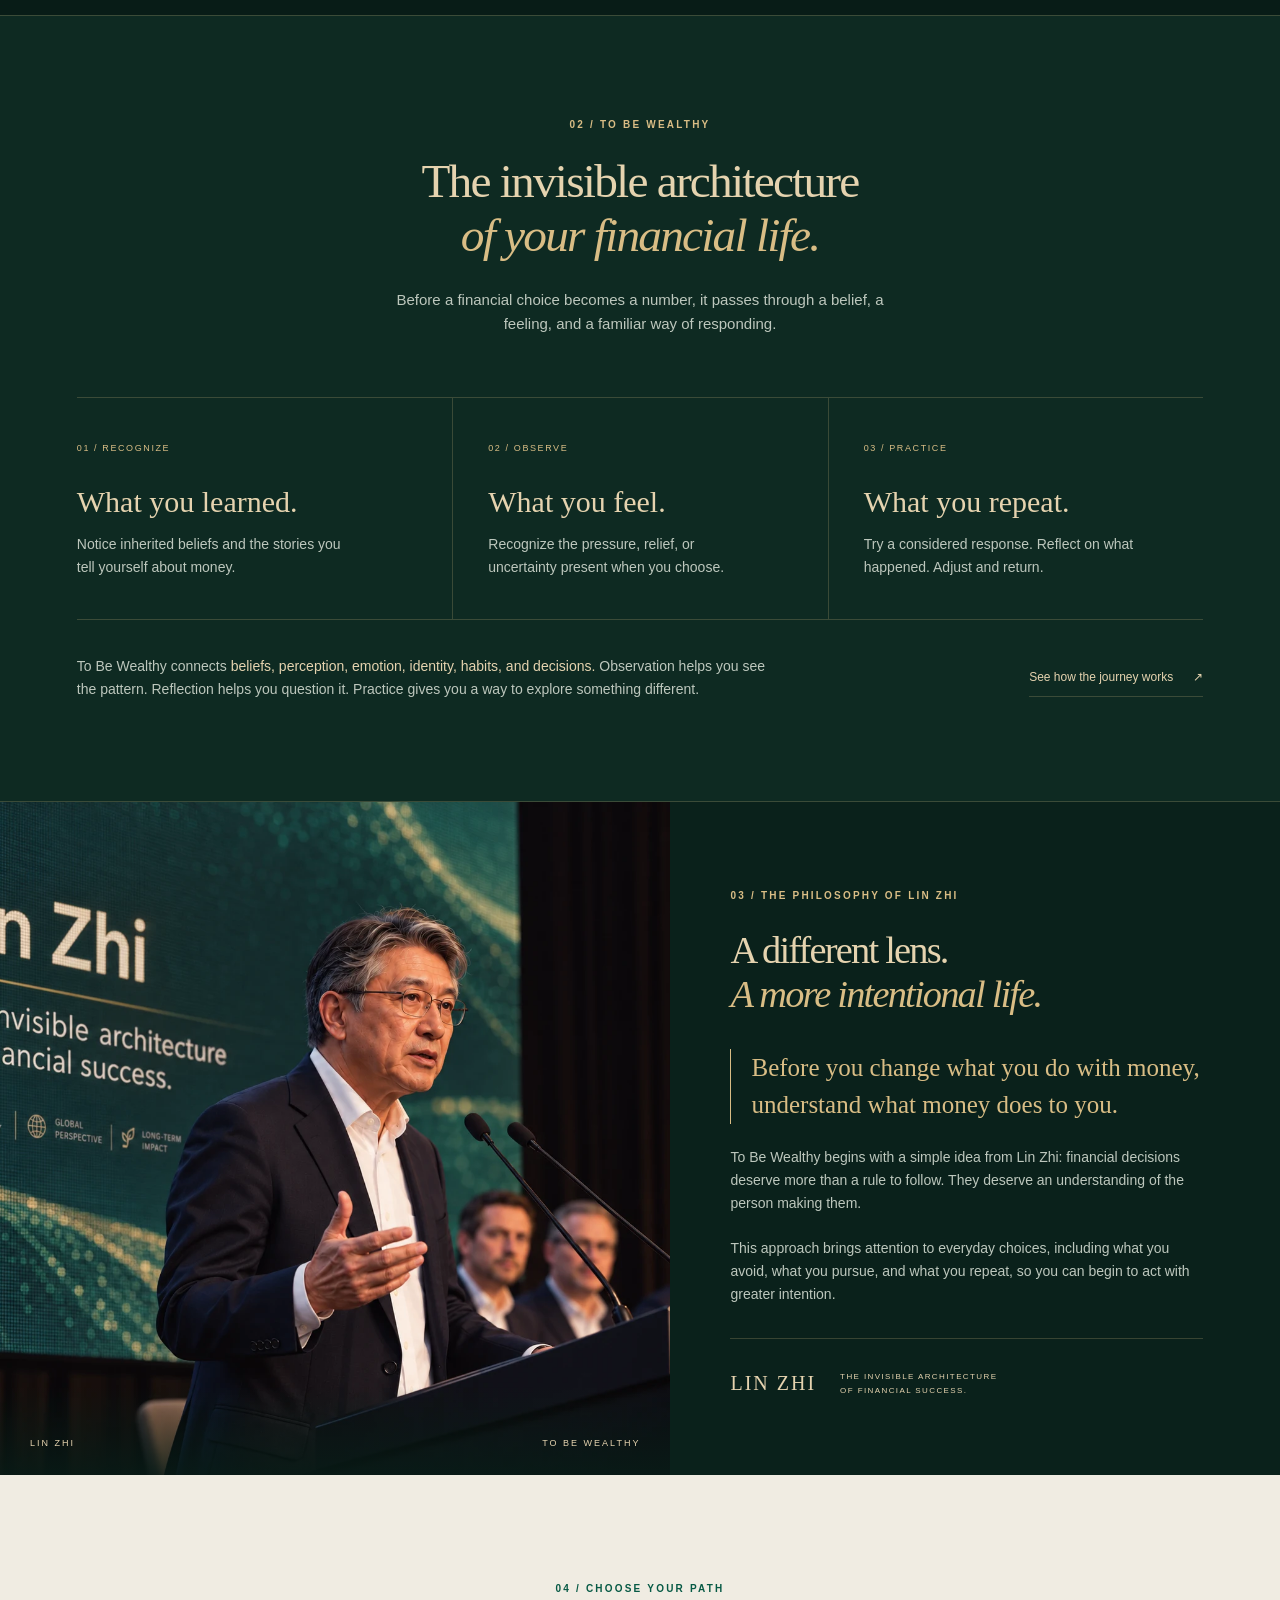
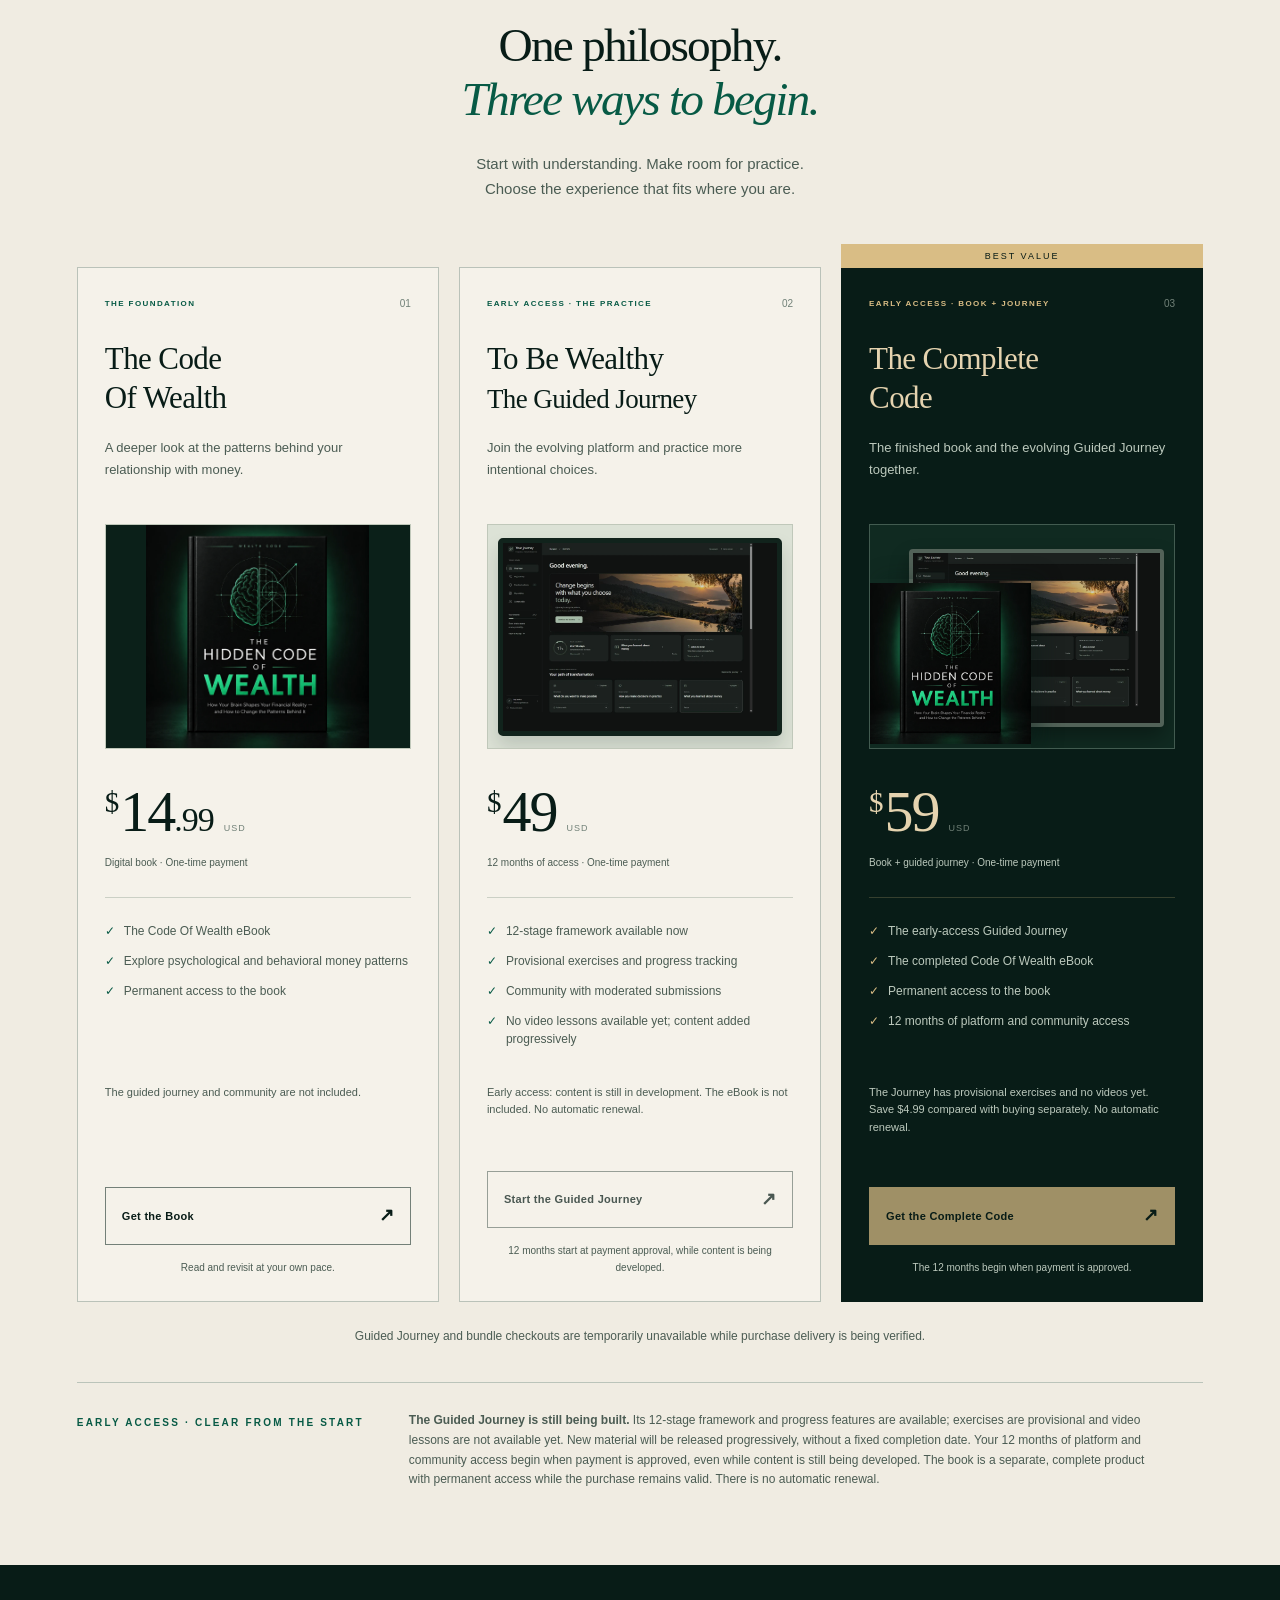
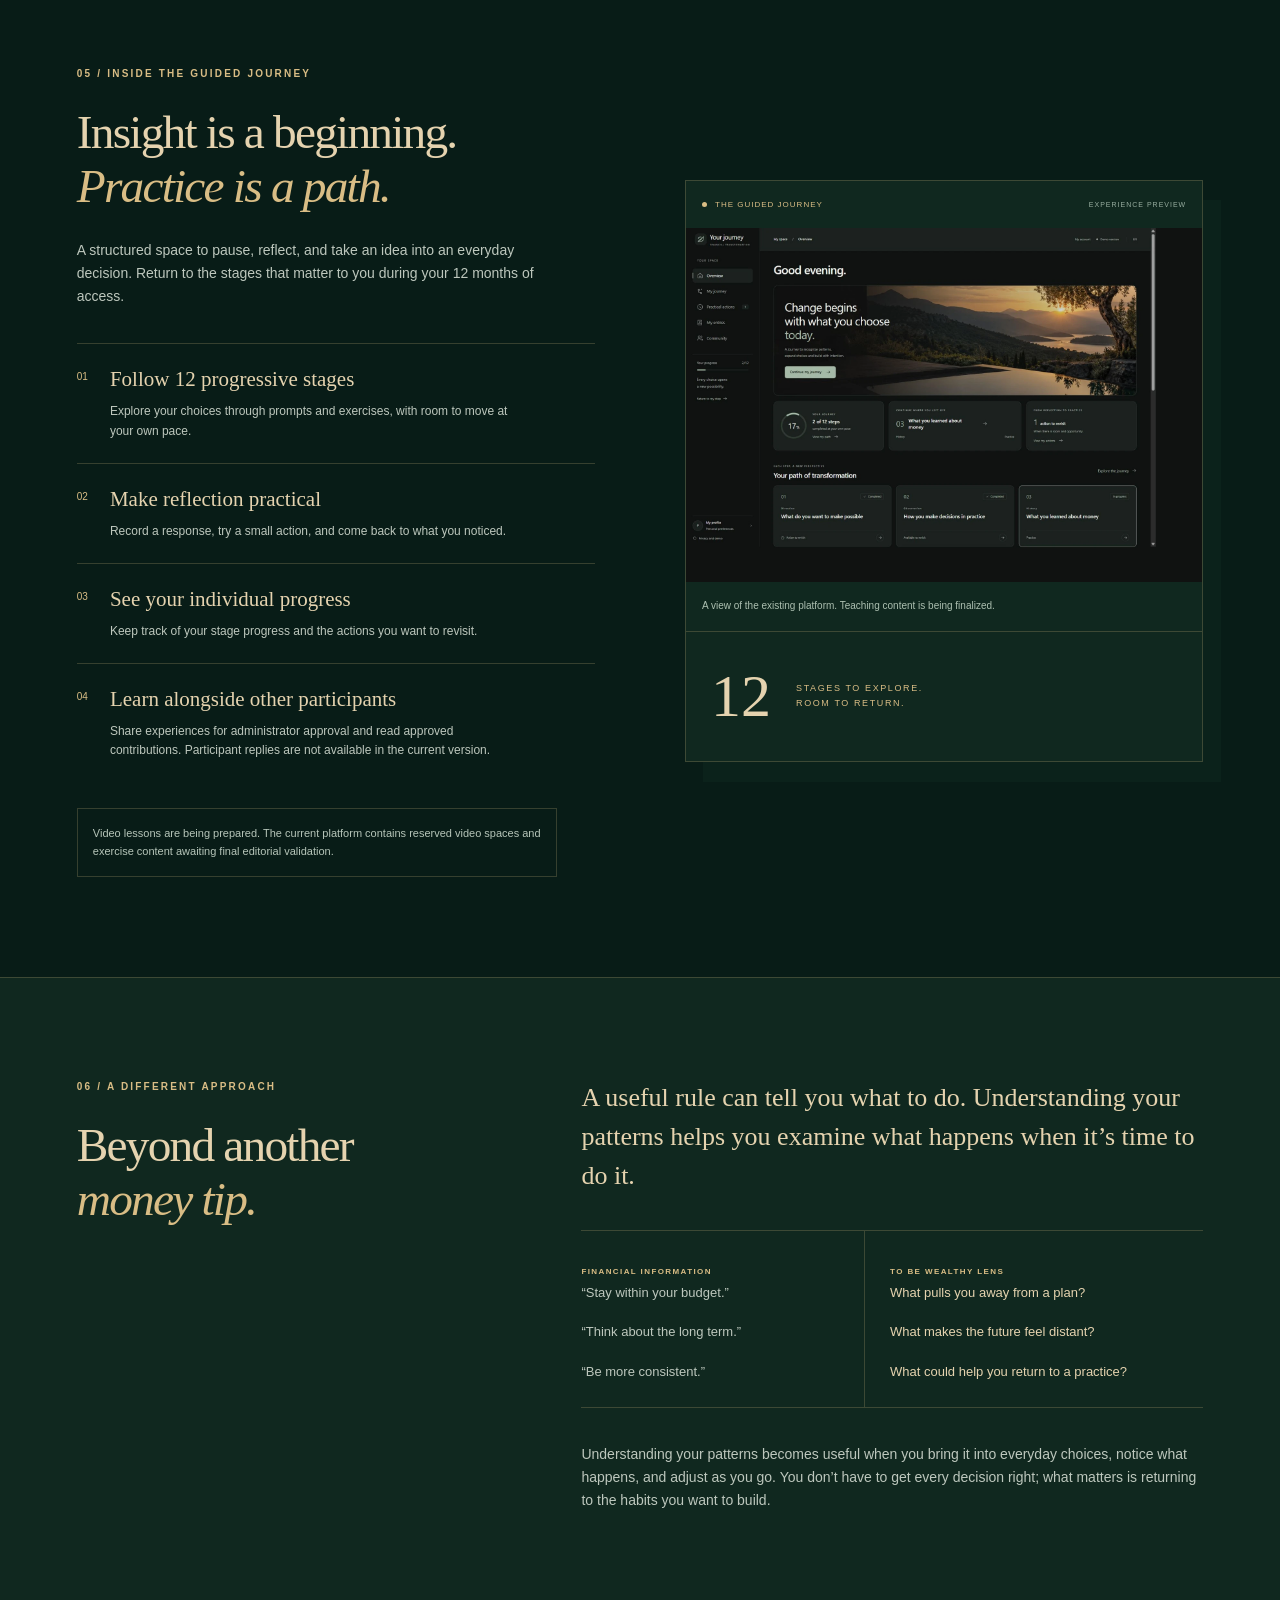
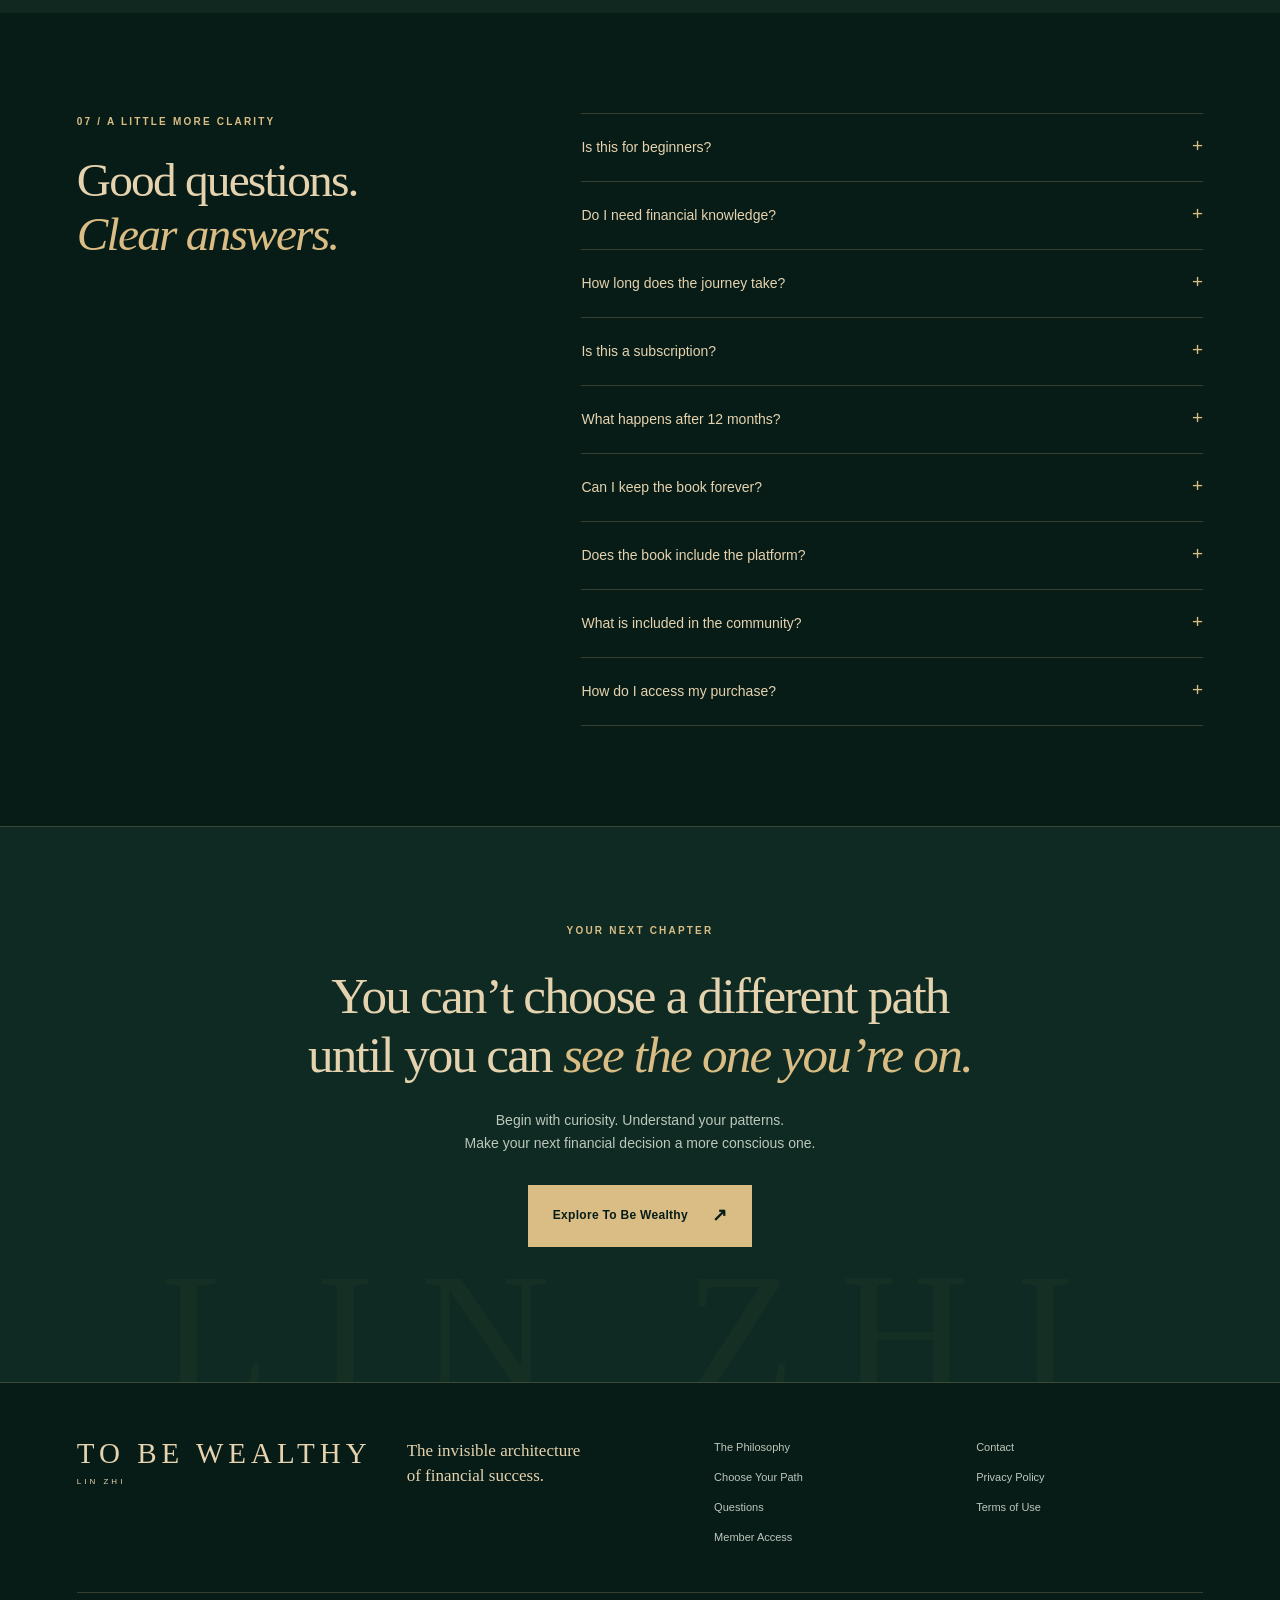
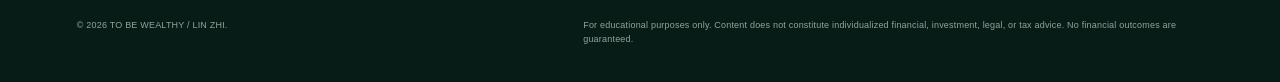
==== commit 168b36eb: "Publish privacy and terms for product sales" ====
--- a/index.html
+++ b/index.html
@@ -18,7 +18,7 @@
   <meta name="twitter:image" content="https://lin-zhi-wealth-code.carolinecrc.chatgpt.site/assets/lin-zhi-stage.webp">
   <link rel="icon" href="assets/wealth-mark.svg" type="image/svg+xml">
   <link rel="stylesheet" href="src/wealth.css">
-  <script type="module" src="src/wealth.js"></script>
+  <script type="module" src="src/wealth.js?v=20261016-legal"></script>
 </head>
 <body>
   <a class="skip-link" href="#main">Skip to content</a>
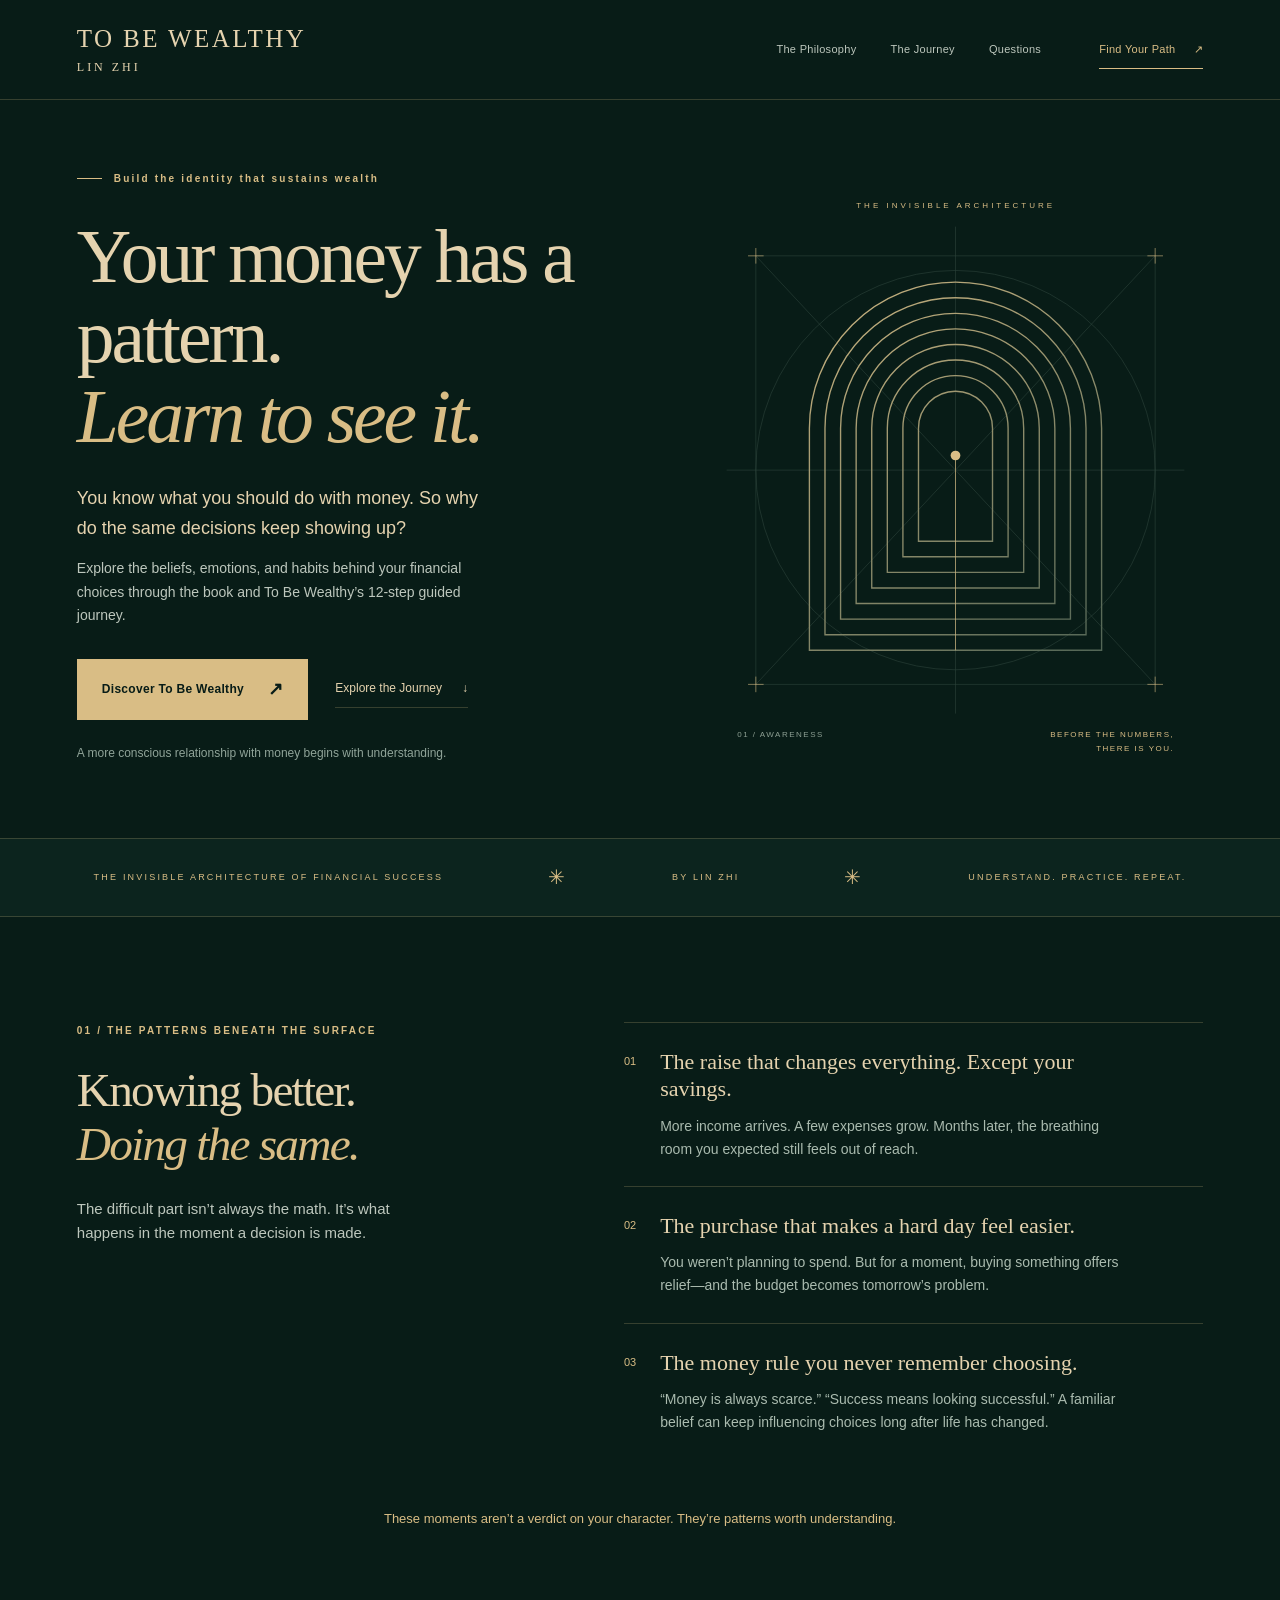
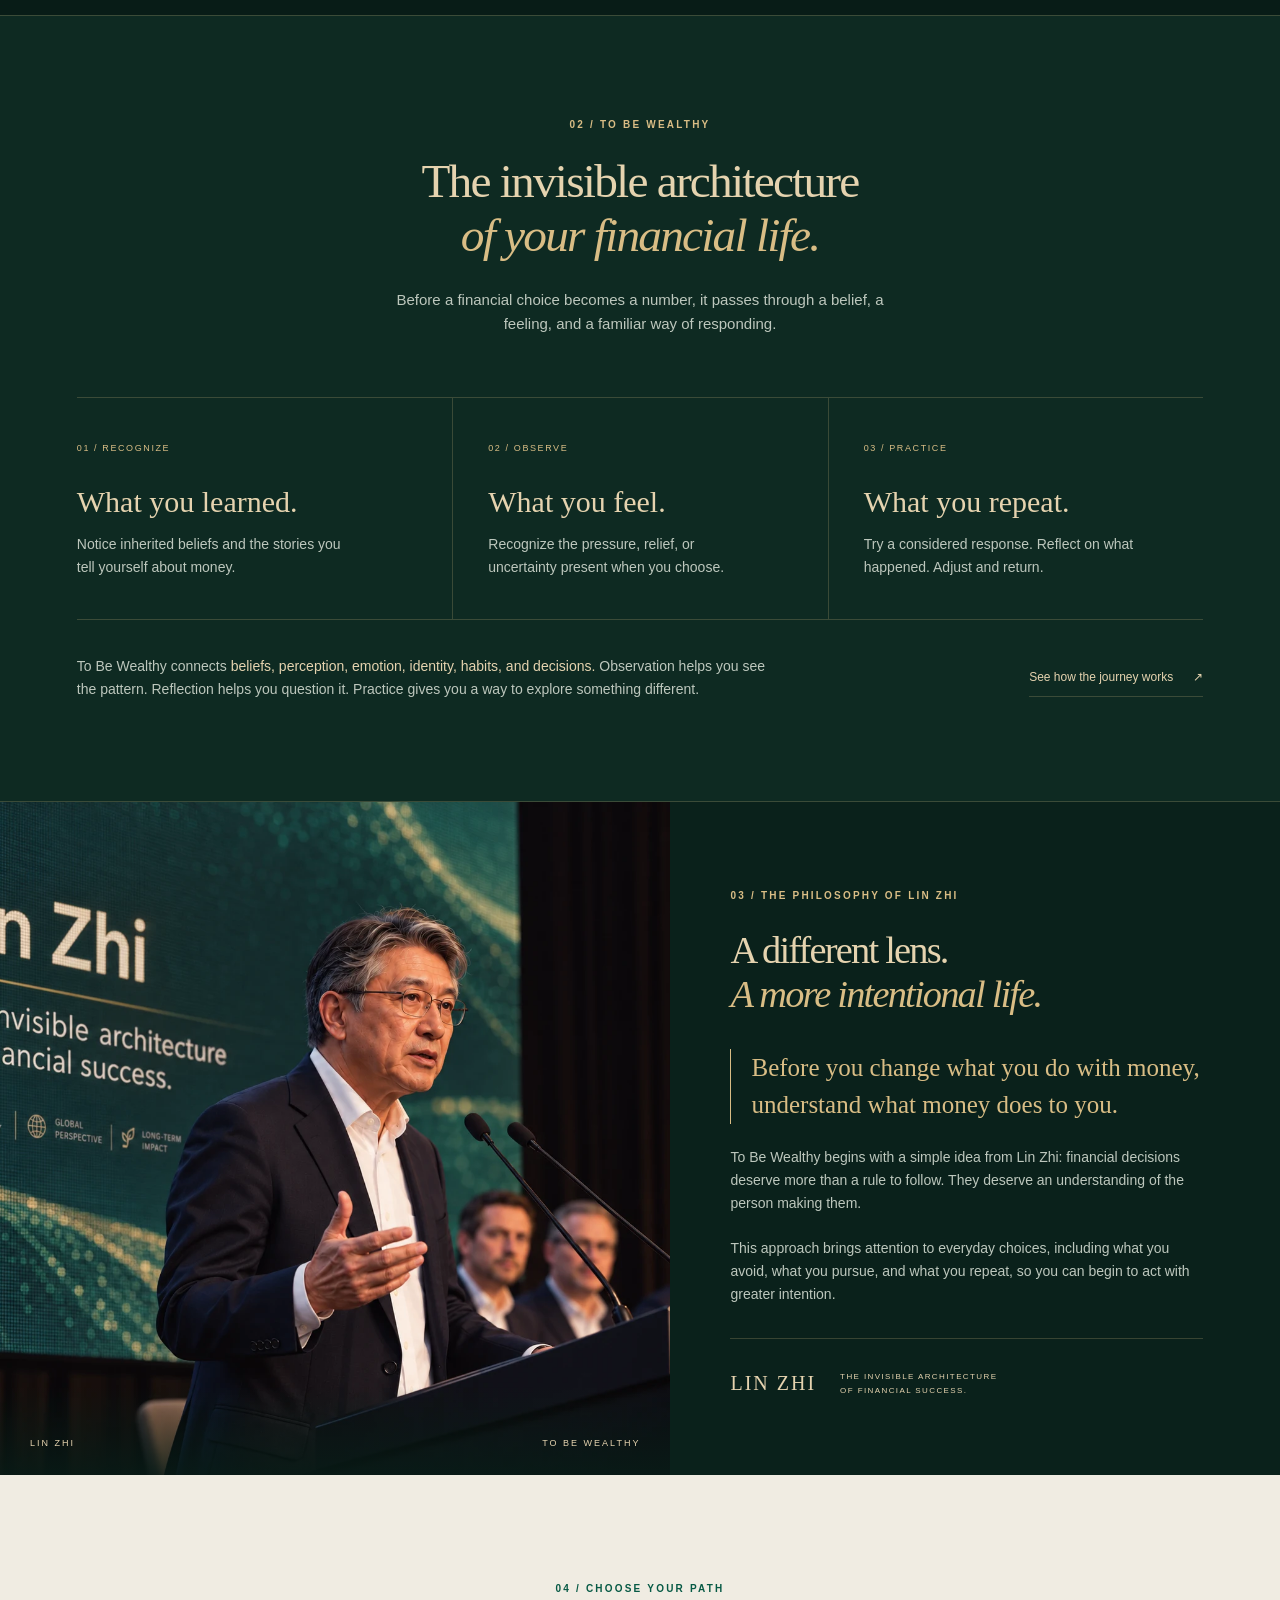
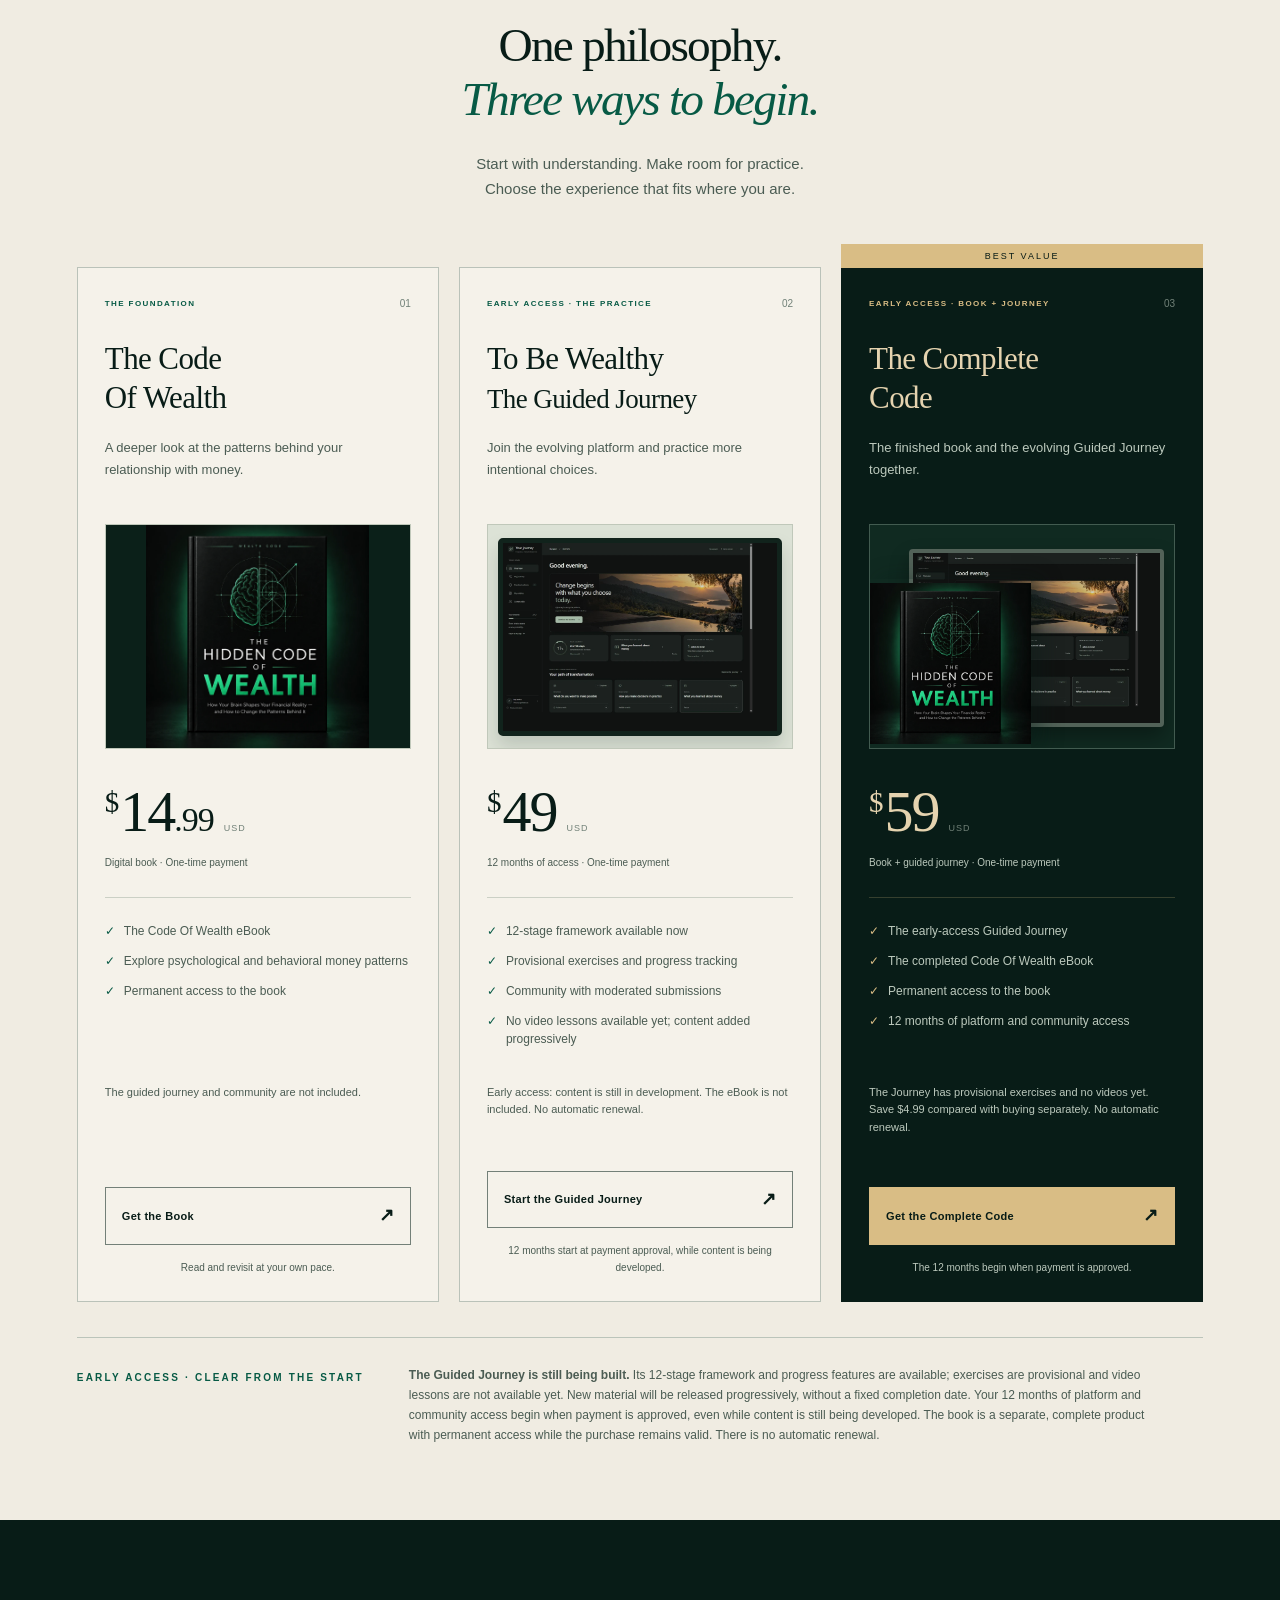
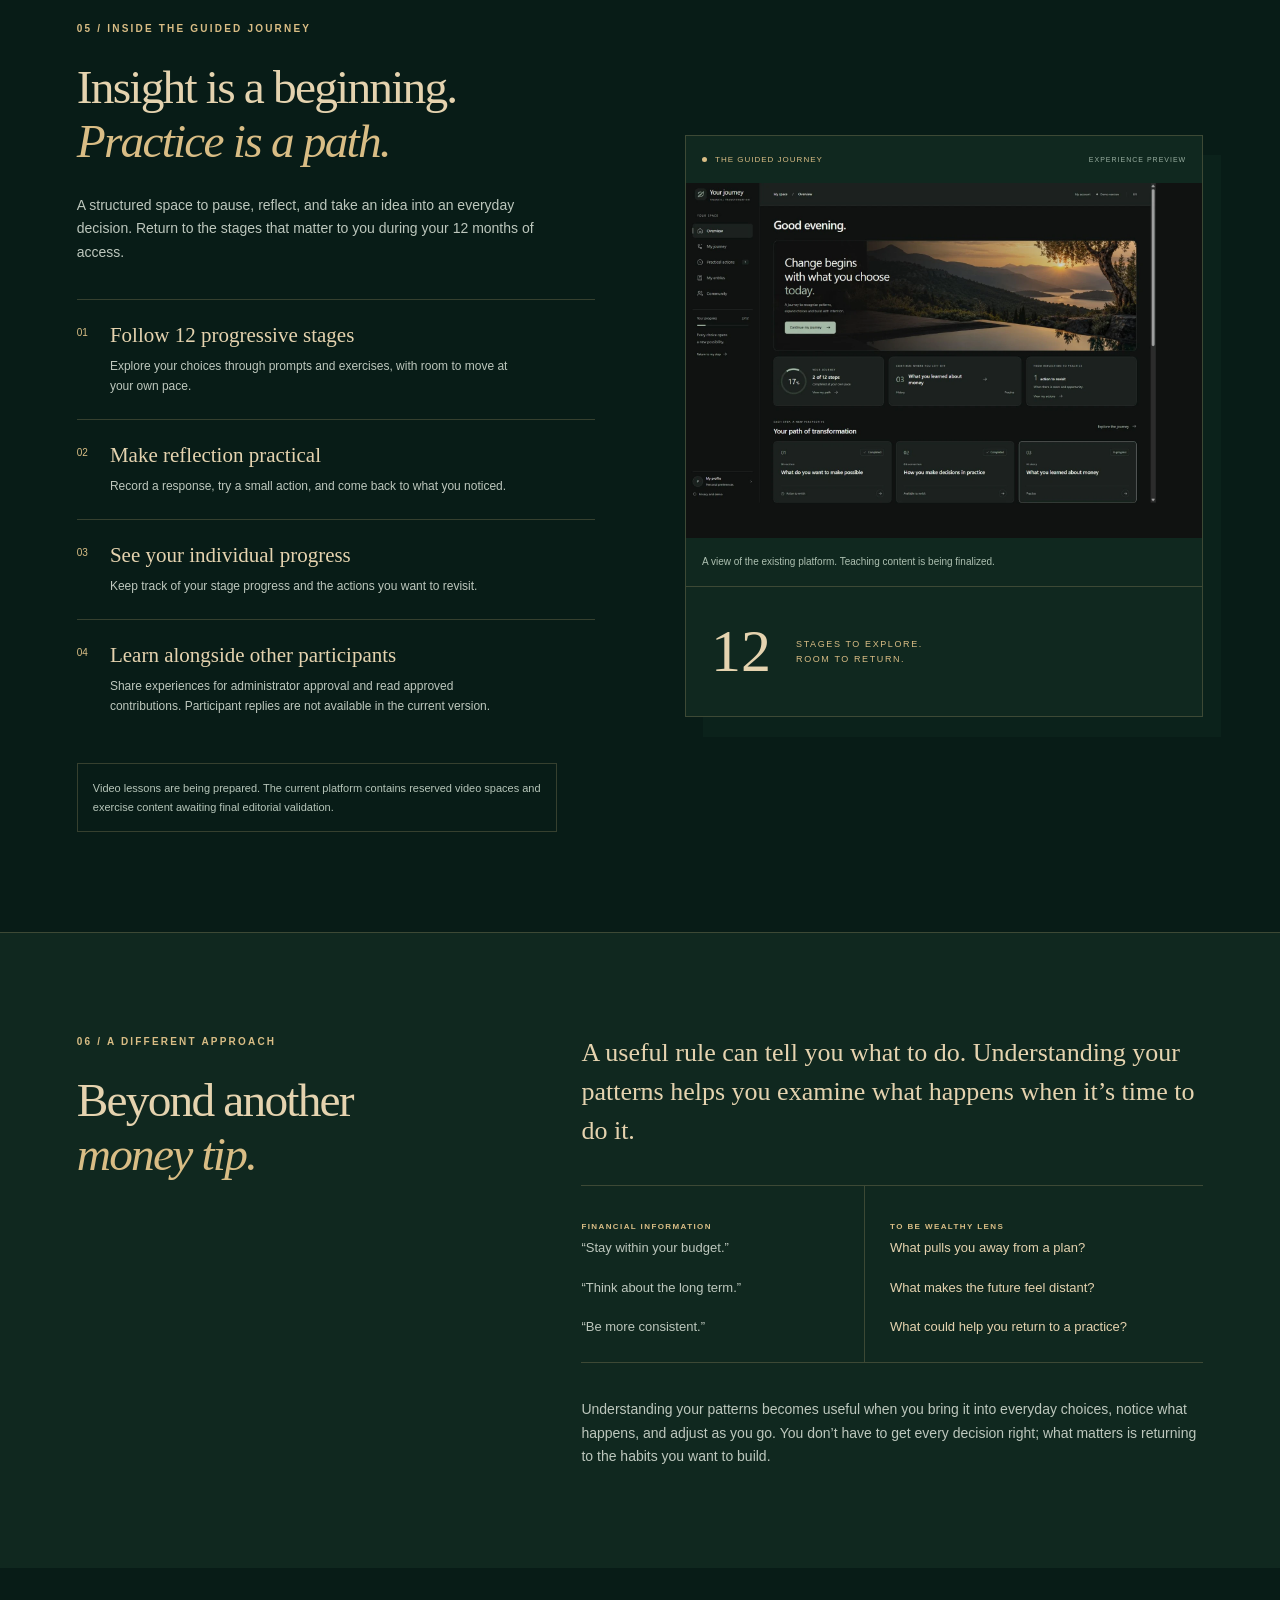
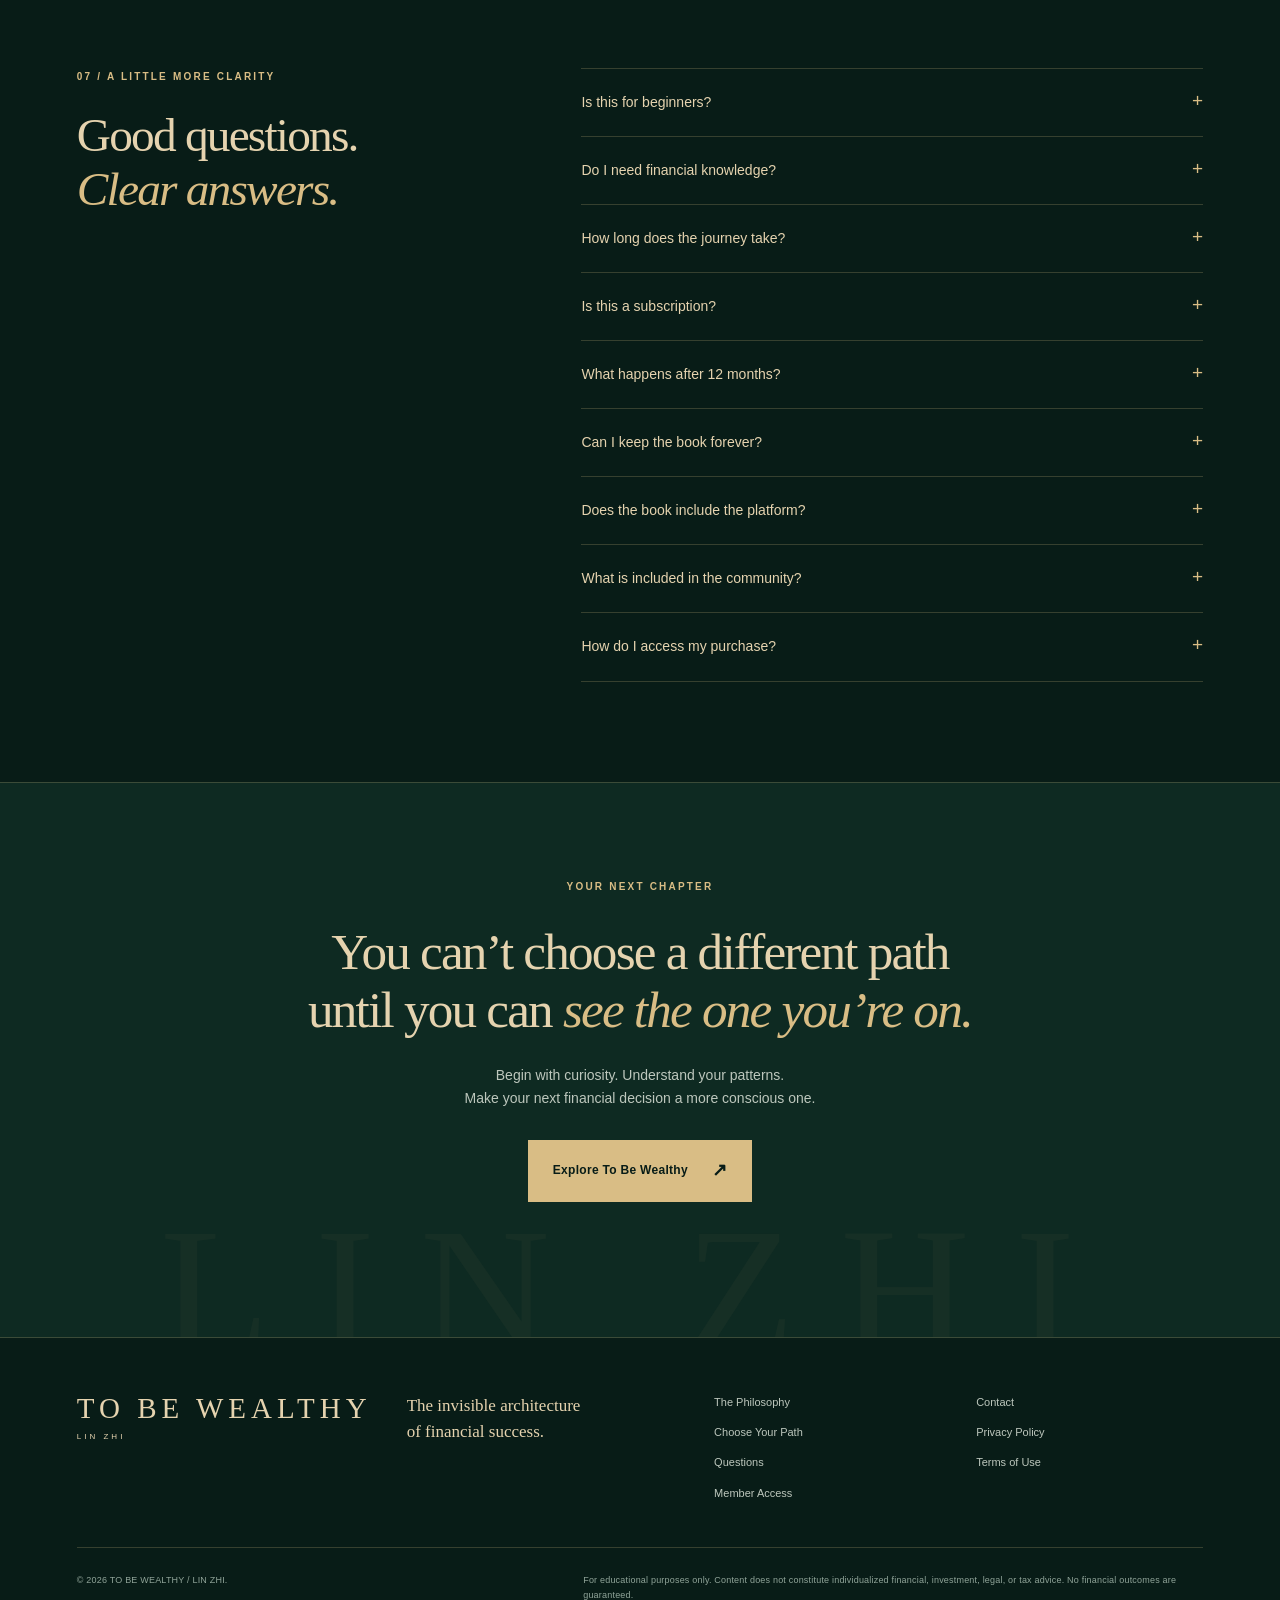
==== commit d76e05b5: "Open early access Journey and bundle checkouts" ====
--- a/index.html
+++ b/index.html
@@ -18,7 +18,7 @@
   <meta name="twitter:image" content="https://lin-zhi-wealth-code.carolinecrc.chatgpt.site/assets/lin-zhi-stage.webp">
   <link rel="icon" href="assets/wealth-mark.svg" type="image/svg+xml">
   <link rel="stylesheet" href="src/wealth.css">
-  <script type="module" src="src/wealth.js?v=20261016-legal"></script>
+  <script type="module" src="src/wealth.js?v=20261018-live"></script>
 </head>
 <body>
   <a class="skip-link" href="#main">Skip to content</a>
@@ -101,7 +101,7 @@
       <details><summary>Can I keep the book forever?<span aria-hidden="true">+</span></summary><p>The Book and Complete Code options include permanent access to the digital book. A refunded or charged-back purchase does not retain access. The standalone Guided Journey does not include the book.</p></details>
       <details><summary>Does the book include the platform?<span aria-hidden="true">+</span></summary><p>No. The $14.99 book purchase includes only the eBook. Choose the $49 Guided Journey for the platform, or the $59 Complete Code for both the book and the journey.</p></details>
       <details><summary>What is included in the community?<span aria-hidden="true">+</span></summary><p>You can submit your experiences for administrator approval and read approved participant contributions. Publications are moderated. Participant replies, direct messages, and comments are not available in the current version.</p></details>
-      <details><summary>How do I access my purchase?<span aria-hidden="true">+</span></summary><p>The eBook is delivered through your Hotmart purchase library after payment approval; the book alone does not include a TO BE WEALTHY platform account. When Guided Journey sales open, platform access instructions will be sent to the email used at checkout. A pending payment does not unlock content.</p></details>
+      <details><summary>How do I access my purchase?<span aria-hidden="true">+</span></summary><p>The eBook is delivered through your Hotmart purchase library after payment approval; the book alone does not include a TO BE WEALTHY platform account. Guided Journey and bundle buyers receive platform access instructions at the email used at checkout after payment approval. A pending payment does not unlock content.</p></details>
     </div></section>
 
     <section class="final-section section-wrap" aria-labelledby="final-title"><p class="eyebrow">YOUR NEXT CHAPTER</p><h2 id="final-title">You can’t choose a different path <br>until you can <em>see the one you’re on.</em></h2><p>Begin with curiosity. Understand your patterns.<br>Make your next financial decision a more conscious one.</p><a class="button gold" href="#offers">Explore To Be Wealthy <span aria-hidden="true">↗</span></a><span class="final-wordmark" aria-hidden="true">LIN ZHI</span></section>
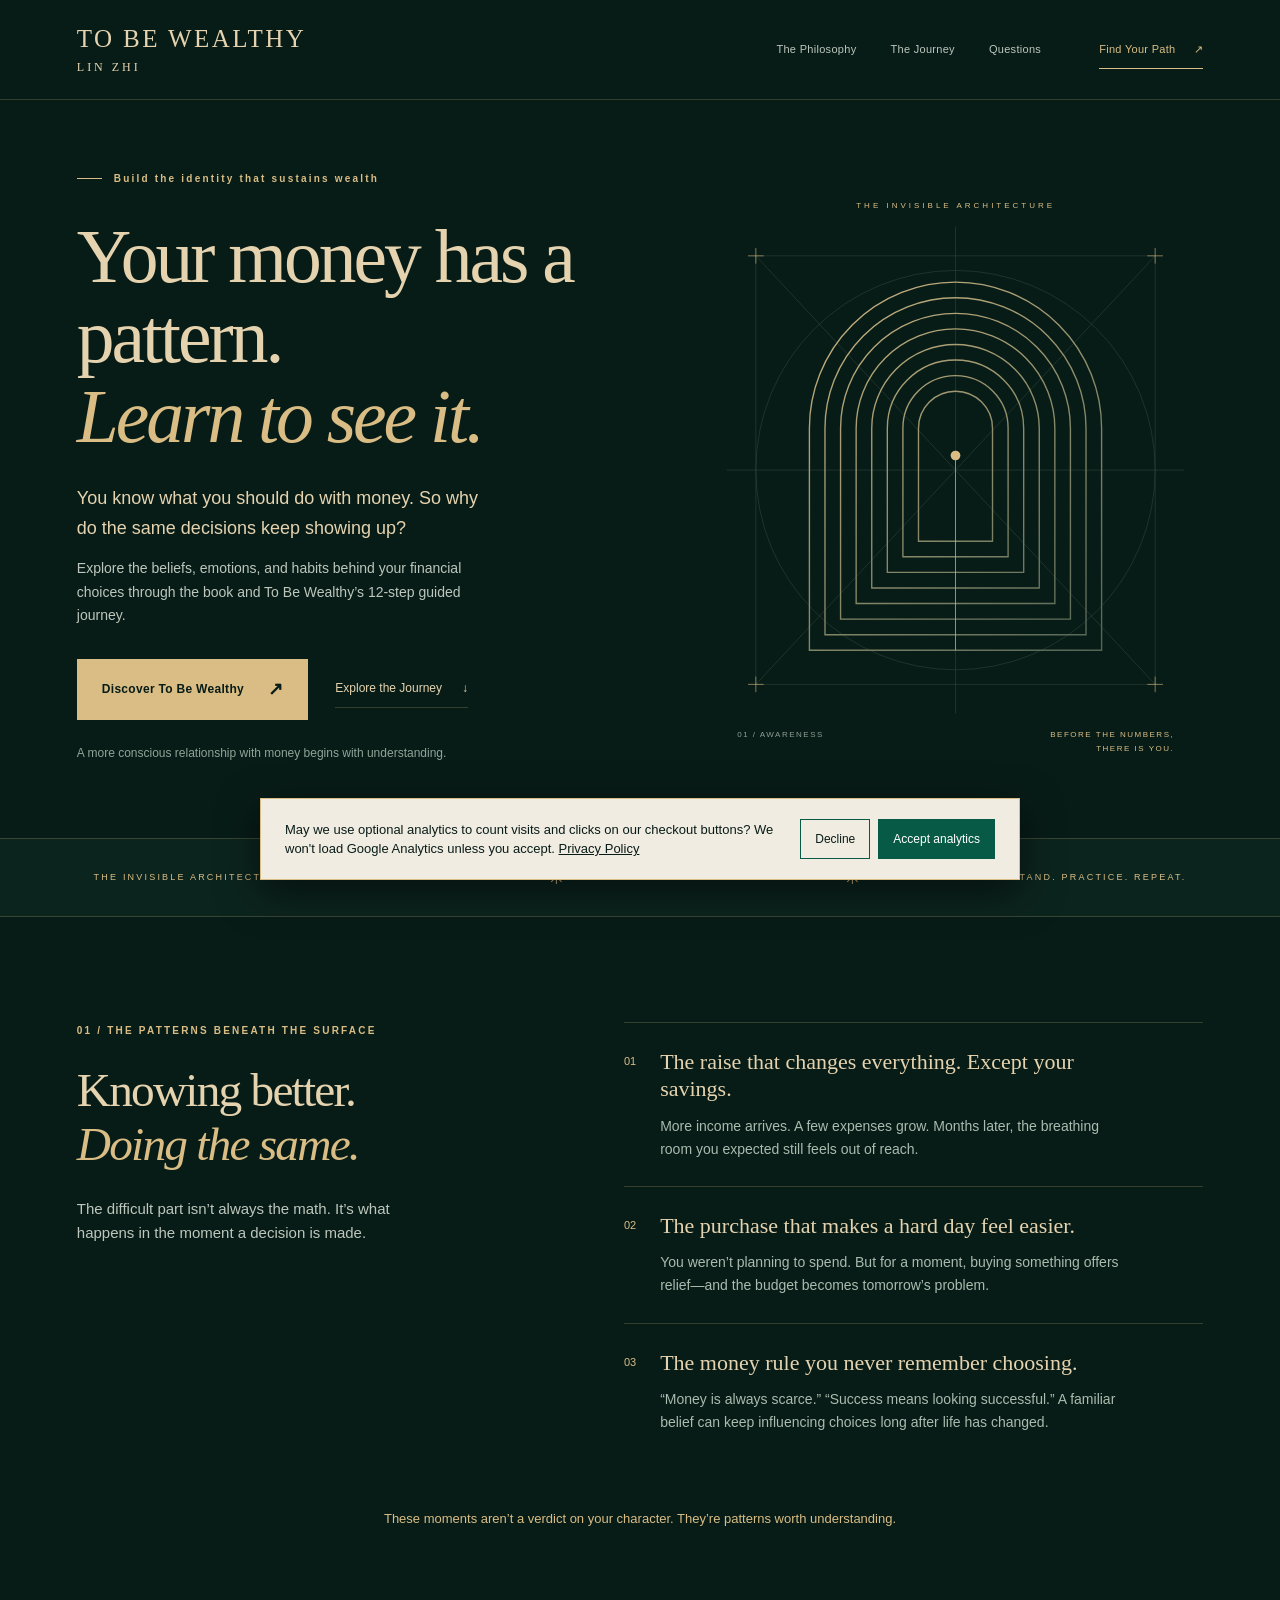
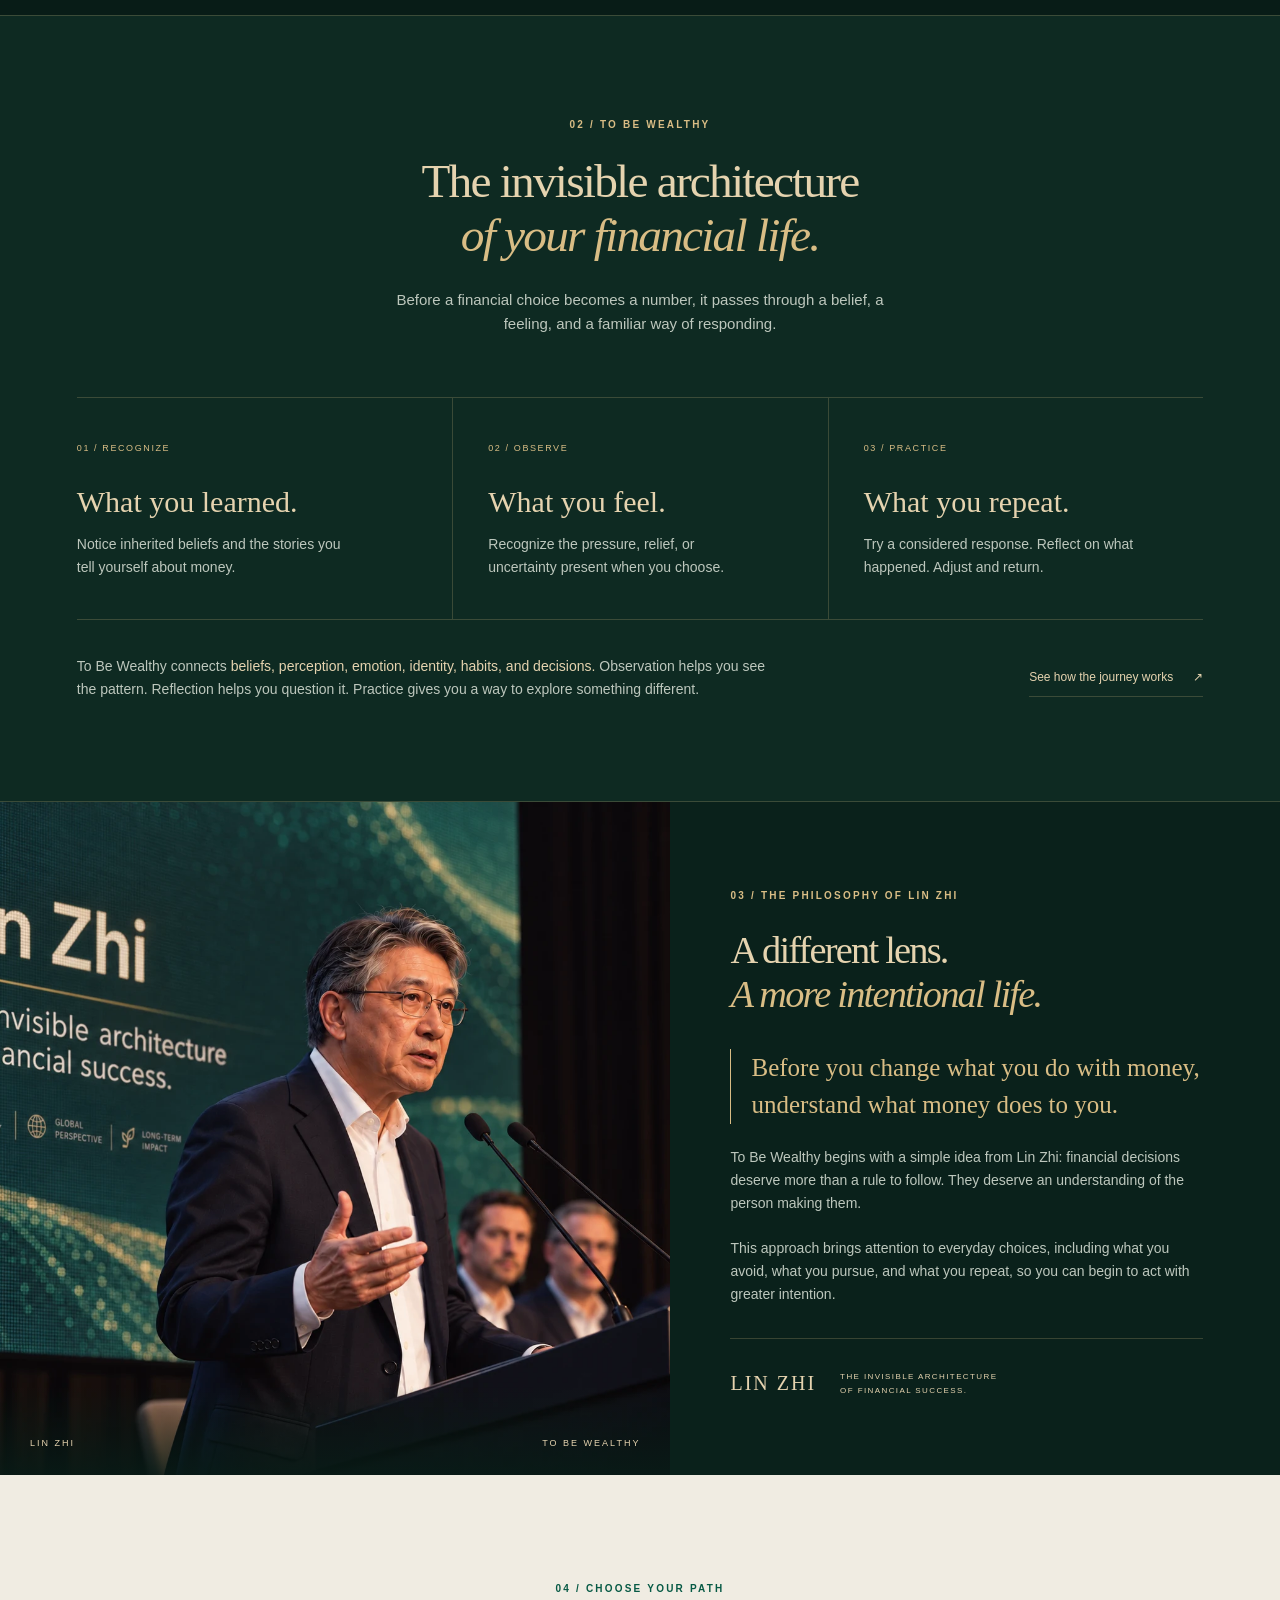
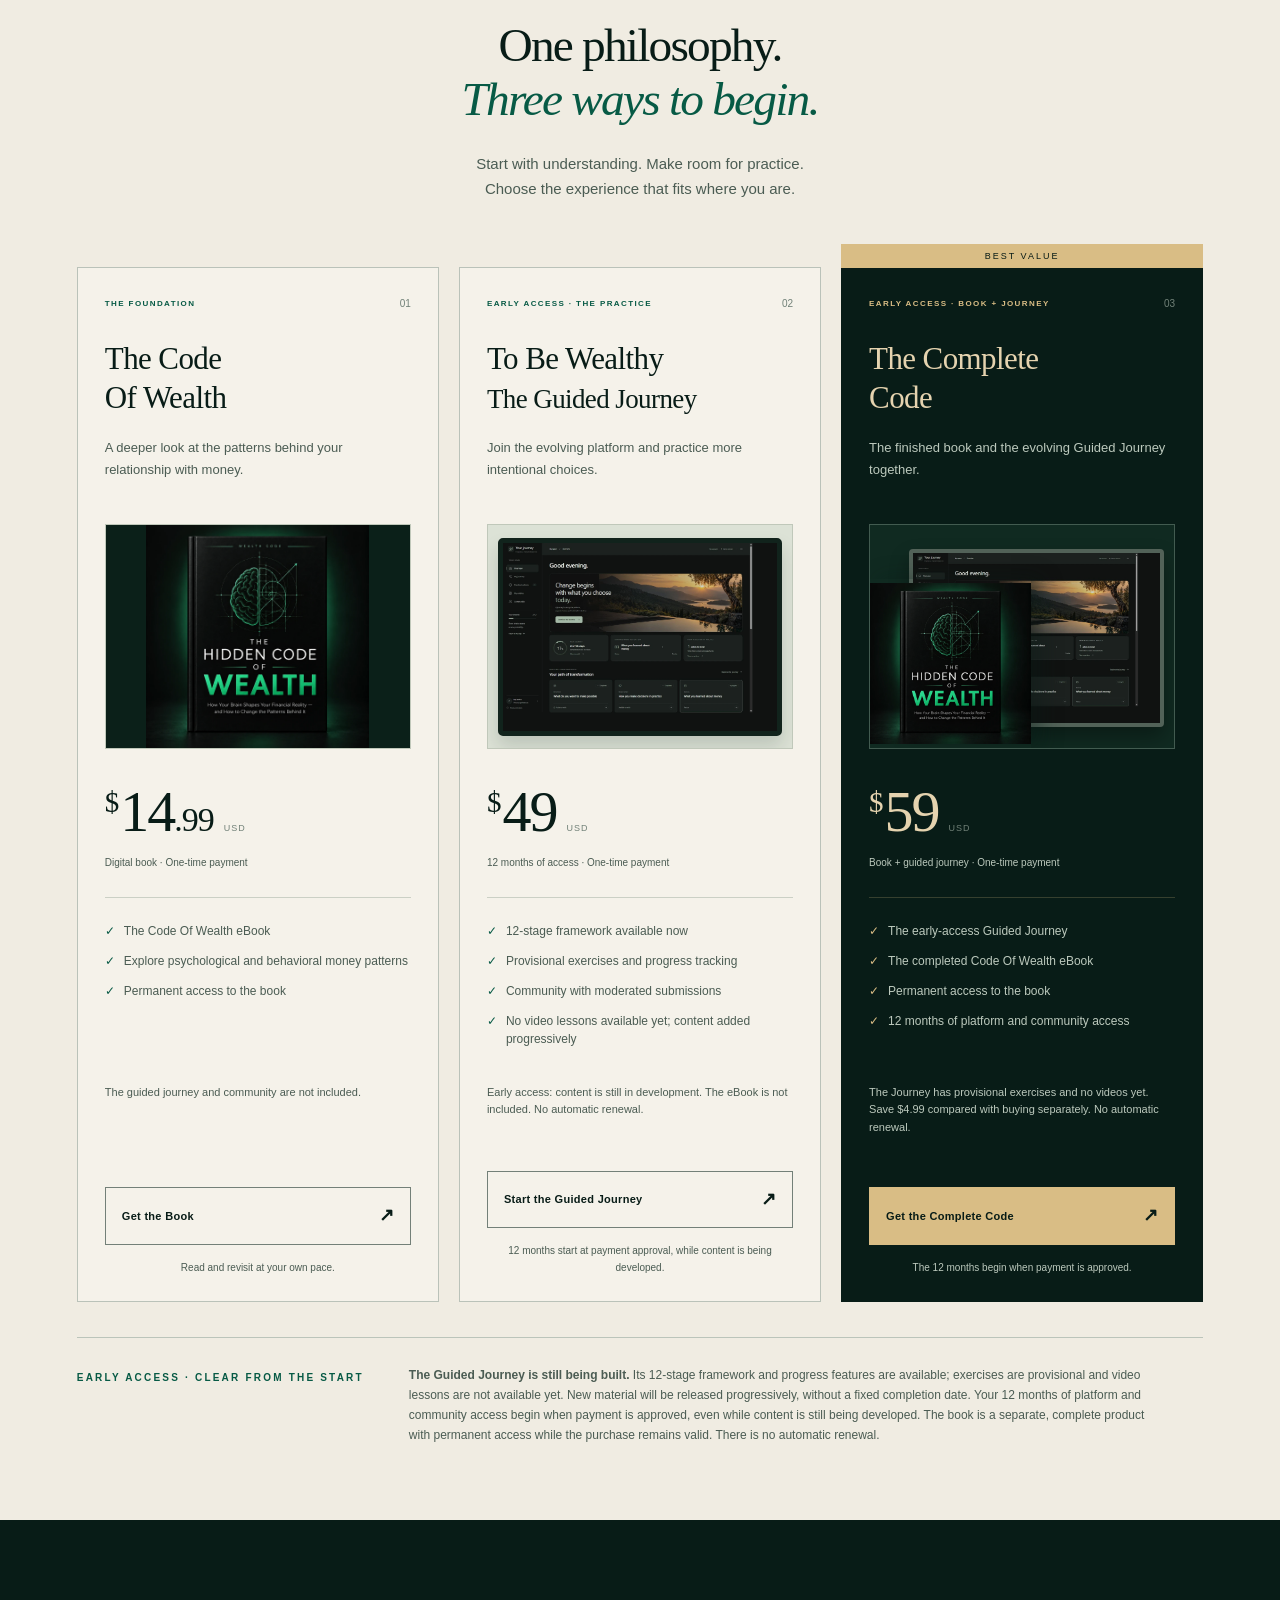
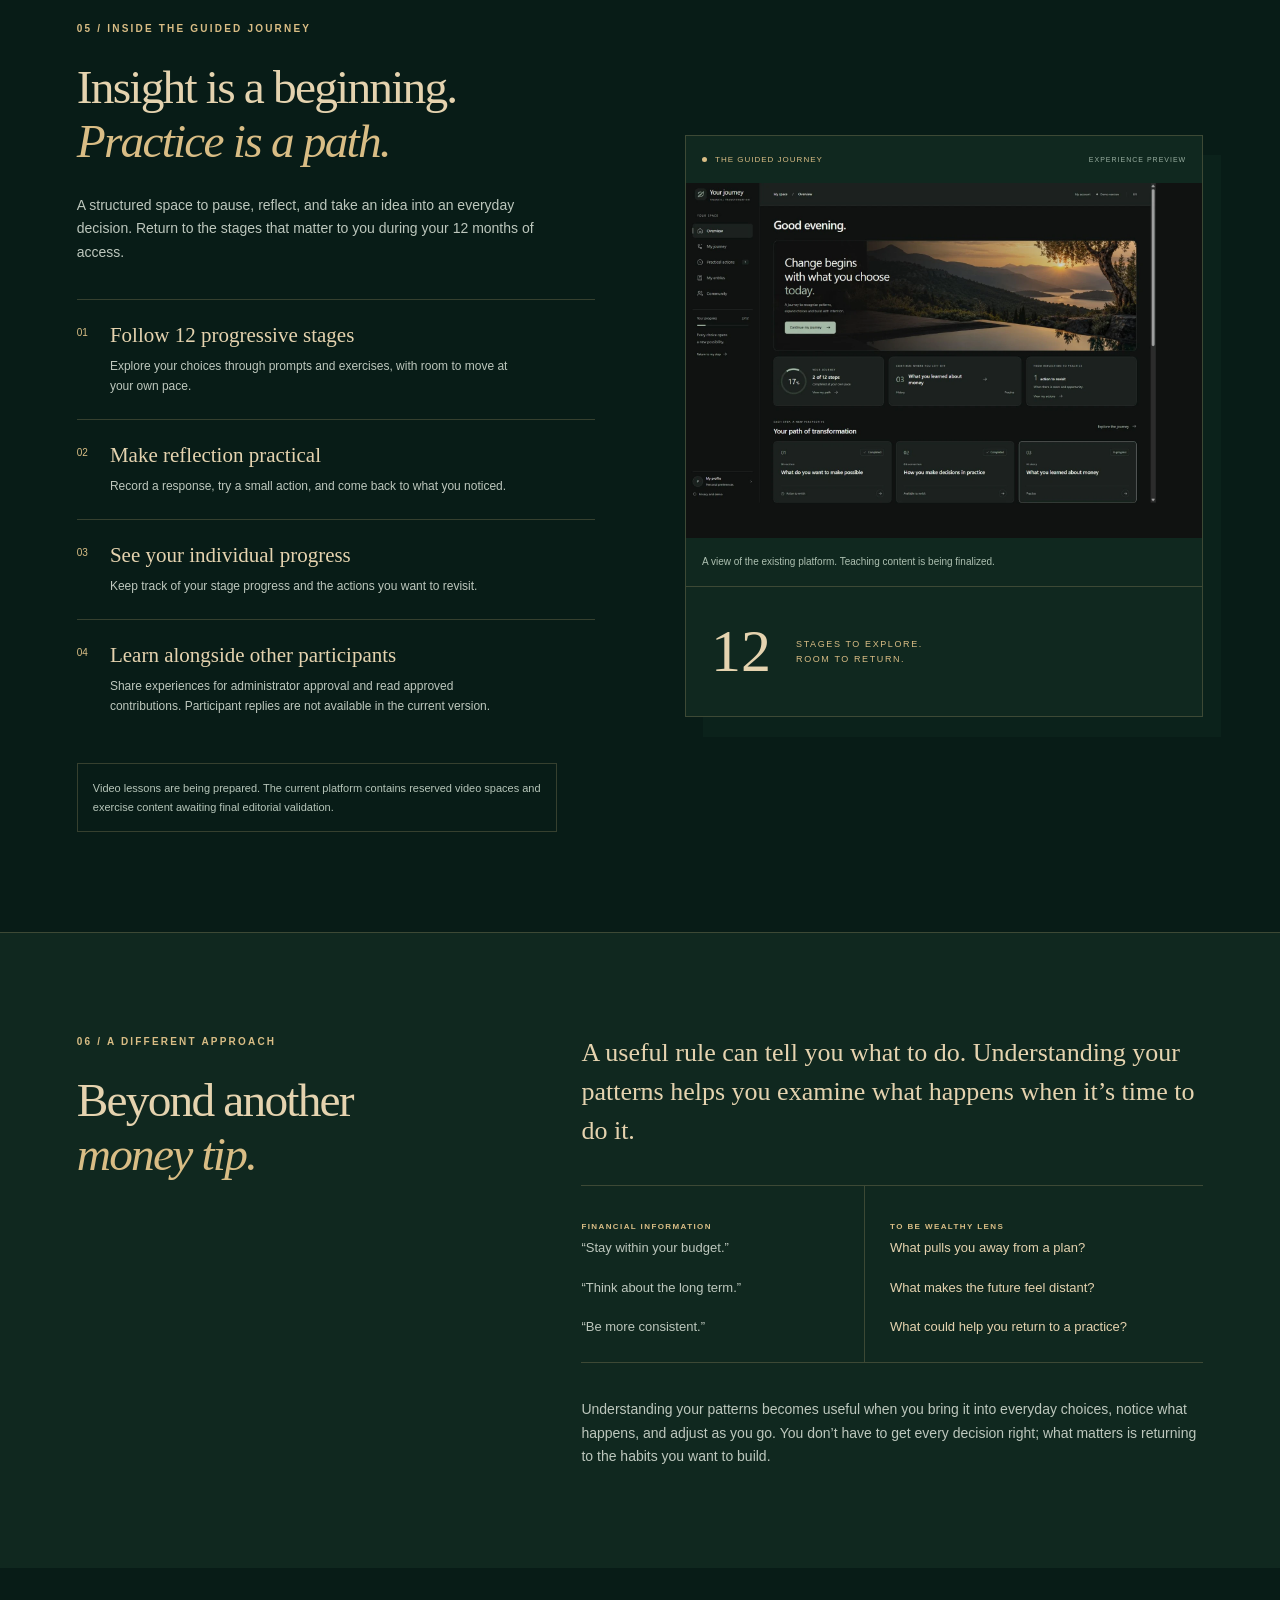
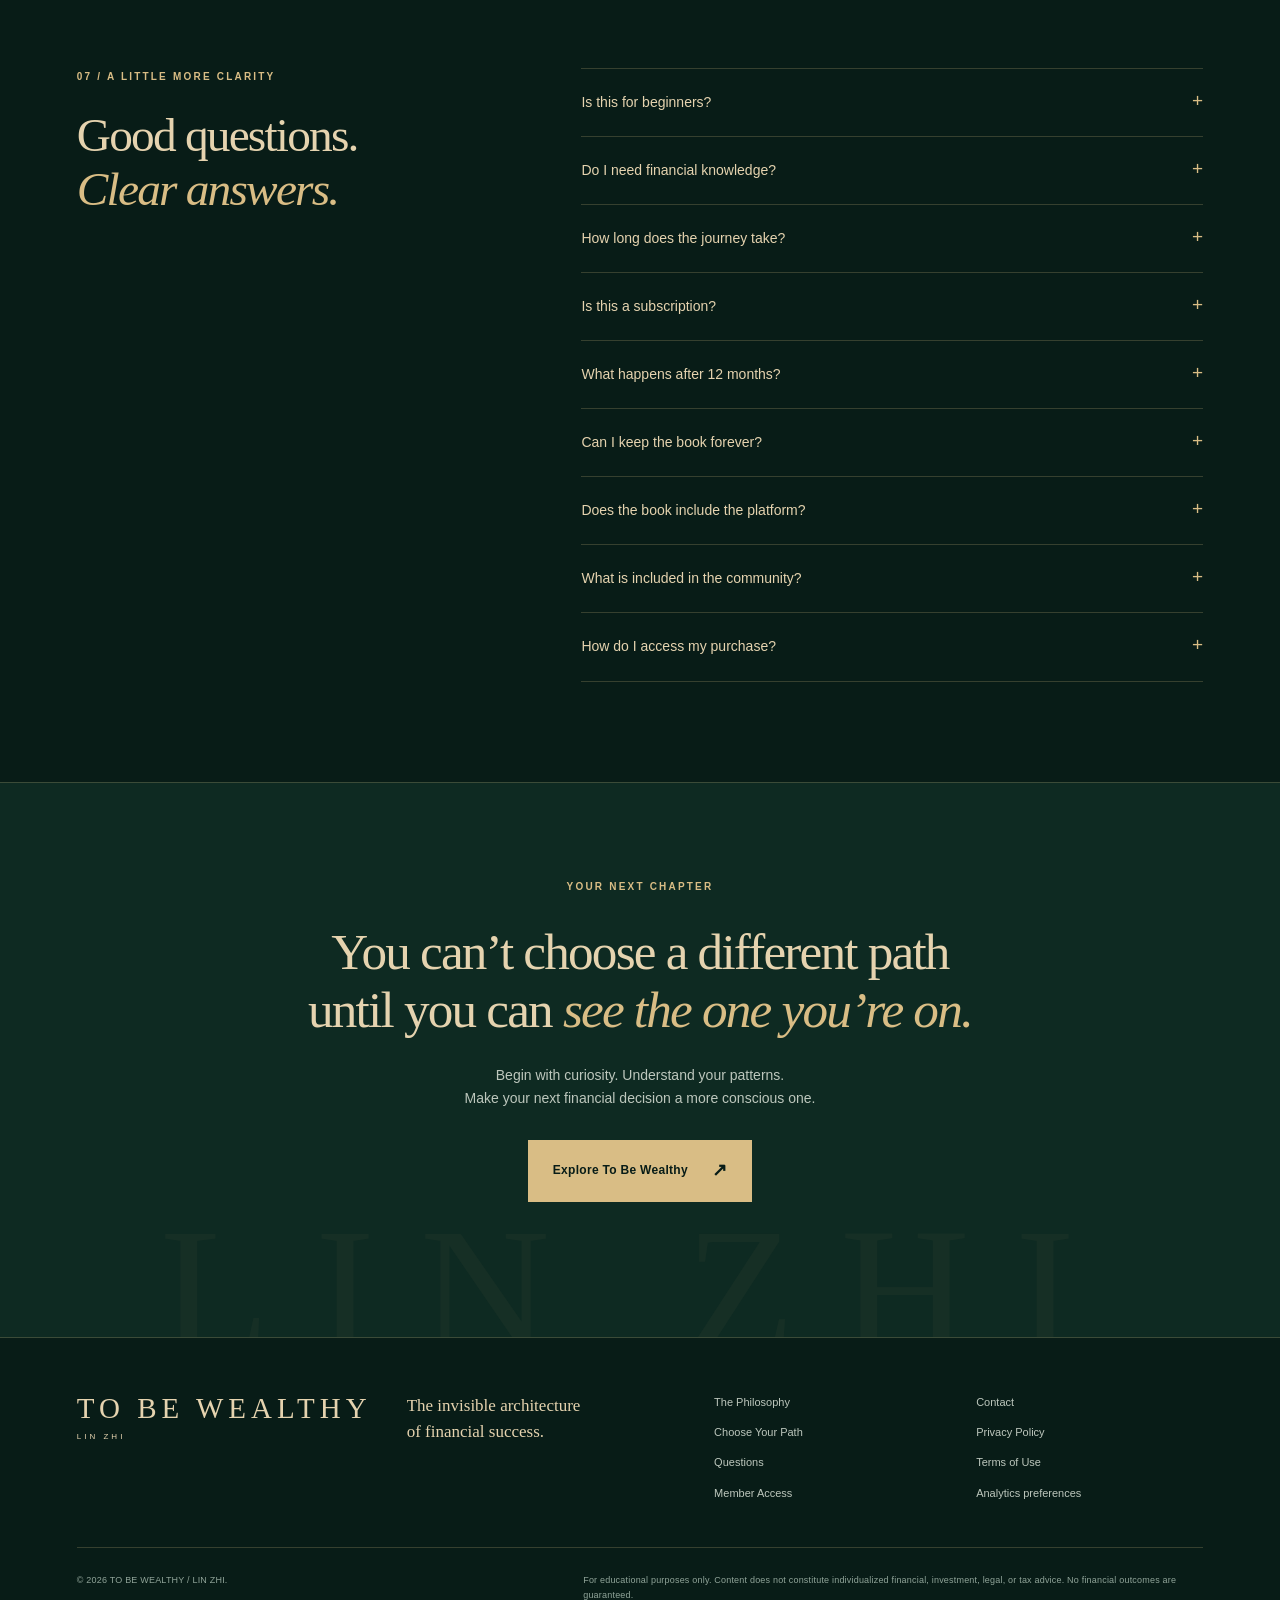
==== commit 79d54d20: "Add opt-in GA4 visit and checkout click tracking" ====
--- a/index.html
+++ b/index.html
@@ -18,7 +18,7 @@
   <meta name="twitter:image" content="https://lin-zhi-wealth-code.carolinecrc.chatgpt.site/assets/lin-zhi-stage.webp">
   <link rel="icon" href="assets/wealth-mark.svg" type="image/svg+xml">
   <link rel="stylesheet" href="src/wealth.css">
-  <script type="module" src="src/wealth.js?v=20261018-live"></script>
+  <script type="module" src="src/wealth.js?v=20261022-analytics"></script>
 </head>
 <body>
   <a class="skip-link" href="#main">Skip to content</a>
@@ -106,6 +106,10 @@
 
     <section class="final-section section-wrap" aria-labelledby="final-title"><p class="eyebrow">YOUR NEXT CHAPTER</p><h2 id="final-title">You can’t choose a different path <br>until you can <em>see the one you’re on.</em></h2><p>Begin with curiosity. Understand your patterns.<br>Make your next financial decision a more conscious one.</p><a class="button gold" href="#offers">Explore To Be Wealthy <span aria-hidden="true">↗</span></a><span class="final-wordmark" aria-hidden="true">LIN ZHI</span></section>
   </main>
-  <footer class="section-wrap"><div class="footer-top"><a class="wordmark" href="#">TO BE WEALTHY<span>LIN ZHI</span></a><p>The invisible architecture<br>of financial success.</p><nav aria-label="Footer navigation"><a href="#philosophy">The Philosophy</a><a href="#offers">Choose Your Path</a><a href="#faq">Questions</a><a id="member-link" aria-disabled="true">Member Access</a></nav><nav aria-label="Legal and contact"><a id="contact-link" aria-disabled="true">Contact</a><a id="privacy-link" aria-disabled="true">Privacy Policy</a><a id="terms-link" aria-disabled="true">Terms of Use</a><span id="contact-status" class="small">Contact and legal details<br>will be available before sales open.</span></nav></div><div class="footer-bottom"><p>© <span id="year">2026</span> TO BE WEALTHY / LIN ZHI.</p><p>For educational purposes only. Content does not constitute individualized financial, investment, legal, or tax advice. No financial outcomes are guaranteed.</p></div></footer>
+  <footer class="section-wrap"><div class="footer-top"><a class="wordmark" href="#">TO BE WEALTHY<span>LIN ZHI</span></a><p>The invisible architecture<br>of financial success.</p><nav aria-label="Footer navigation"><a href="#philosophy">The Philosophy</a><a href="#offers">Choose Your Path</a><a href="#faq">Questions</a><a id="member-link" aria-disabled="true">Member Access</a></nav><nav aria-label="Legal and contact"><a id="contact-link" aria-disabled="true">Contact</a><a id="privacy-link" aria-disabled="true">Privacy Policy</a><a id="terms-link" aria-disabled="true">Terms of Use</a><button id="analytics-preferences" class="footer-preferences" type="button">Analytics preferences</button><span id="contact-status" class="small">Contact and legal details<br>will be available before sales open.</span></nav></div><div class="footer-bottom"><p>© <span id="year">2026</span> TO BE WEALTHY / LIN ZHI.</p><p>For educational purposes only. Content does not constitute individualized financial, investment, legal, or tax advice. No financial outcomes are guaranteed.</p></div></footer>
+  <aside id="analytics-banner" class="analytics-banner" aria-label="Analytics choice" hidden>
+    <p>May we use optional analytics to count visits and clicks on our checkout buttons? We won't load Google Analytics unless you accept. <a href="/privacy.html">Privacy Policy</a></p>
+    <div><button id="analytics-decline" type="button">Decline</button><button id="analytics-accept" type="button">Accept analytics</button></div>
+  </aside>
 </body>
 </html>
--- a/src/wealth.css
+++ b/src/wealth.css
@@ -12,3 +12,13 @@
 .book-visual img{height:100%;width:100%;object-fit:contain}.platform-visual{background:#dce2d6;padding:18px 10px}.product-screen{width:100%;border:5px solid #11231c;border-radius:5px;box-shadow:0 10px 18px #081c1725;overflow:hidden}.product-screen img{width:100%;height:auto}.bundle-visual{border-color:#425b50;background:#102a21}.bundle-screen{position:absolute;width:84%;top:24px;right:10px;border:4px solid #526258;border-radius:4px;box-shadow:0 10px 20px #0005}.bundle-screen img{width:100%}.bundle-book{position:absolute;width:53%;height:76%;left:0;bottom:0;object-fit:contain;box-shadow:10px 0 20px #081c1766}
 @media(max-width:1100px){.header-wordmark{font-size:22px;letter-spacing:1.5px}.product-visual{height:190px}.bundle-screen{top:29px}.bundle-book{width:60%}}
 @media(max-width:760px){.header-wordmark{font-size:20px;letter-spacing:1.3px}.header-wordmark span{font-size:10px;letter-spacing:2.5px}.product-visual{height:245px;margin-top:22px}.bundle-screen{top:22px}.bundle-book{width:53%}}
+
+/* Optional analytics stay off until the visitor makes a choice. */
+.analytics-banner[hidden]{display:none!important}
+.analytics-banner{position:fixed;z-index:30;bottom:20px;left:20px;right:20px;max-width:760px;margin:auto;padding:20px 24px;background:#f0ece2;color:#081c17;border:1px solid #d9bd85;box-shadow:0 12px 40px #0008;display:flex;align-items:center;gap:22px;font-size:13px;line-height:1.5}
+.analytics-banner p{flex:1}.analytics-banner a{text-decoration:underline}.analytics-banner>div{display:flex;gap:8px;flex-shrink:0}
+.analytics-banner button{border:1px solid #075a45;background:transparent;color:#081c17;padding:10px 14px;cursor:pointer;font-size:12px}
+.analytics-banner #analytics-accept{background:#075a45;color:#fff}
+.footer-preferences{border:0;background:none;color:inherit;padding:0;text-align:left;cursor:pointer;font-size:11px}
+.footer-preferences:hover{color:var(--champagne)}
+@media(max-width:760px){.analytics-banner{left:12px;right:12px;bottom:12px;display:block;padding:18px}.analytics-banner>div{margin-top:14px;flex-wrap:wrap}}
